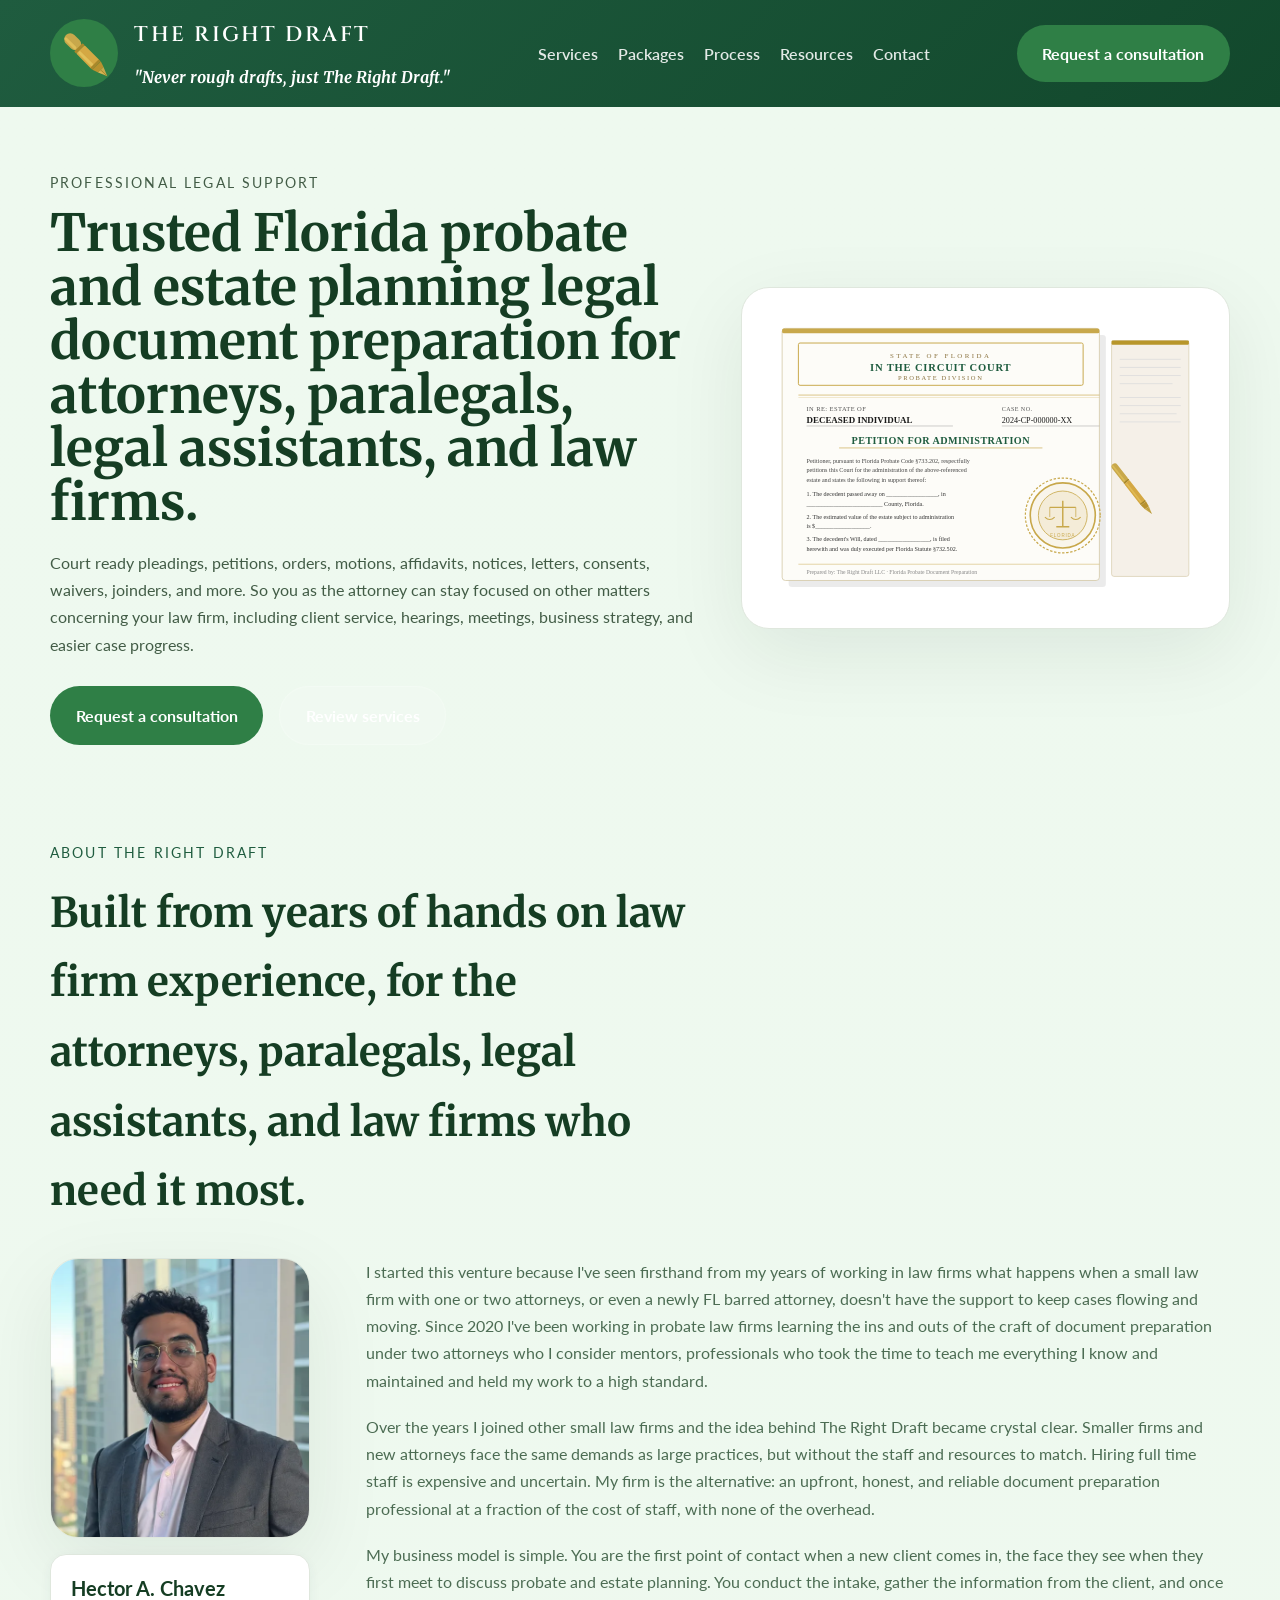
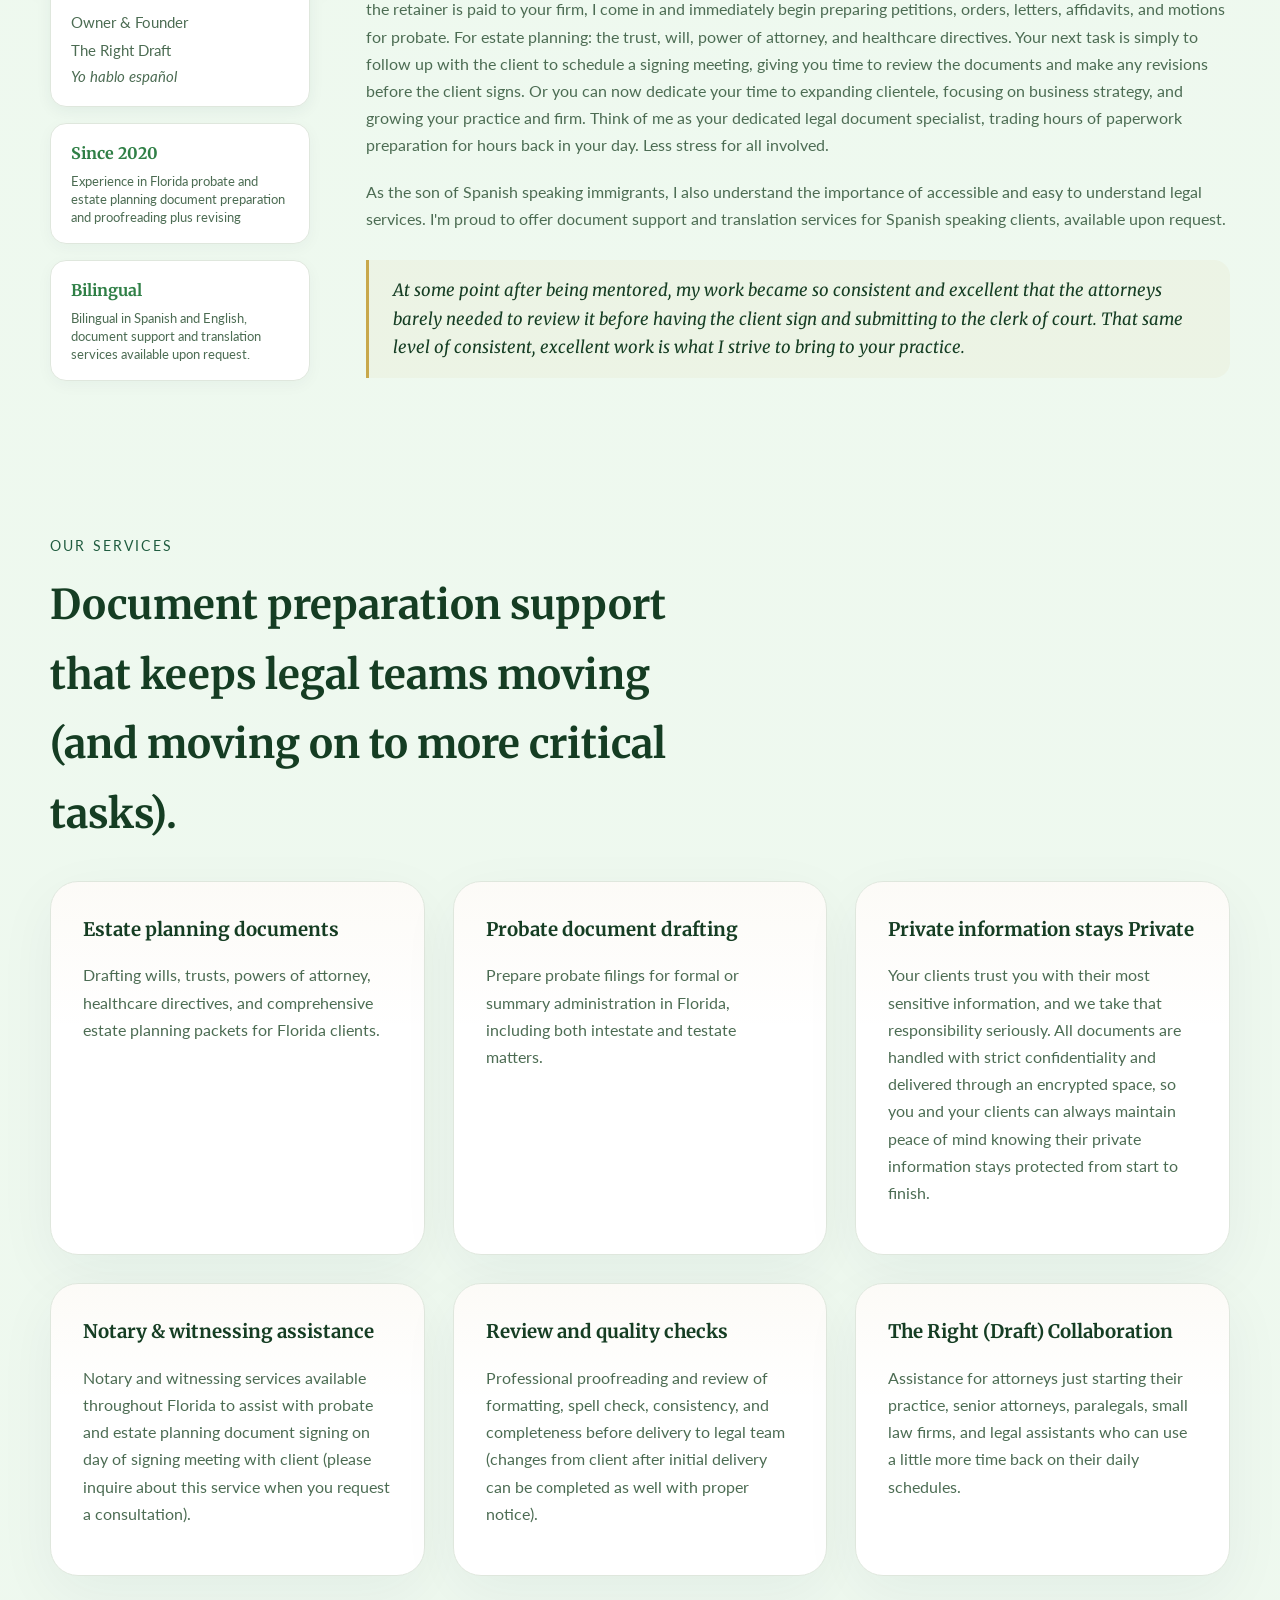
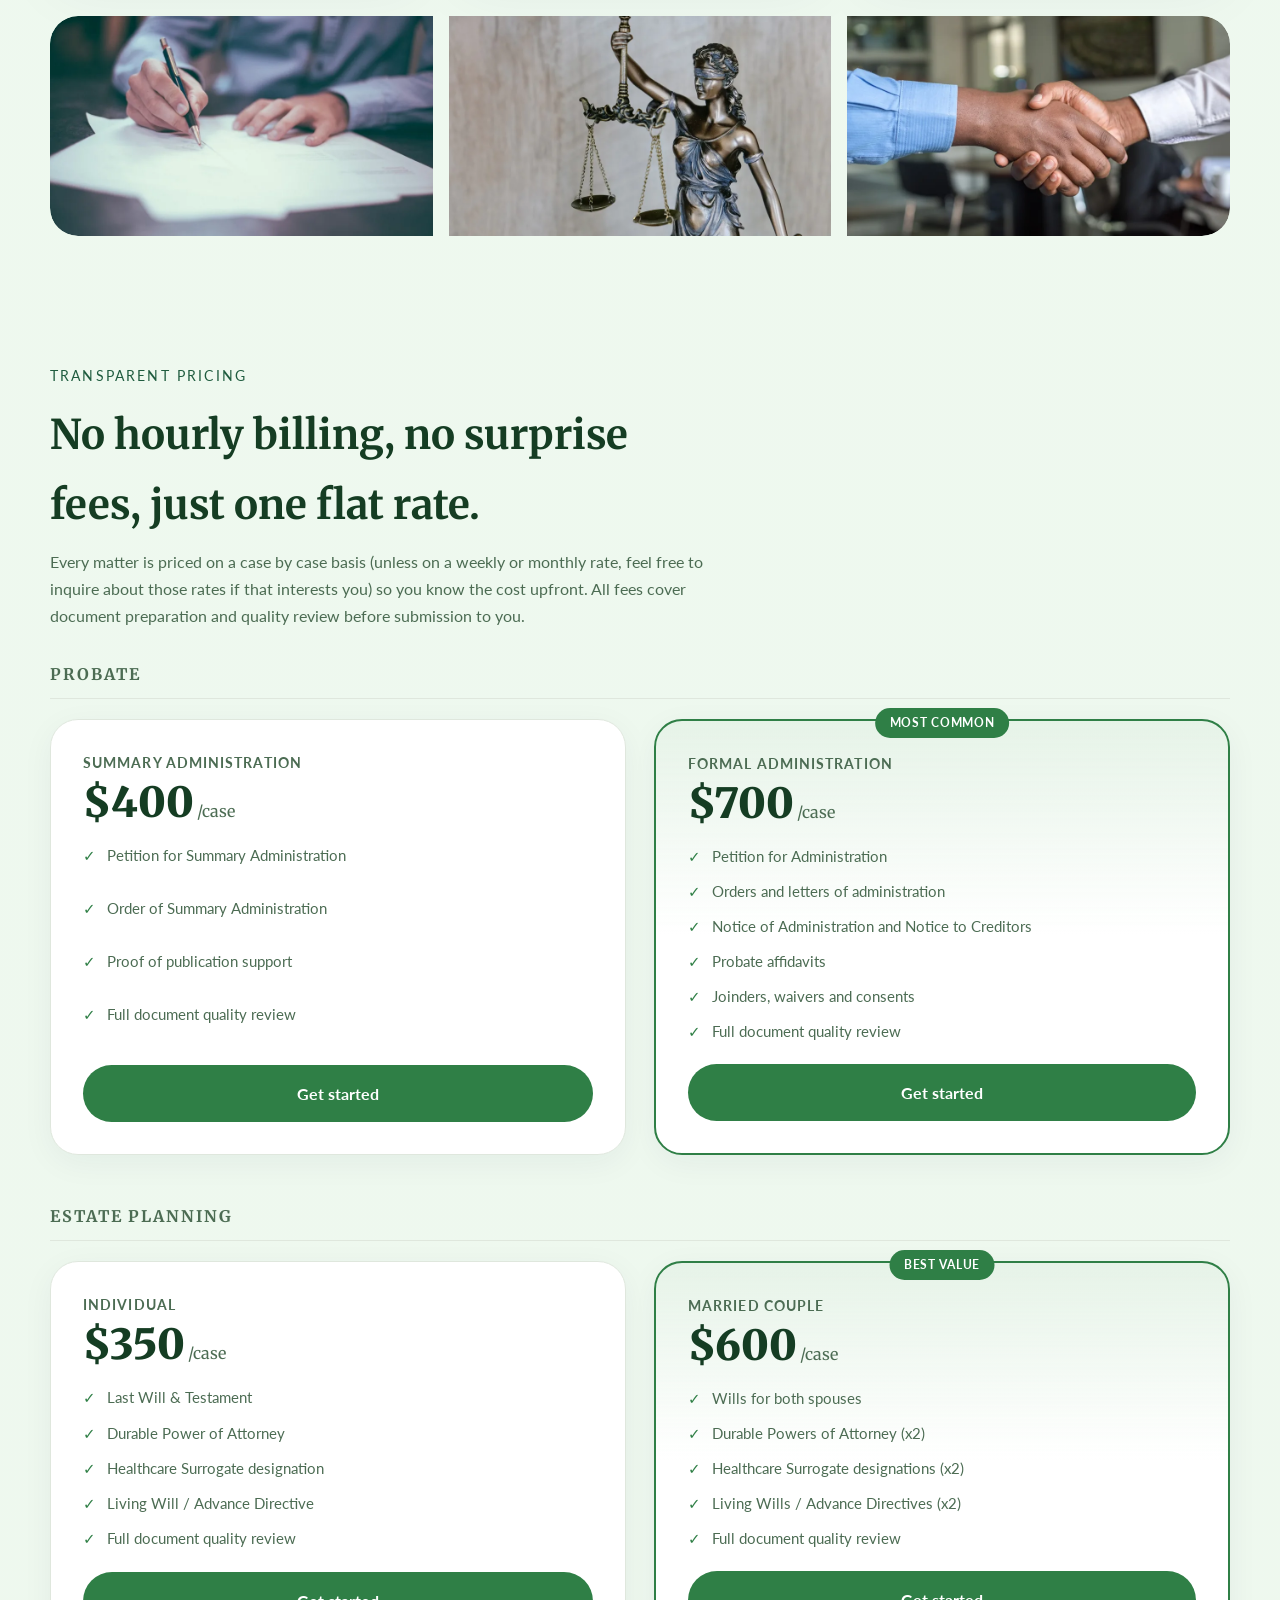
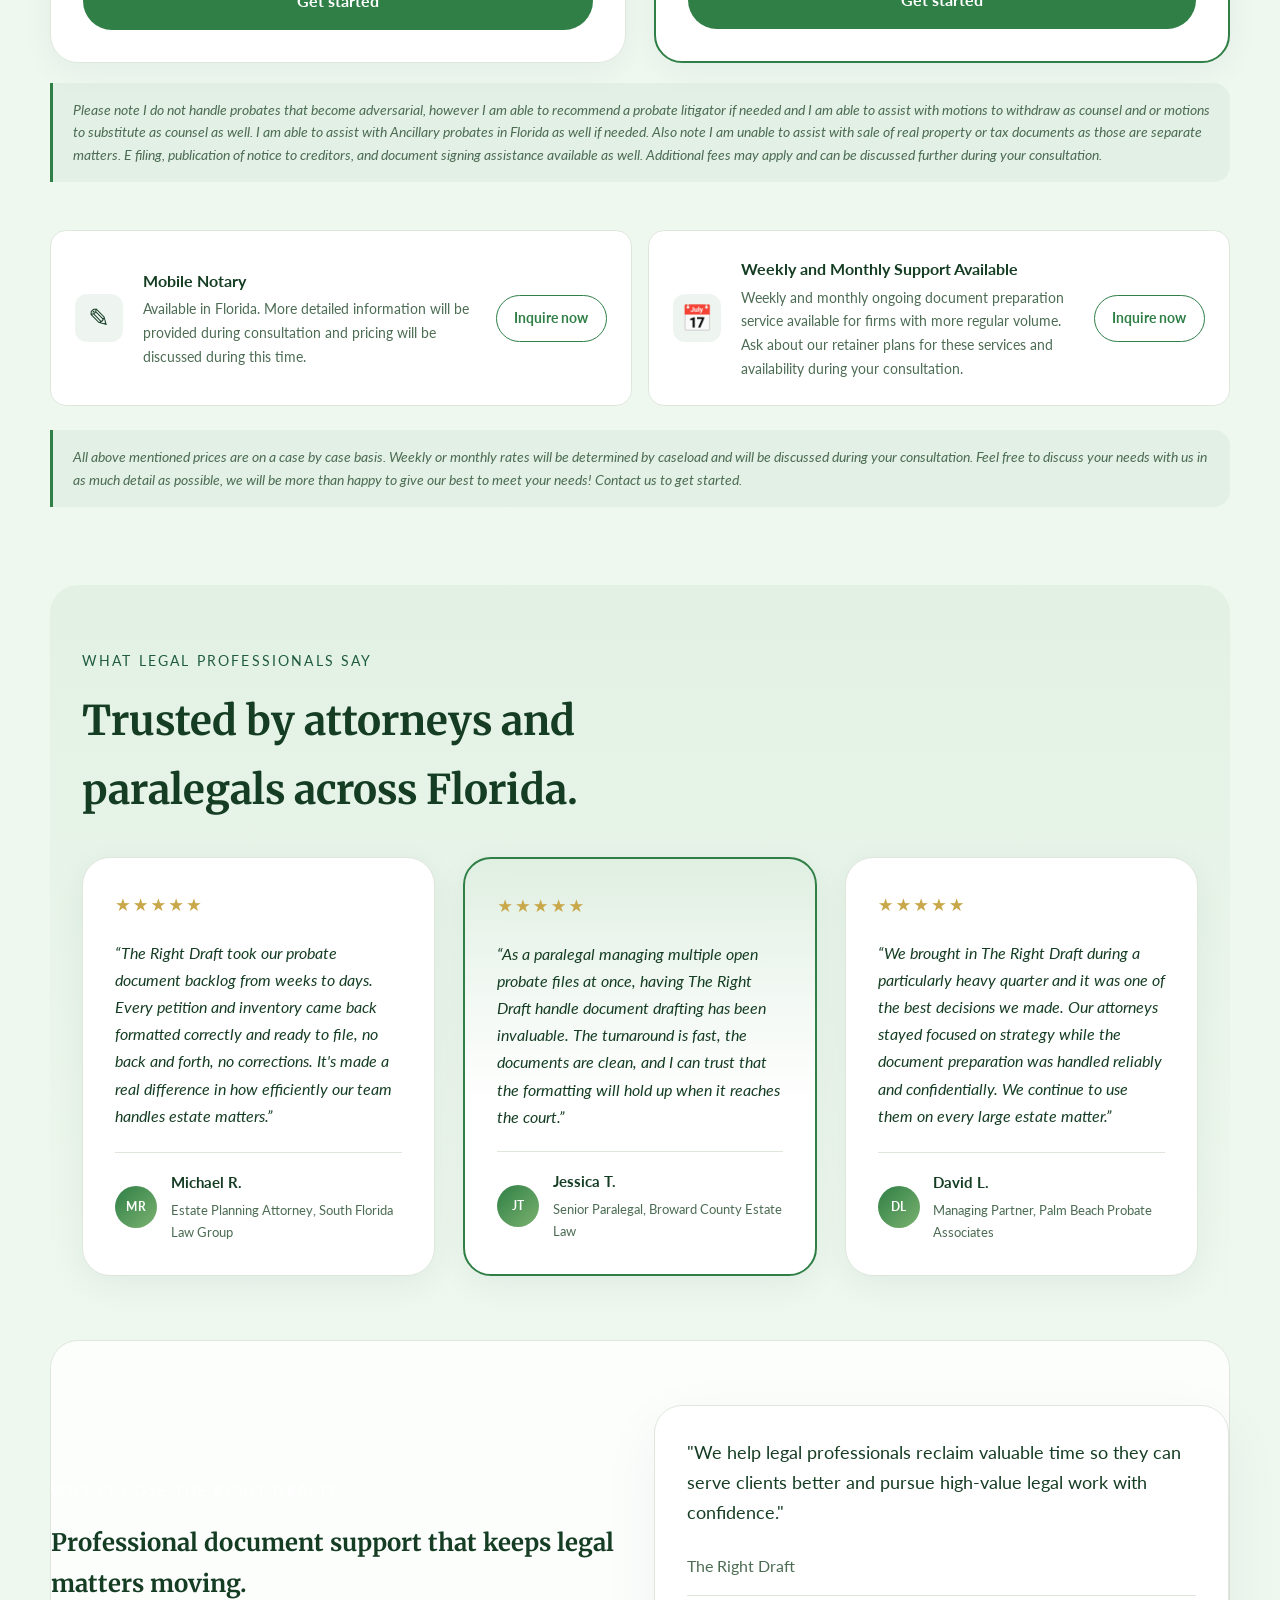
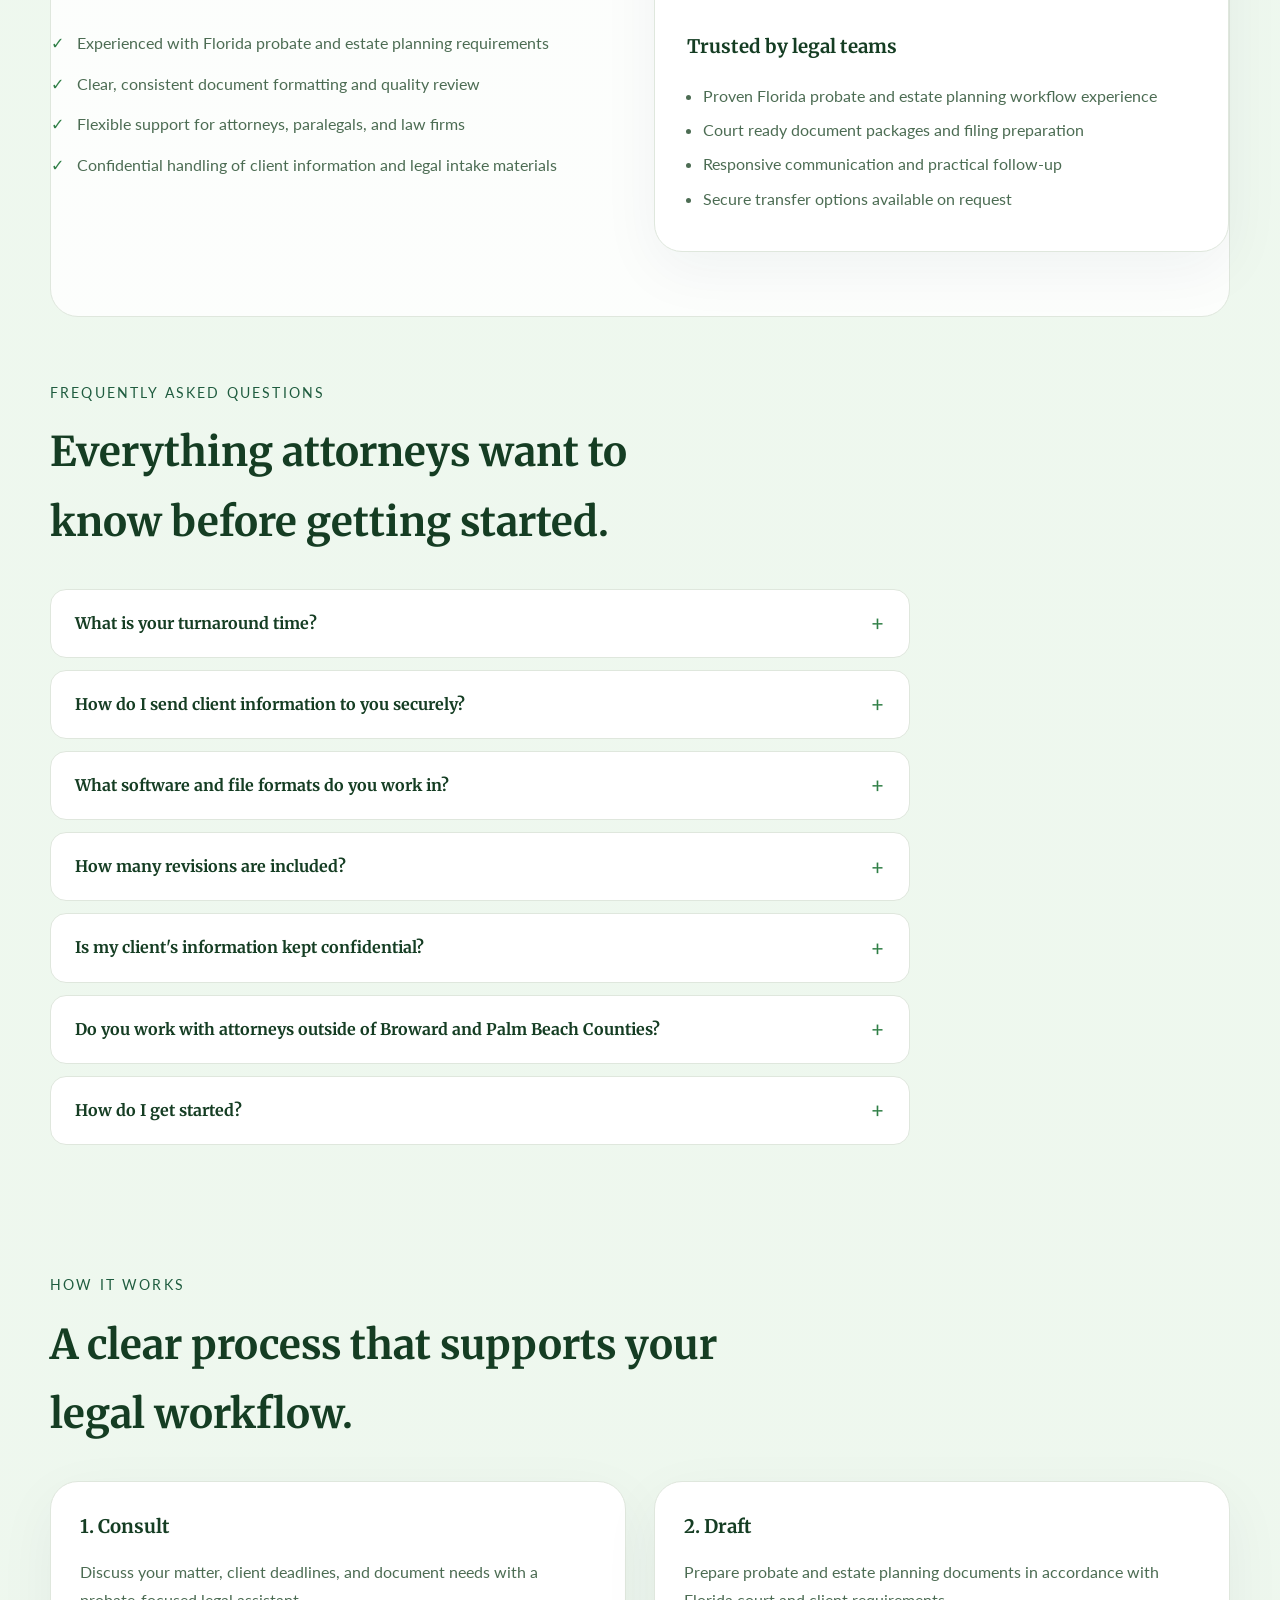
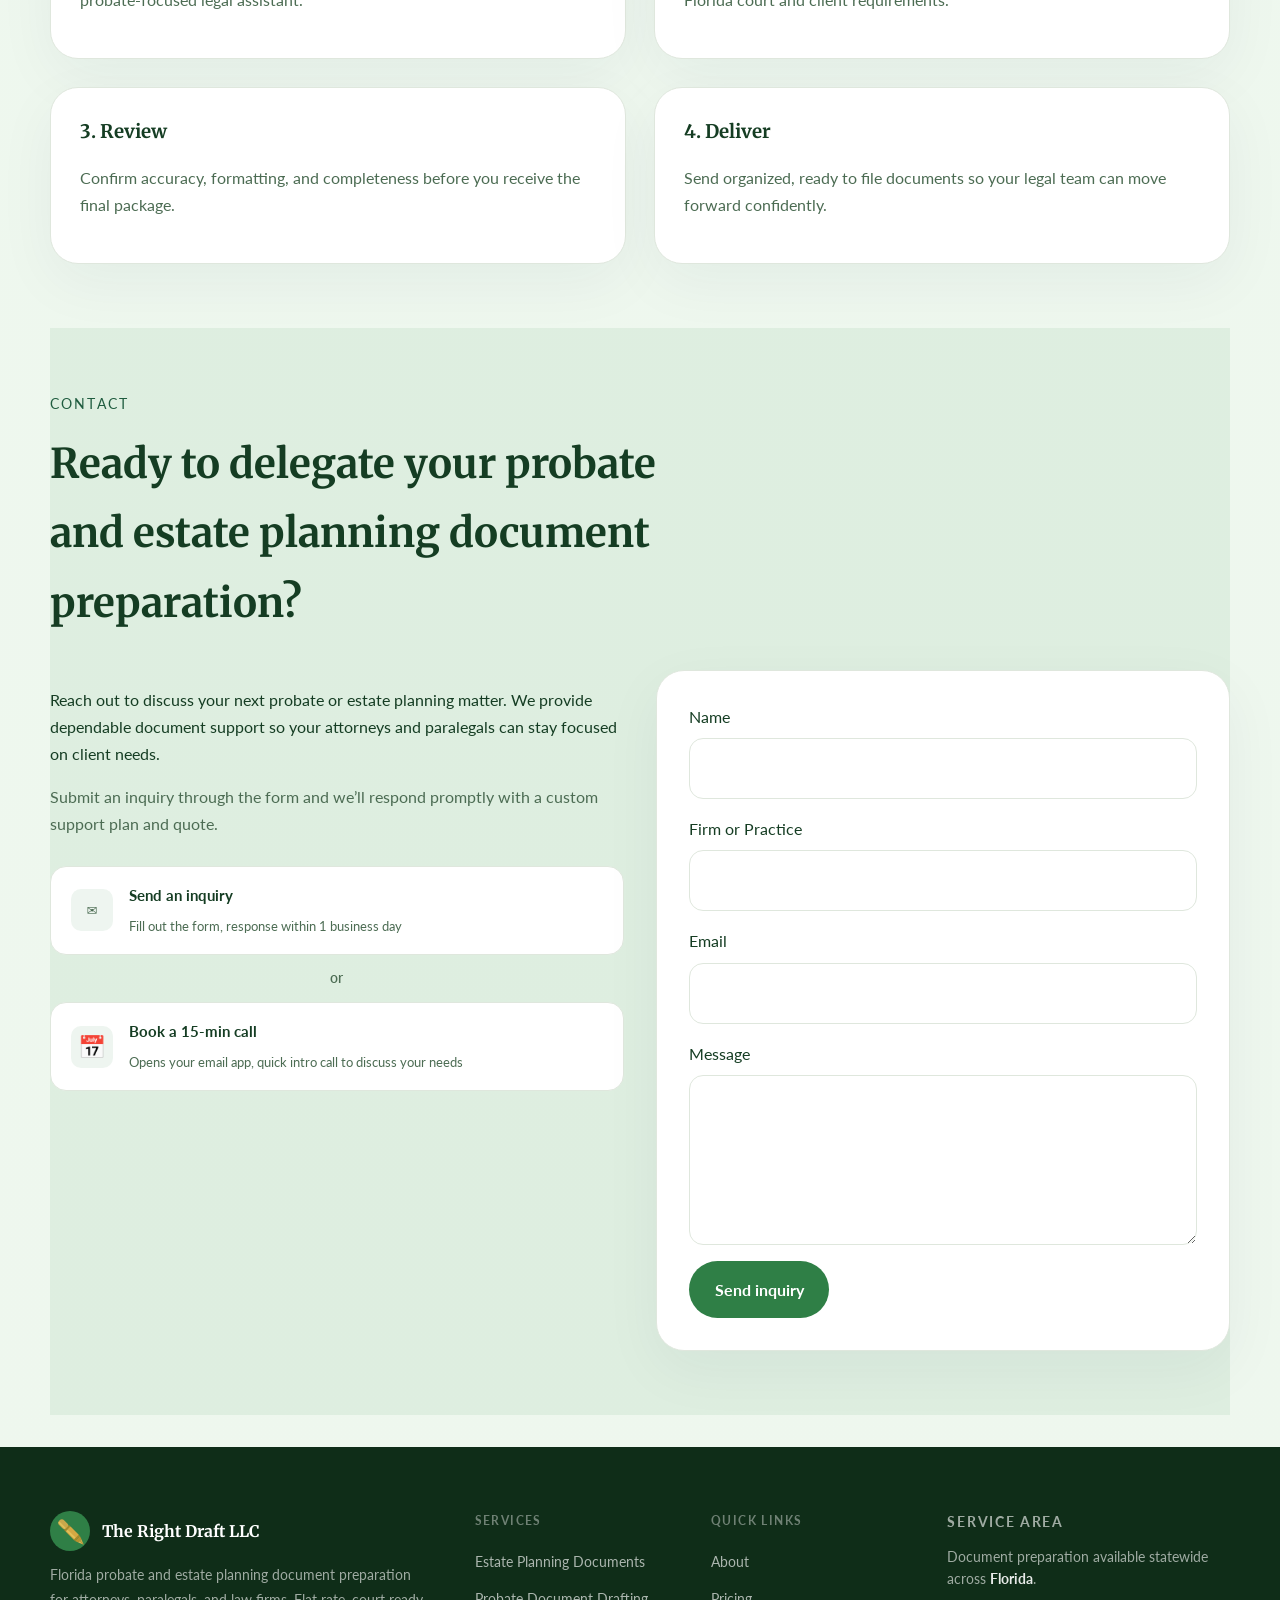
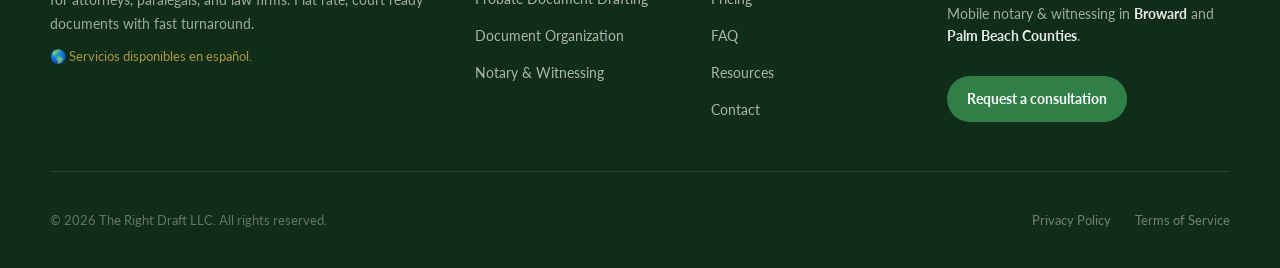
==== index.html @ e4865ade "Move credential boxes below name card in founder photo column" ====
<!DOCTYPE html>
<html lang="en">
<head>
  <meta charset="UTF-8" />
  <meta name="viewport" content="width=device-width, initial-scale=1.0" />
  <title>The Right Draft LLC | Florida Probate & Estate Planning Legal Document Preparation</title>
  <meta name="description" content="Florida probate and estate planning legal document preparation for attorneys and law firms. Court-ready documents for summary administration, formal administration, wills, and trusts. Flat-rate pricing. Broward &amp; Palm Beach County." />
  <meta name="keywords" content="Florida probate document preparation, estate planning document preparation, probate attorney support Florida, summary administration documents, formal administration documents, will preparation Florida, trust document preparation, legal document drafting Broward County, paralegal support Palm Beach County, mobile notary Fort Lauderdale, bilingual legal services Florida, court-ready probate documents" />
  <meta name="theme-color" content="#2f7f46" />
  <meta name="robots" content="index, follow" />
  <link rel="canonical" href="https://therightdraftllc.com/" />
  <link rel="sitemap" type="application/xml" href="/sitemap.xml" />
  <link rel="icon" type="image/svg+xml" href="favicon.svg" />
  <meta property="og:title" content="The Right Draft LLC | Florida Probate & Estate Planning Legal Document Preparation" />
  <meta property="og:description" content="Florida probate and estate planning legal document preparation for attorneys and law firms. Court-ready documents, flat-rate pricing, fast turnaround. Serving Broward &amp; Palm Beach County." />
  <meta property="og:type" content="website" />
  <meta property="og:url" content="https://therightdraftllc.com/" />
  <meta property="og:image" content="https://therightdraftllc.com/og-image.png" />
  <meta property="og:image:type" content="image/png" />
  <meta property="og:image:width" content="1200" />
  <meta property="og:image:height" content="630" />
  <meta name="twitter:card" content="summary_large_image" />
  <meta name="twitter:title" content="The Right Draft LLC | Florida Probate & Estate Planning Legal Document Preparation" />
  <meta name="twitter:description" content="Florida probate and estate planning legal document preparation for attorneys and law firms. Court-ready documents, flat-rate pricing, fast turnaround." />
  <meta name="twitter:image" content="https://therightdraftllc.com/og-image.png" />
  <link href="https://fonts.googleapis.com/css2?family=Cinzel:wght@400;600;700&family=Lato:wght@400;700;900&family=Merriweather:wght@400;700;900&display=swap" rel="stylesheet">
  <link rel="stylesheet" href="styles.css" />
  <!-- Google Analytics GA4 -->
  <script async src="https://www.googletagmanager.com/gtag/js?id=G-16GF5QHJJG"></script>
  <script>
    window.dataLayer = window.dataLayer || [];
    function gtag(){dataLayer.push(arguments);}
    gtag('js', new Date());
    gtag('config', 'G-16GF5QHJJG');
  </script>
  <script defer data-domain="therightdraftllc.com" src="https://plausible.io/js/script.js"></script>

  <!-- Schema.org structured data: LocalBusiness + LegalService -->
  <script type="application/ld+json">
  {
    "@context": "https://schema.org",
    "@type": ["LegalService", "LocalBusiness"],
    "name": "The Right Draft LLC",
    "description": "Professional probate and estate planning document preparation for attorneys, paralegals, and law firms across Florida. Flat rate, court ready documents with fast turnaround.",
    "url": "https://therightdraftllc.com",
    "logo": "https://therightdraftllc.com/images/logo.svg",
    "image": "https://therightdraftllc.com/og-image.png",
    "founder": {
      "@type": "Person",
      "name": "Hector A. Chavez"
    },
    "address": {
      "@type": "PostalAddress",
      "addressRegion": "FL",
      "addressCountry": "US"
    },
    "areaServed": [
      {
        "@type": "State",
        "name": "Florida"
      },
      {
        "@type": "County",
        "name": "Broward County"
      },
      {
        "@type": "County",
        "name": "Palm Beach County"
      }
    ],
    "serviceType": [
      "Probate Document Preparation",
      "Estate Planning Document Preparation",
      "Summary Administration Documents",
      "Formal Administration Documents",
      "Will Drafting",
      "Trust Drafting",
      "Power of Attorney Preparation",
      "Healthcare Directive Preparation",
      "Mobile Notary Services",
      "Document Witnessing"
    ],
    "knowsLanguage": ["en", "es"],
    "priceRange": "$300 - $900 per case",
    "currenciesAccepted": "USD",
    "paymentAccepted": "Invoice",
    "sameAs": [],
    "contactPoint": {
      "@type": "ContactPoint",
      "contactType": "customer service",
      "url": "https://therightdraftllc.com/#contact",
      "availableLanguage": ["English", "Spanish"]
    },
    "hasOfferCatalog": {
      "@type": "OfferCatalog",
      "name": "Document Preparation Services",
      "itemListElement": [
        {
          "@type": "Offer",
          "itemOffered": {
            "@type": "Service",
            "name": "Summary Administration Document Preparation",
            "description": "Full document package for Florida probate summary administration matters."
          },
          "price": "350",
          "priceCurrency": "USD"
        },
        {
          "@type": "Offer",
          "itemOffered": {
            "@type": "Service",
            "name": "Formal Administration Document Preparation",
            "description": "Full document package for Florida formal probate administration matters."
          },
          "price": "600",
          "priceCurrency": "USD"
        },
        {
          "@type": "Offer",
          "itemOffered": {
            "@type": "Service",
            "name": "Complex Formal Administration Document Preparation",
            "description": "Expanded document package for complex Florida formal probate administration matters."
          },
          "price": "900",
          "priceCurrency": "USD"
        },
        {
          "@type": "Offer",
          "itemOffered": {
            "@type": "Service",
            "name": "Individual Estate Planning Package",
            "description": "Will, Power of Attorney, Healthcare Surrogate, and Living Will for a single individual."
          },
          "price": "300",
          "priceCurrency": "USD"
        },
        {
          "@type": "Offer",
          "itemOffered": {
            "@type": "Service",
            "name": "Married Couple Estate Planning Package",
            "description": "Complete estate planning document set for married couples, including wills and directives for both spouses."
          },
          "price": "550",
          "priceCurrency": "USD"
        }
      ]
    }
  }
  </script>
</head>
<body>
  <header class="site-header">
    <div class="container header-inner">
      <div class="brand">
        <a href="/"><img src="images/logo.svg" alt="The Right Draft LLC" class="logo-mark" width="68" height="68" /></a>
        <div>
          <p class="eyebrow brand-name">The Right Draft</p>
          <h1>"Never rough drafts, just The Right Draft."</h1>
        </div>
      </div>
      <nav class="site-nav" id="site-nav" aria-label="Primary navigation">
        <a href="#services">Services</a>
        <a href="#packages">Packages</a>
        <a href="#process">Process</a>
        <a href="/blog">Resources</a>
        <a href="#contact">Contact</a>
        <a href="#contact" class="button button-primary nav-cta-mobile">Request a consultation</a>
      </nav>
      <div class="header-right">
        <a href="#contact" class="button button-primary header-cta">Request a consultation</a>
        <button class="hamburger" id="hamburger" aria-label="Toggle navigation" aria-expanded="false" aria-controls="site-nav">
          <span></span>
          <span></span>
          <span></span>
        </button>
      </div>
    </div>
  </header>

  <main>
    <section class="hero container">
      <div class="hero-copy">
        <p class="eyebrow">Professional Legal Support</p>
        <h2>Trusted Florida probate and estate planning legal document preparation for attorneys, paralegals, legal assistants, and law firms.</h2>
        <p>Court ready pleadings, petitions, orders, motions, affidavits, notices, letters, consents, waivers, joinders, and more. So you as the attorney can stay focused on other matters concerning your law firm, including client service, hearings, meetings, business strategy, and easier case progress.</p>
        <div class="hero-actions">
          <a href="#contact" class="button button-primary">Request a consultation</a>
          <a href="#services" class="button button-secondary">Review services</a>
        </div>
      </div>
      <div class="hero-image">
        <div class="hero-panel">
          <img src="images/probate-document.svg" alt="Florida probate petition document with scales of justice seal" loading="eager" style="border-radius:12px;" />
        </div>
      </div>
    </section>

    <section class="section container" id="about">
      <div class="section-heading">
        <p class="eyebrow">About The Right Draft</p>
        <h2>Built from years of hands on law firm experience, for the attorneys, paralegals, legal assistants, and law firms who need it most.</h2>
      </div>
      <div class="founder-layout">

        <div class="founder-photo-wrap">
          <picture>
            <source srcset="images/hector-chavez.webp" type="image/webp" />
            <img src="images/hector-chavez.png" alt="Hector A. Chavez, Owner & Founder of The Right Draft LLC" class="founder-photo" width="600" height="600" />
          </picture>
          <div class="founder-name-card">
            <strong>Hector A. Chavez</strong>
            <span>Owner &amp; Founder<br>The Right Draft</span>
            <span class="espanol">Yo hablo español</span>
          </div>
          <div class="founder-credentials">
            <div class="credential">
              <span class="credential-value">Since 2020</span>
              <span class="credential-label">Experience in Florida probate and estate planning document preparation and proofreading plus revising</span>
            </div>
            <div class="credential">
              <span class="credential-value">Bilingual</span>
              <span class="credential-label">Bilingual in Spanish and English, document support and translation services available upon request.</span>
            </div>
          </div>
        </div>

        <div class="founder-bio">
          <p>I started this venture because I've seen firsthand from my years of working in law firms what happens when a small law firm with one or two attorneys, or even a newly FL barred attorney, doesn't have the support to keep cases flowing and moving. Since 2020 I've been working in probate law firms learning the ins and outs of the craft of document preparation under two attorneys who I consider mentors, professionals who took the time to teach me everything I know and maintained and held my work to a high standard.</p>

          <p>Over the years I joined other small law firms and the idea behind The Right Draft became crystal clear. Smaller firms and new attorneys face the same demands as large practices, but without the staff and resources to match. Hiring full time staff is expensive and uncertain. My firm is the alternative: an upfront, honest, and reliable document preparation professional at a fraction of the cost of staff, with none of the overhead.</p>

          <p>My business model is simple. You are the first point of contact when a new client comes in, the face they see when they first meet to discuss probate and estate planning. You conduct the intake, gather the information from the client, and once the retainer is paid to your firm, I come in and immediately begin preparing petitions, orders, letters, affidavits, and motions for probate. For estate planning: the trust, will, power of attorney, and healthcare directives. Your next task is simply to follow up with the client to schedule a signing meeting, giving you time to review the documents and make any revisions before the client signs. Or you can now dedicate your time to expanding clientele, focusing on business strategy, and growing your practice and firm. Think of me as your dedicated legal document specialist, trading hours of paperwork preparation for hours back in your day. Less stress for all involved.</p>

          <p>As the son of Spanish speaking immigrants, I also understand the importance of accessible and easy to understand legal services. I'm proud to offer document support and translation services for Spanish speaking clients, available upon request.</p>

          <blockquote class="founder-quote">
            <p>At some point after being mentored, my work became so consistent and excellent that the attorneys barely needed to review it before having the client sign and submitting to the clerk of court. That same level of consistent, excellent work is what I strive to bring to your practice.</p>
          </blockquote>

        </div>

      </div>
    </section>

    <section class="section container" id="services">
      <div class="section-heading">
        <p class="eyebrow">Our services</p>
        <h2>Document preparation support that keeps legal teams moving (and moving on to more critical tasks).</h2>
      </div>
      <div class="grid three-column service-grid">
        <article class="service-card">
          <h3>Estate planning documents</h3>
          <p>Drafting wills, trusts, powers of attorney, healthcare directives, and comprehensive estate planning packets for Florida clients.</p>
        </article>
        <article class="service-card">
          <h3>Probate document drafting</h3>
          <p>Prepare probate filings for formal or summary administration in Florida, including both intestate and testate matters.</p>
        </article>
        <article class="service-card">
          <h3>Private information stays Private</h3>
          <p>Your clients trust you with their most sensitive information, and we take that responsibility seriously. All documents are handled with strict confidentiality and delivered through an encrypted space, so you and your clients can always maintain peace of mind knowing their private information stays protected from start to finish.</p>
        </article>
        <article class="service-card">
          <h3>Notary &amp; witnessing assistance</h3>
          <p>Notary and witnessing services available throughout Florida to assist with probate and estate planning document signing on day of signing meeting with client (please inquire about this service when you request a consultation).</p>
        </article>
        <article class="service-card">
          <h3>Review and quality checks</h3>
          <p>Professional proofreading and review of formatting, spell check, consistency, and completeness before delivery to legal team (changes from client after initial delivery can be completed as well with proper notice).</p>
        </article>
        <article class="service-card">
          <h3>The Right (Draft) Collaboration</h3>
          <p>Assistance for attorneys just starting their practice, senior attorneys, paralegals, small law firms, and legal assistants who can use a little more time back on their daily schedules.</p>
        </article>
      </div>

      <!-- Services photo banner -->
      <div class="section-photo-banner">
        <picture>
          <source srcset="images/document-review.webp" type="image/webp" />
          <img src="images/document-review.jpg" alt="Attorney reviewing estate planning documents at a desk" loading="lazy" />
        </picture>
        <picture>
          <source srcset="images/legal-desk.webp" type="image/webp" />
          <img src="images/legal-desk.jpg" alt="Organized legal documents and files on a professional desk" loading="lazy" />
        </picture>
        <picture>
          <source srcset="images/office-work.webp" type="image/webp" />
          <img src="images/office-work.jpg" alt="Legal professional working at a desk with documents" loading="lazy" />
        </picture>
      </div>

    </section>

    <section class="section container packages" id="packages">
      <div class="section-heading">
        <p class="eyebrow">Transparent pricing</p>
        <h2>No hourly billing, no surprise fees, just one flat rate.</h2>
        <p class="section-subhead">Every matter is priced on a case by case basis (unless on a weekly or monthly rate, feel free to inquire about those rates if that interests you) so you know the cost upfront. All fees cover document preparation and quality review before submission to you.</p>
      </div>

      <!-- Probate -->
      <div class="pricing-group">
        <h3 class="pricing-group-label">Probate</h3>
        <div class="grid two-column pricing-grid">
          <article class="pricing-card">
            <div class="pricing-header">
              <span class="pricing-type">Summary Administration</span>
              <div class="pricing-amount">$400<span>/case</span></div>
            </div>
            <ul class="pricing-features">
              <li>Petition for Summary Administration</li>
              <li>Order of Summary Administration</li>
              <li>Proof of publication support</li>
              <li>Full document quality review</li>
            </ul>
            <a href="#contact" class="button button-primary pricing-cta">Get started</a>
          </article>

          <article class="pricing-card pricing-card--featured">
            <div class="pricing-badge">Most common</div>
            <div class="pricing-header">
              <span class="pricing-type">Formal Administration</span>
              <div class="pricing-amount">$700<span>/case</span></div>
            </div>
            <ul class="pricing-features">
              <li>Petition for Administration</li>
              <li>Orders and letters of administration</li>
              <li>Notice of Administration and Notice to Creditors</li>
              <li>Probate affidavits</li>
              <li>Joinders, waivers and consents</li>
              <li>Full document quality review</li>
            </ul>
            <a href="#contact" class="button button-primary pricing-cta">Get started</a>
          </article>
        </div>

      </div>

      <!-- Estate Planning -->
      <div class="pricing-group">
        <h3 class="pricing-group-label">Estate Planning</h3>
        <div class="grid two-column pricing-grid">
          <article class="pricing-card">
            <div class="pricing-header">
              <span class="pricing-type">Individual</span>
              <div class="pricing-amount">$350<span>/case</span></div>
            </div>
            <ul class="pricing-features">
              <li>Last Will &amp; Testament</li>
              <li>Durable Power of Attorney</li>
              <li>Healthcare Surrogate designation</li>
              <li>Living Will / Advance Directive</li>
              <li>Full document quality review</li>
            </ul>
            <a href="#contact" class="button button-primary pricing-cta">Get started</a>
          </article>

          <article class="pricing-card pricing-card--featured">
            <div class="pricing-badge">Best value</div>
            <div class="pricing-header">
              <span class="pricing-type">Married Couple</span>
              <div class="pricing-amount">$600<span>/case</span></div>
            </div>
            <ul class="pricing-features">
              <li>Wills for both spouses</li>
              <li>Durable Powers of Attorney (x2)</li>
              <li>Healthcare Surrogate designations (x2)</li>
              <li>Living Wills / Advance Directives (x2)</li>
              <li>Full document quality review</li>
            </ul>
            <a href="#contact" class="button button-primary pricing-cta">Get started</a>
          </article>
        </div>

        <p class="pricing-note"><em>Please note I do not handle probates that become adversarial, however I am able to recommend a probate litigator if needed and I am able to assist with motions to withdraw as counsel and or motions to substitute as counsel as well. I am able to assist with Ancillary probates in Florida as well if needed. Also note I am unable to assist with sale of real property or tax documents as those are separate matters. E filing, publication of notice to creditors, and document signing assistance available as well. Additional fees may apply and can be discussed further during your consultation.</em></p>
      </div>

      <!-- Add-ons -->
      <div class="pricing-addons">
        <div class="addon-card">
          <div class="addon-icon">&#9998;</div>
          <div>
            <strong>Mobile Notary</strong>
            <p>Available in Florida. More detailed information will be provided during consultation and pricing will be discussed during this time.</p>
          </div>
          <a href="#contact" class="button button-secondary addon-btn">Inquire now</a>
        </div>
        <div class="addon-card">
          <div class="addon-icon">&#128197;</div>
          <div>
            <strong>Weekly and Monthly Support Available</strong>
            <p>Weekly and monthly ongoing document preparation service available for firms with more regular volume. Ask about our retainer plans for these services and availability during your consultation.</p>
          </div>
          <a href="#contact" class="button button-secondary addon-btn">Inquire now</a>
        </div>
      </div>

      <p class="pricing-note"><em>All above mentioned prices are on a case by case basis. Weekly or monthly rates will be determined by caseload and will be discussed during your consultation. Feel free to discuss your needs with us in as much detail as possible, we will be more than happy to give our best to meet your needs! <a href="#contact">Contact us</a> to get started.</em></p>
    </section>

    <!-- ═══ TESTIMONIALS ═══ -->
    <section class="section container testimonials-section" id="testimonials">
      <div class="section-heading">
        <p class="eyebrow">What legal professionals say</p>
        <h2>Trusted by attorneys and paralegals across Florida.</h2>
      </div>
      <div class="grid three-column testimonials-grid">

        <article class="testimonial-card">
          <div class="testimonial-stars" aria-label="5 out of 5 stars">★★★★★</div>
          <blockquote>
            <p>The Right Draft took our probate document backlog from weeks to days. Every petition and inventory came back formatted correctly and ready to file, no back and forth, no corrections. It's made a real difference in how efficiently our team handles estate matters.</p>
          </blockquote>
          <footer class="testimonial-author">
            <div class="testimonial-avatar" aria-hidden="true">MR</div>
            <div>
              <!-- ⚠️ PLACEHOLDER — replace with real client name, title, and firm -->
              <strong>Michael R.</strong>
              <span>Estate Planning Attorney, South Florida Law Group</span>
            </div>
          </footer>
        </article>

        <article class="testimonial-card testimonial-card--featured">
          <div class="testimonial-stars" aria-label="5 out of 5 stars">★★★★★</div>
          <blockquote>
            <p>As a paralegal managing multiple open probate files at once, having The Right Draft handle document drafting has been invaluable. The turnaround is fast, the documents are clean, and I can trust that the formatting will hold up when it reaches the court.</p>
          </blockquote>
          <footer class="testimonial-author">
            <div class="testimonial-avatar" aria-hidden="true">JT</div>
            <div>
              <!-- ⚠️ PLACEHOLDER — replace with real client name, title, and firm -->
              <strong>Jessica T.</strong>
              <span>Senior Paralegal, Broward County Estate Law</span>
            </div>
          </footer>
        </article>

        <article class="testimonial-card">
          <div class="testimonial-stars" aria-label="5 out of 5 stars">★★★★★</div>
          <blockquote>
            <p>We brought in The Right Draft during a particularly heavy quarter and it was one of the best decisions we made. Our attorneys stayed focused on strategy while the document preparation was handled reliably and confidentially. We continue to use them on every large estate matter.</p>
          </blockquote>
          <footer class="testimonial-author">
            <div class="testimonial-avatar" aria-hidden="true">DL</div>
            <div>
              <!-- ⚠️ PLACEHOLDER — replace with real client name, title, and firm -->
              <strong>David L.</strong>
              <span>Managing Partner, Palm Beach Probate Associates</span>
            </div>
          </footer>
        </article>

      </div>
    </section>

    <section class="section container highlight-section">
      <div class="grid two-column align-center">
        <div>
          <p class="eyebrow">Why choose The Right Draft?</p>
          <h2>Professional document support that keeps legal matters moving.</h2>
          <ul class="checklist">
            <li>Experienced with Florida probate and estate planning requirements</li>
            <li>Clear, consistent document formatting and quality review</li>
            <li>Flexible support for attorneys, paralegals, and law firms</li>
            <li>Confidential handling of client information and legal intake materials</li>
          </ul>
        </div>
        <div class="quote-card">
          <p>"We help legal professionals reclaim valuable time so they can serve clients better and pursue high-value legal work with confidence."</p>
          <span>The Right Draft</span>
          <div class="trust-list">
            <h3>Trusted by legal teams</h3>
            <ul>
              <li>Proven Florida probate and estate planning workflow experience</li>
              <li>Court ready document packages and filing preparation</li>
              <li>Responsive communication and practical follow-up</li>
              <li>Secure transfer options available on request</li>
            </ul>
          </div>
        </div>
      </div>
    </section>

    <!-- ═══ FAQ ═══ -->
    <section class="section container" id="faq">
      <div class="section-heading">
        <p class="eyebrow">Frequently asked questions</p>
        <h2>Everything attorneys want to know before getting started.</h2>
      </div>
      <div class="faq-list">

        <details class="faq-item">
          <summary class="faq-question">What is your turnaround time?</summary>
          <div class="faq-answer">
            <p>Standard turnaround is <strong>2 to 3 business days</strong> for most documents. Complex formal administration matters with multiple filings may require 4 to 5 business days. If you have a court deadline or urgent need, mention it when you reach out, I will do my best to accommodate priority requests. Clear communication about timelines is a core part of how I work.</p>
          </div>
        </details>

        <details class="faq-item">
          <summary class="faq-question">How do I send client information to you securely?</summary>
          <div class="faq-answer">
            <p>I accept intake documents and client information via secure file transfer methods including encrypted email, shared drives (Google Drive, Dropbox, OneDrive), or any secure portal your firm already uses. I do not retain client files beyond the scope of each engagement. If your firm has a specific transfer protocol, I am happy to work within it. Secure handling of confidential information is a non negotiable standard for every matter I work on.</p>
          </div>
        </details>

        <details class="faq-item">
          <summary class="faq-question">What software and file formats do you work in?</summary>
          <div class="faq-answer">
            <p>I work in <strong>Microsoft Word (.docx)</strong> for all drafted documents, which makes it easy for your team to review, edit, and finalize before filing or execution. I can also deliver in PDF format upon request. If your firm uses specific templates or style guides, send them over and I will match your formatting exactly.</p>
          </div>
        </details>

        <details class="faq-item">
          <summary class="faq-question">How many revisions are included?</summary>
          <div class="faq-answer">
            <p>Every engagement includes <strong>up to two rounds of revisions</strong> at no additional charge. My goal is to deliver work that requires minimal changes, my mentors regularly noted that my drafts needed little to no correction before submission. If a matter becomes significantly more complex than originally scoped, I will communicate that before any additional charges apply.</p>
          </div>
        </details>

        <details class="faq-item">
          <summary class="faq-question">Is my client's information kept confidential?</summary>
          <div class="faq-answer">
            <p>Absolutely. All client information shared with The Right Draft is handled with the same confidentiality standard expected of any legal support professional. I do not share, sell, or disclose any client data to third parties. Files are used solely for the purpose of completing your requested documents and are not retained after delivery unless you request otherwise. I am happy to sign a confidentiality or non disclosure agreement if required by your firm.</p>
          </div>
        </details>

        <details class="faq-item">
          <summary class="faq-question">Do you work with attorneys outside of Broward and Palm Beach Counties?</summary>
          <div class="faq-answer">
            <p>Yes, document preparation services are available to attorneys and law firms <strong>anywhere in Florida</strong>. All drafting is completed remotely and delivered electronically, so geography is not a limitation. Mobile notary and in person witnessing services are currently available in <strong>Broward and Palm Beach Counties</strong> only.</p>
          </div>
        </details>

        <details class="faq-item">
          <summary class="faq-question">How do I get started?</summary>
          <div class="faq-answer">
            <p>It's simple. Fill out the <a href="#contact">contact form below</a> with your name, firm, and a brief description of your matter. I will respond within one business day to schedule a quick consultation, confirm the scope, and provide a timeline. From there, you send over the intake materials and I get to work. No retainer or long-term commitment required to start.</p>
          </div>
        </details>

      </div>
    </section>

    <section class="section container" id="process">
      <div class="section-heading">
        <p class="eyebrow">How it works</p>
        <h2>A clear process that supports your legal workflow.</h2>
      </div>
      <div class="grid four-column process-grid">
        <div class="process-card">
          <h3>1. Consult</h3>
          <p>Discuss your matter, client deadlines, and document needs with a probate-focused legal assistant.</p>
        </div>
        <div class="process-card">
          <h3>2. Draft</h3>
          <p>Prepare probate and estate planning documents in accordance with Florida court and client requirements.</p>
        </div>
        <div class="process-card">
          <h3>3. Review</h3>
          <p>Confirm accuracy, formatting, and completeness before you receive the final package.</p>
        </div>
        <div class="process-card">
          <h3>4. Deliver</h3>
          <p>Send organized, ready to file documents so your legal team can move forward confidently.</p>
        </div>
      </div>
    </section>

    <section class="section container contact-panel" id="contact">
      <div class="section-heading">
        <p class="eyebrow">Contact</p>
        <h2>Ready to delegate your probate and estate planning document preparation?</h2>
      </div>
      <div class="grid two-column contact-grid">
        <div>
          <p>Reach out to discuss your next probate or estate planning matter. We provide dependable document support so your attorneys and paralegals can stay focused on client needs.</p>
          <p class="contact-note">Submit an inquiry through the form and we’ll respond promptly with a custom support plan and quote.</p>

          <div class="contact-options">
            <div class="contact-option">
              <span class="contact-option-icon">&#9993;</span>
              <div>
                <strong>Send an inquiry</strong>
                <span>Fill out the form, response within 1 business day</span>
              </div>
            </div>
            <div class="contact-divider">or</div>
            <a href="https://calendly.com/hector-therightdraftllc/15min" target="_blank" rel="noopener noreferrer" class="book-call-btn">
              <span class="contact-option-icon">&#128197;</span>
              <div>
                <strong>Book a 15-min call</strong>
                <span>Opens your email app, quick intro call to discuss your needs</span>
              </div>
            </a>
          </div>
        </div>
        <form class="contact-form" name="contact" method="POST" action="https://api.web3forms.com/submit">
          <input type="hidden" name="access_key" value="c067a10f-06bc-4b3e-b093-604a88e98065" />
          <input type="hidden" name="subject" value="New Inquiry — The Right Draft LLC" />
          <input type="hidden" name="redirect" value="https://therightdraftllc.com/thank-you" />
          <input type="checkbox" name="botcheck" style="display:none;" />
          <label>
            Name
            <input type="text" name="Name" required />
          </label>
          <label>
            Firm or Practice
            <input type="text" name="Firm" required />
          </label>
          <label>
            Email
            <input type="email" name="Email" required />
          </label>
          <label>
            Message
            <textarea name="Message" rows="5" required></textarea>
          </label>
          <button type="submit" class="button button-primary">Send inquiry</button>
        </form>
      </div>
    </section>
  </main>

  <footer class="site-footer">
    <div class="container">
      <div class="footer-grid">

        <div class="footer-brand">
          <div class="footer-logo-row">
            <img src="images/logo.svg" alt="The Right Draft LLC" width="40" height="40" />
            <strong>The Right Draft LLC</strong>
          </div>
          <p>Florida probate and estate planning document preparation for attorneys, paralegals, and law firms. Flat rate, court ready documents with fast turnaround.</p>
          <p class="footer-bilingual">&#127758; Servicios disponibles en espa&ntilde;ol.</p>
        </div>

        <div class="footer-links">
          <p class="footer-col-label">Services</p>
          <ul>
            <li><a href="#services">Estate Planning Documents</a></li>
            <li><a href="#services">Probate Document Drafting</a></li>
            <li><a href="#services">Document Organization</a></li>
            <li><a href="#services">Notary &amp; Witnessing</a></li>
          </ul>
        </div>

        <div class="footer-links">
          <p class="footer-col-label">Quick links</p>
          <ul>
            <li><a href="#about">About</a></li>
            <li><a href="#packages">Pricing</a></li>
            <li><a href="#faq">FAQ</a></li>
            <li><a href="/blog">Resources</a></li>
            <li><a href="#contact">Contact</a></li>
          </ul>
        </div>

        <div class="footer-contact">
          <p class="footer-col-label">Service area</p>
          <p>Document preparation available statewide across <strong>Florida</strong>.</p>
          <p>Mobile notary &amp; witnessing in <strong>Broward</strong> and <strong>Palm Beach Counties</strong>.</p>
          <a href="#contact" class="button button-primary footer-cta">Request a consultation</a>
        </div>

      </div>

      <div class="footer-bottom">
        <p>&copy; 2026 The Right Draft LLC. All rights reserved.</p>
        <div class="footer-legal-links">
          <a href="/privacy">Privacy Policy</a>
          <a href="/terms">Terms of Service</a>
        </div>
      </div>
    </div>
  </footer>
  <script src="scripts.js"></script>
</body>
</html>
---- styles.css ----
:root {
  --bg: #eef7ee;
  --surface: #ffffff;
  --surface-alt: #f7fbf5;
  --text: #153d23;
  --muted: #4c6c53;
  --accent: #2f7f46;
  --accent-strong: #225f36;
  --border: #dfe7dd;
  --shadow: 0 24px 80px rgba(15, 41, 25, 0.08);
  --radius: 28px;
  --radius-sm: 16px;
  --max-width: 1180px;
}

* {
  box-sizing: border-box;
}

body {
  margin: 0;
  font-family: 'Lato', system-ui, -apple-system, BlinkMacSystemFont, "Segoe UI", sans-serif;
  background: linear-gradient(180deg, #eef9ef 0%, #eef7ee 100%);
  color: var(--text);
  line-height: 1.7;
}

/* Headings use a more formal serif for a professional tone */
h1, h2, h3, h4, h5 {
  font-family: 'Merriweather', Georgia, 'Times New Roman', serif;
  font-weight: 700;
}

img {
  max-width: 100%;
  display: block;
}

a {
  color: inherit;
  text-decoration: none;
}

button,
input,
textarea {
  font: inherit;
}

.container {
  width: min(100% - 2rem, var(--max-width));
  margin: 0 auto;
}

.site-header {
  background: linear-gradient(135deg, #1f5c3f 0%, #12482c 100%);
  color: white;
  padding: 1.15rem 0;
  position: sticky;
  top: 0;
  z-index: 20;
}

.header-inner {
  display: flex;
  align-items: center;
  justify-content: space-between;
  gap: 1rem;
}

.brand {
  display: flex;
  align-items: center;
  gap: 1rem;
}

.logo-mark {
  width: 68px;
  height: 68px;
  flex-shrink: 0;
}

.site-nav {
  display: flex;
  gap: 1.25rem;
  align-items: center;
}

.site-nav a {
  color: rgba(255, 255, 255, 0.88);
  font-weight: 600;
}

.site-nav a:hover {
  color: white;
}

.eyebrow {
  margin: 0 0 0.75rem;
  color: #1f5c3f;
  letter-spacing: 0.15em;
  text-transform: uppercase;
  font-size: 0.9rem;
}

/* Eyebrows on dark-background sections stay white */
.site-header .eyebrow,
.highlight-section .eyebrow {
  color: rgba(255, 255, 255, 0.88);
}

/* Header brand name uses a distinct classical font */
.site-header .eyebrow.brand-name {
  font-family: 'Cinzel', 'Trajan Pro', Georgia, serif;
  font-size: 1.3125rem;
  letter-spacing: 0.12em;
  text-transform: uppercase;
  font-weight: 600;
  color: #fff;
}

.site-header h1,
.hero-copy h2,
.section-heading h2,
.quote-card p,
.process-card h3,
.service-card h3 {
  margin: 0;
}

.site-header h1 {
  font-size: 1rem;
  font-style: italic;
  line-height: 1.4;
  max-width: 36rem;
}

.button {
  display: inline-flex;
  align-items: center;
  justify-content: center;
  border: none;
  border-radius: 999px;
  padding: 0.95rem 1.6rem;
  font-weight: 700;
  cursor: pointer;
  transition: transform 0.2s ease, background-color 0.2s ease, color 0.2s ease;
}

.button:hover {
  transform: translateY(-1px);
}

.button-primary {
  background: var(--accent);
  color: white;
}

.button-primary:hover {
  background: var(--accent-strong);
}

.button-secondary {
  background: rgba(255, 255, 255, 0.14);
  color: white;
  border: 1px solid rgba(255, 255, 255, 0.18);
}

.hero {
  display: grid;
  grid-template-columns: 1.2fr 0.9fr;
  gap: 2.5rem;
  align-items: center;
  padding: 4rem 0 2rem;
}

.hero-copy h2 {
  font-size: clamp(2.2rem, 4vw, 3.75rem);
  line-height: 1.05;
  margin-bottom: 1.2rem;
}

.hero-copy p {
  color: #425c46;
  max-width: 44rem;
}

.hero-actions {
  display: flex;
  flex-wrap: wrap;
  gap: 1rem;
  margin-top: 1.75rem;
}

.hero-image {
  position: relative;
}

.hero-panel {
  background: white;
  border: 1px solid var(--border);
  box-shadow: var(--shadow);
  border-radius: var(--radius);
  padding: 2.2rem;
}

.hero-panel img {
  width: 100%;
  border-radius: 22px;
  display: block;
  object-fit: cover;
}

.hero-caption {
  margin-top: 1rem;
  color: var(--muted);
  font-size: 0.98rem;
  line-height: 1.7;
}

.hero-panel h3 {
  margin-top: 0;
  font-size: 1.3rem;
}

.hero-panel p {
  color: var(--muted);
}

.hero-image {
  position: relative;
}

.hero-panel {
  background: white;
  border: 1px solid var(--border);
  box-shadow: var(--shadow);
  border-radius: var(--radius);
  padding: 2rem;
}

.hero-panel h3 {
  margin-top: 0;
  font-size: 1.3rem;
}

.section {
  padding: 4rem 0;
}

.section-heading {
  max-width: 42rem;
  margin-bottom: 2rem;
}

.section-heading h2 {
  font-size: clamp(2rem, 3.2vw, 2.7rem);
}

.grid {
  display: grid;
  gap: 1.75rem;
}

.two-column {
  grid-template-columns: repeat(2, minmax(0, 1fr));
}

.three-column {
  grid-template-columns: repeat(3, minmax(0, 1fr));
}

.four-column {
  grid-template-columns: repeat(4, minmax(0, 1fr));
}

.service-grid article,
.process-card,
.quote-card,
.stats-card,
.contact-form {
  background: white;
  border: 1px solid var(--border);
  border-radius: var(--radius);
  padding: 2rem;
  box-shadow: 0 18px 60px rgba(19, 47, 76, 0.05);
}

.service-card {
  position: relative;
  overflow: hidden;
}

.service-card::before {
  content: "";
  position: absolute;
  inset: 0;
  background: linear-gradient(180deg, rgba(181, 143, 44, 0.04), transparent 40%);
  pointer-events: none;
}

.service-card h3 {
  margin-bottom: 0.85rem;
  position: relative;
  z-index: 1;
}

.service-card p {
  color: var(--muted);
  position: relative;
  z-index: 1;
}

/* ── Pricing ── */
.section-subhead {
  color: var(--muted);
  margin-top: 0.5rem;
  max-width: 42rem;
}

.pricing-group {
  margin-bottom: 3rem;
}

.pricing-group-label {
  font-size: 1rem;
  text-transform: uppercase;
  letter-spacing: 0.12em;
  color: var(--muted);
  margin: 0 0 1.25rem;
  padding-bottom: 0.6rem;
  border-bottom: 1px solid var(--border);
}

.pricing-grid {
  align-items: stretch;
}

.pricing-note {
  font-size: 0.88rem;
  color: var(--muted);
  margin-top: 1.25rem;
  line-height: 1.6;
  padding: 1rem 1.25rem;
  background: rgba(31, 92, 63, 0.05);
  border-left: 3px solid var(--accent);
  border-radius: 0 var(--radius-sm) var(--radius-sm) 0;
}

.pricing-card {
  background: white;
  border: 1px solid var(--border);
  border-radius: var(--radius);
  padding: 2rem;
  box-shadow: 0 8px 32px rgba(19, 47, 76, 0.05);
  display: flex;
  flex-direction: column;
  gap: 1.25rem;
  position: relative;
  transition: transform 0.2s ease, box-shadow 0.2s ease;
}

.pricing-card:hover {
  transform: translateY(-3px);
  box-shadow: 0 16px 48px rgba(19, 47, 76, 0.10);
}

.pricing-card--featured {
  border-color: var(--accent);
  border-width: 2px;
  background: linear-gradient(180deg, rgba(47,127,70,0.04) 0%, white 50%);
}

.pricing-badge {
  position: absolute;
  top: -13px;
  left: 50%;
  transform: translateX(-50%);
  background: var(--accent);
  color: white;
  font-size: 0.75rem;
  font-weight: 700;
  letter-spacing: 0.06em;
  text-transform: uppercase;
  padding: 0.3rem 0.9rem;
  border-radius: 999px;
  white-space: nowrap;
}

.pricing-header {
  display: flex;
  flex-direction: column;
  gap: 0.4rem;
}

.pricing-type {
  font-size: 0.85rem;
  font-weight: 700;
  text-transform: uppercase;
  letter-spacing: 0.08em;
  color: var(--muted);
}

.pricing-amount {
  font-family: 'Merriweather', Georgia, serif;
  font-size: 2.6rem;
  font-weight: 900;
  color: var(--text);
  line-height: 1;
}

.pricing-amount span {
  font-size: 1rem;
  font-weight: 400;
  color: var(--muted);
  margin-left: 0.2rem;
}

.pricing-features {
  list-style: none;
  padding: 0;
  margin: 0;
  display: grid;
  gap: 0.6rem;
  flex: 1;
}

.pricing-features li {
  padding-left: 1.5rem;
  position: relative;
  color: var(--muted);
  font-size: 0.93rem;
}

.pricing-features li::before {
  content: "✓";
  position: absolute;
  left: 0;
  color: var(--accent);
  font-weight: 700;
}

.pricing-cta {
  width: 100%;
  margin-top: auto;
}

/* Add-on cards */
.pricing-addons {
  display: grid;
  gap: 1rem;
  grid-template-columns: repeat(2, 1fr);
  margin-bottom: 1.5rem;
}

.addon-card {
  background: white;
  border: 1px solid var(--border);
  border-radius: var(--radius-sm);
  padding: 1.5rem;
  display: flex;
  align-items: center;
  gap: 1.25rem;
}

.addon-icon {
  font-size: 1.6rem;
  flex-shrink: 0;
  width: 48px;
  height: 48px;
  display: grid;
  place-items: center;
  background: rgba(47,127,70,0.08);
  border-radius: 12px;
}

.addon-card strong {
  display: block;
  margin-bottom: 0.2rem;
  color: var(--text);
}

.addon-card p {
  color: var(--muted);
  font-size: 0.88rem;
  margin: 0;
}

.addon-btn {
  flex-shrink: 0;
  white-space: nowrap;
  font-size: 0.88rem;
  padding: 0.65rem 1.1rem;
  background: transparent;
  color: var(--accent);
  border: 1.5px solid var(--accent);
}

.addon-btn:hover {
  background: var(--accent);
  color: white;
}

.package-note a {
  color: var(--accent);
  text-decoration: underline;
}

/* ── Founder bio ── */
.founder-layout {
  display: grid;
  grid-template-columns: 260px 1fr;
  gap: 3.5rem;
  align-items: start;
}

.founder-photo-wrap {
  position: sticky;
  top: 100px;
}

.founder-photo {
  width: 100%;
  height: 280px;
  border-radius: var(--radius);
  display: block;
  object-fit: cover;
  object-position: top;
  box-shadow: var(--shadow);
  border: 1px solid var(--border);
}

.founder-name-card {
  background: white;
  border: 1px solid var(--border);
  border-radius: var(--radius-sm);
  padding: 1rem 1.25rem;
  margin-top: 1rem;
  box-shadow: 0 4px 16px rgba(19,47,76,0.06);
}

.founder-name-card strong {
  display: block;
  font-size: 1.25rem;
  color: var(--text);
  margin-bottom: 0.2rem;
}

.founder-name-card span {
  font-size: 0.95rem;
  color: var(--muted);
}

.founder-name-card .espanol {
  font-size: 0.95rem;
  color: var(--muted);
  font-style: italic;
  display: block;
}

.founder-bio p {
  color: var(--muted);
  margin-top: 0;
  margin-bottom: 1.2rem;
}

.founder-quote {
  border-left: 3px solid #C8A84B;
  margin: 1.75rem 0;
  padding: 1rem 1.5rem;
  background: rgba(200, 168, 75, 0.06);
  border-radius: 0 var(--radius-sm) var(--radius-sm) 0;
}

.founder-quote p {
  font-family: 'Merriweather', Georgia, serif;
  font-size: 1.05rem;
  font-style: italic;
  color: var(--text) !important;
  margin: 0 !important;
}

.founder-credentials {
  display: grid;
  grid-template-columns: 1fr;
  gap: 1rem;
  margin-top: 1rem;
}

.credential {
  background: white;
  border: 1px solid var(--border);
  border-radius: var(--radius-sm);
  padding: 1rem 1.25rem;
  box-shadow: 0 4px 16px rgba(19,47,76,0.04);
}

.credential-value {
  display: block;
  font-family: 'Merriweather', Georgia, serif;
  font-weight: 700;
  font-size: 1rem;
  color: var(--accent);
  margin-bottom: 0.3rem;
}

.credential-label {
  display: block;
  font-size: 0.82rem;
  color: var(--muted);
  line-height: 1.4;
}

@media (max-width: 960px) {
  .founder-layout {
    grid-template-columns: 1fr;
  }
  .founder-photo-wrap {
    position: static;
    max-width: 280px;
  }
  .founder-credentials {
    grid-template-columns: 1fr;
  }
}

/* ── Stats ── */
.stats-card {
  display: grid;
  gap: 1rem;
}

.stat {
  padding: 1.5rem;
  border-radius: var(--radius-sm);
  background: linear-gradient(180deg, rgba(181, 143, 44, 0.12), rgba(255, 255, 255, 0.95));
}

.stat span {
  display: block;
  font-size: 1.35rem;
  font-weight: 700;
  color: var(--accent);
  margin-bottom: 0.55rem;
}

.highlight-section {
  background: rgba(255, 255, 255, 0.82);
  padding-top: 4rem;
  padding-bottom: 4rem;
  border-radius: var(--radius);
  border: 1px solid var(--border);
}

.align-center {
  align-items: center;
}

.quote-card p {
  font-size: 1.1rem;
  color: var(--text);
  margin-bottom: 1.5rem;
}

.quote-card span {
  color: var(--muted);
}

.trust-list {
  margin-top: 1rem;
  border-top: 1px solid var(--border);
  padding-top: 1rem;
}

.trust-list h4 {
  margin: 0 0 0.5rem;
  font-size: 1rem;
}

.trust-list ul {
  margin: 0;
  padding: 0 0 0 1rem;
  color: var(--muted);
}

.trust-list li {
  margin-bottom: 0.45rem;
}

.checklist {
  list-style: none;
  padding: 0;
  margin: 1.5rem 0 0;
  display: grid;
  gap: 0.85rem;
}

.checklist li {
  position: relative;
  padding-left: 1.6rem;
  color: var(--muted);
}

.checklist li::before {
  content: "✓";
  position: absolute;
  left: 0;
  top: 0;
  color: var(--accent);
}

.process-grid {
  grid-template-columns: repeat(2, minmax(0, 1fr));
}

.process-card {
  padding: 1.8rem;
}

.process-card h3 {
  margin-bottom: 1rem;
}

.process-card p {
  color: var(--muted);
}

.contact-panel {
  background: rgba(47, 127, 70, 0.08);
  padding: 4rem 0;
}

.contact-grid {
  align-items: start;
  gap: 2rem;
}

.contact-details {
  list-style: none;
  padding: 0;
  margin: 1.5rem 0 0;
  color: var(--muted);
}

.contact-details li {
  margin-bottom: 0.9rem;
}

.package-note {
  margin-top: 1.5rem;
  padding: 1.5rem 1.75rem;
  border-radius: var(--radius-sm);
  background: #f4f5f9;
  border: 1px solid var(--border);
  color: var(--muted);
}

.contact-note {
  margin-top: 1rem;
  color: var(--muted);
}

.form-message {
  margin-top: 1rem;
  padding: 1rem 1.25rem;
  border-radius: 18px;
  font-weight: 600;
}

.form-message--success {
  background: rgba(181, 143, 44, 0.15);
  color: #5f481d;
}

.form-message--error {
  background: rgba(255, 77, 77, 0.12);
  color: #8c1d1d;
}

.hidden {
  display: none;
}

.contact-form label {
  display: grid;
  gap: 0.5rem;
  margin-bottom: 1rem;
  color: var(--text);
}

.contact-form input,
.contact-form textarea {
  width: 100%;
  border: 1px solid var(--border);
  border-radius: 14px;
  padding: 1rem 1.1rem;
  background: #fff;
  color: var(--text);
}

.contact-form textarea {
  resize: vertical;
}

.site-footer {
  background: #0f2d18;
  color: rgba(255,255,255,0.7);
  padding: 4rem 0 0;
  margin-top: 2rem;
}

.footer-grid {
  display: grid;
  grid-template-columns: 2fr 1fr 1fr 1.5fr;
  gap: 3rem;
  padding-bottom: 3rem;
  border-bottom: 1px solid rgba(255,255,255,0.1);
}

.footer-brand p {
  font-size: 0.9rem;
  line-height: 1.7;
  margin: 0.75rem 0 0;
  color: rgba(255,255,255,0.6);
}

.footer-bilingual {
  font-size: 0.82rem !important;
  color: rgba(200,168,75,0.85) !important;
  margin-top: 0.5rem !important;
}

.footer-logo-row {
  display: flex;
  align-items: center;
  gap: 0.75rem;
}

.footer-logo-row strong {
  font-size: 1rem;
  color: white;
  font-family: 'Merriweather', Georgia, serif;
}

.footer-col-label {
  font-size: 0.72rem;
  font-weight: 700;
  text-transform: uppercase;
  letter-spacing: 0.12em;
  color: rgba(255,255,255,0.4);
  margin: 0 0 1rem;
}

.footer-links ul {
  list-style: none;
  padding: 0;
  margin: 0;
  display: grid;
  gap: 0.6rem;
}

.footer-links a {
  color: rgba(255,255,255,0.65);
  font-size: 0.9rem;
  transition: color 0.15s;
}

.footer-links a:hover { color: white; }

.footer-contact p {
  font-size: 0.88rem;
  color: rgba(255,255,255,0.6);
  margin: 0 0 0.75rem;
  line-height: 1.6;
}

.footer-contact strong { color: rgba(255,255,255,0.9); }

.footer-cta {
  margin-top: 1rem;
  font-size: 0.88rem;
  padding: 0.7rem 1.25rem;
}

.footer-bottom {
  display: flex;
  justify-content: space-between;
  align-items: center;
  flex-wrap: wrap;
  gap: 1rem;
  padding: 1.5rem 0;
  font-size: 0.82rem;
  color: rgba(255,255,255,0.35);
}

.footer-legal-links {
  display: flex;
  gap: 1.5rem;
}

.footer-legal-links a {
  color: rgba(255,255,255,0.4);
  transition: color 0.15s;
}

.footer-legal-links a:hover { color: rgba(255,255,255,0.8); }

/* ── Section photo banner ── */
.section-photo-banner {
  display: grid;
  grid-template-columns: repeat(3, 1fr);
  gap: 1rem;
  margin-top: 2.5rem;
  border-radius: var(--radius);
  overflow: hidden;
}

.section-photo-banner picture { display: block; }

.section-photo-banner img {
  width: 100%;
  height: 220px;
  object-fit: cover;
  display: block;
  transition: transform 0.4s ease;
}

.section-photo-banner picture:hover img {
  transform: scale(1.03);
}

.section-photo-banner picture:first-child img { border-radius: var(--radius) 0 0 var(--radius); }
.section-photo-banner picture:last-child  img { border-radius: 0 var(--radius) var(--radius) 0; }

/* ── Contact options ── */
.contact-options {
  margin-top: 1.75rem;
  display: flex;
  flex-direction: column;
  gap: 0.75rem;
}

.contact-option,
.book-call-btn {
  display: flex;
  align-items: center;
  gap: 1rem;
  background: white;
  border: 1px solid var(--border);
  border-radius: var(--radius-sm);
  padding: 1rem 1.25rem;
}

.book-call-btn {
  cursor: pointer;
  transition: border-color 0.2s, box-shadow 0.2s;
  color: inherit;
  text-decoration: none;
}

.book-call-btn:hover {
  border-color: var(--accent);
  box-shadow: 0 4px 16px rgba(47,127,70,0.12);
}

.contact-option-icon {
  font-size: 1.4rem;
  width: 42px;
  height: 42px;
  display: grid;
  place-items: center;
  background: rgba(47,127,70,0.08);
  border-radius: 10px;
  flex-shrink: 0;
}

.contact-option strong,
.book-call-btn strong {
  display: block;
  font-size: 0.95rem;
  color: var(--text);
  margin-bottom: 0.15rem;
}

.contact-option span,
.book-call-btn span:last-child {
  font-size: 0.82rem;
  color: var(--muted);
}

.contact-divider {
  text-align: center;
  color: var(--muted);
  font-size: 0.85rem;
  font-weight: 600;
  letter-spacing: 0.05em;
}

/* ── FAQ ── */
.faq-list {
  display: grid;
  gap: 0.75rem;
  max-width: 860px;
}

.faq-item {
  background: white;
  border: 1px solid var(--border);
  border-radius: var(--radius-sm);
  overflow: hidden;
  transition: box-shadow 0.2s ease;
}

.faq-item[open] {
  box-shadow: 0 8px 32px rgba(19, 47, 76, 0.08);
  border-color: var(--accent);
}

.faq-question {
  display: flex;
  justify-content: space-between;
  align-items: center;
  gap: 1rem;
  padding: 1.25rem 1.5rem;
  font-family: 'Merriweather', Georgia, serif;
  font-size: 1rem;
  font-weight: 700;
  color: var(--text);
  cursor: pointer;
  list-style: none;
  user-select: none;
}

.faq-question::-webkit-details-marker { display: none; }

.faq-question::after {
  content: "+";
  font-size: 1.4rem;
  font-weight: 300;
  color: var(--accent);
  flex-shrink: 0;
  transition: transform 0.25s ease;
  line-height: 1;
}

.faq-item[open] .faq-question::after {
  transform: rotate(45deg);
}

.faq-answer {
  padding: 0 1.5rem 1.25rem;
  border-top: 1px solid var(--border);
}

.faq-answer p {
  color: var(--muted);
  margin: 1rem 0 0;
  line-height: 1.75;
}

.faq-answer a {
  color: var(--accent);
  text-decoration: underline;
}

/* ── Testimonials ── */
.testimonials-section {
  background: linear-gradient(180deg, rgba(47,127,70,0.06) 0%, transparent 100%);
  border-radius: var(--radius);
  padding: 4rem 2rem;
}

.testimonials-grid {
  align-items: stretch;
}

.testimonial-card {
  background: white;
  border: 1px solid var(--border);
  border-radius: var(--radius);
  padding: 2rem;
  box-shadow: 0 8px 32px rgba(19, 47, 76, 0.06);
  display: flex;
  flex-direction: column;
  gap: 1.25rem;
  transition: transform 0.2s ease, box-shadow 0.2s ease;
}

.testimonial-card:hover {
  transform: translateY(-3px);
  box-shadow: 0 16px 48px rgba(19, 47, 76, 0.10);
}

.testimonial-card--featured {
  border-color: var(--accent);
  border-width: 2px;
  background: linear-gradient(180deg, rgba(47,127,70,0.04) 0%, white 60%);
}

.testimonial-stars {
  color: #C8A84B;
  font-size: 1.1rem;
  letter-spacing: 2px;
}

.testimonial-card blockquote {
  margin: 0;
  flex: 1;
}

.testimonial-card blockquote p {
  color: var(--text);
  font-size: 0.97rem;
  line-height: 1.75;
  margin: 0;
  font-style: italic;
}

.testimonial-card blockquote p::before { content: "\201C"; }
.testimonial-card blockquote p::after  { content: "\201D"; }

.testimonial-author {
  display: flex;
  align-items: center;
  gap: 0.85rem;
  border-top: 1px solid var(--border);
  padding-top: 1.1rem;
  margin: 0;
}

.testimonial-avatar {
  width: 42px;
  height: 42px;
  border-radius: 50%;
  background: linear-gradient(135deg, #2f7f46, #7bb270);
  color: white;
  font-size: 0.75rem;
  font-weight: 700;
  display: grid;
  place-items: center;
  flex-shrink: 0;
  letter-spacing: 0.5px;
}

.testimonial-author strong {
  display: block;
  font-size: 0.95rem;
  color: var(--text);
}

.testimonial-author span {
  display: block;
  font-size: 0.82rem;
  color: var(--muted);
  margin-top: 0.15rem;
}

/* ── Hamburger button ── */
.hamburger {
  display: none;
  flex-direction: column;
  justify-content: center;
  gap: 5px;
  width: 40px;
  height: 40px;
  padding: 6px;
  background: transparent;
  border: none;
  cursor: pointer;
  border-radius: 8px;
  transition: background 0.2s;
}

.hamburger:hover {
  background: rgba(255,255,255,0.1);
}

.hamburger span {
  display: block;
  width: 100%;
  height: 2px;
  background: white;
  border-radius: 2px;
  transition: transform 0.3s ease, opacity 0.3s ease;
  transform-origin: center;
}

/* Animate to X when open */
.hamburger.is-open span:nth-child(1) {
  transform: translateY(7px) rotate(45deg);
}
.hamburger.is-open span:nth-child(2) {
  opacity: 0;
  transform: scaleX(0);
}
.hamburger.is-open span:nth-child(3) {
  transform: translateY(-7px) rotate(-45deg);
}

.header-right {
  display: flex;
  align-items: center;
  gap: 0.75rem;
}

/* Hide mobile-only CTA inside nav on desktop */
.nav-cta-mobile {
  display: none;
}

/* ══════════════════════════════════════════
   RESPONSIVE — 960px (tablet / landscape phone)
   ══════════════════════════════════════════ */
@media (max-width: 960px) {
  /* Collapse all multi-column grids */
  .hero,
  .two-column,
  .three-column,
  .four-column,
  .process-grid,
  .contact-grid,
  .pricing-addons {
    grid-template-columns: 1fr;
  }

  /* Section spacing */
  .section {
    padding: 3rem 0;
  }

  .testimonials-section {
    padding: 3rem 1.25rem;
  }

  /* Header layout */
  .header-inner {
    flex-wrap: wrap;
    align-items: center;
  }

  .hamburger {
    display: flex;
  }

  .header-cta {
    display: none;
  }

  /* Reduce logo slightly */
  .logo-mark {
    width: 54px;
    height: 54px;
  }

  /* Nav drawer */
  .site-nav {
    display: none;
    flex-direction: column;
    align-items: stretch;
    gap: 0;
    width: 100%;
    order: 3;
    background: #12482c;
    border-radius: 16px;
    padding: 1rem;
    margin-top: 0.5rem;
    box-shadow: 0 12px 32px rgba(0,0,0,0.18);
  }

  .site-nav.is-open {
    display: flex;
  }

  .site-nav a {
    padding: 0.85rem 1rem;
    border-radius: 10px;
    font-size: 1rem;
    transition: background 0.15s;
  }

  .site-nav a:hover {
    background: rgba(255,255,255,0.08);
  }

  /* Show mobile CTA inside nav drawer */
  .nav-cta-mobile {
    display: flex;
    margin-top: 0.5rem;
    width: 100%;
    justify-content: center;
  }

  /* Founder credentials: 2-col on tablet */
  .founder-credentials {
    grid-template-columns: repeat(2, 1fr);
  }

  /* Testimonials: 2-col → already collapses via three-column above */

  /* Addon card: stack content vertically */
  .addon-card {
    flex-direction: column;
    align-items: flex-start;
    gap: 1rem;
  }

  .addon-btn {
    width: 100%;
    text-align: center;
  }

  /* Footer: 2-col with brand spanning full width */
  .footer-grid {
    grid-template-columns: 1fr 1fr;
    gap: 2rem;
  }

  .footer-brand {
    grid-column: 1 / -1;
  }

  /* Photo banner: single column */
  .section-photo-banner {
    grid-template-columns: 1fr;
  }

  .section-photo-banner img {
    height: 200px;
    border-radius: 0 !important;
  }

  .section-photo-banner picture:first-child img {
    border-radius: var(--radius) var(--radius) 0 0 !important;
  }

  .section-photo-banner picture:last-child img {
    border-radius: 0 0 var(--radius) var(--radius) !important;
  }
}

/* ══════════════════════════════════════════
   RESPONSIVE — 680px (phones portrait)
   ══════════════════════════════════════════ */
@media (max-width: 680px) {
  .container {
    width: min(100% - 1.25rem, var(--max-width));
  }

  /* Section spacing */
  .section {
    padding: 2.5rem 0;
  }

  .testimonials-section {
    padding: 2.5rem 0.75rem;
  }

  /* Header: compact on small phones */
  .site-header {
    padding: 0.85rem 0;
  }

  .logo-mark {
    width: 44px;
    height: 44px;
  }

  .site-header .eyebrow.brand-name {
    font-size: 1.05rem;
  }

  /* Hide the motto on small screens to keep header clean */
  .site-header h1 {
    display: none;
  }

  /* Headings */
  .hero-copy h2,
  .section-heading h2 {
    font-size: clamp(1.75rem, 6vw, 2.2rem);
  }

  /* Buttons full-width on mobile */
  .button {
    width: 100%;
    text-align: center;
  }

  .hero-actions {
    flex-direction: column;
  }

  /* Pricing: stack cards */
  .pricing-grid {
    grid-template-columns: 1fr;
  }

  /* Founder photo centered and smaller */
  .founder-photo-wrap {
    max-width: 220px;
    margin: 0 auto;
  }

  .founder-photo {
    height: 240px;
  }

  /* Founder credentials: 1-col */
  .founder-credentials {
    grid-template-columns: 1fr;
  }

  /* Stats */
  .stats-card {
    grid-template-columns: 1fr;
  }

  /* Contact form padding */
  .contact-form {
    padding: 1.5rem 1.25rem;
  }

  /* Footer */
  .footer-grid {
    grid-template-columns: 1fr;
  }

  .footer-bottom {
    flex-direction: column;
    text-align: center;
  }

  /* FAQ readable on small screens */
  .faq-question {
    font-size: 0.93rem;
    padding: 1rem 1.1rem;
  }

  .faq-answer {
    padding: 0 1.1rem 1rem;
  }

  /* Pricing note readable */
  .pricing-note {
    font-size: 0.85rem;
  }

  /* Section photo banner: single column */
  .section-photo-banner {
    grid-template-columns: 1fr;
  }

  .section-photo-banner img {
    height: 180px;
    border-radius: 0 !important;
  }

  .section-photo-banner picture:first-child img {
    border-radius: var(--radius) var(--radius) 0 0 !important;
  }

  .section-photo-banner picture:last-child img {
    border-radius: 0 0 var(--radius) var(--radius) !important;
  }
}

/* ══════════════════════════════════════════
   RESPONSIVE — 400px (very small phones)
   ══════════════════════════════════════════ */
@media (max-width: 400px) {
  .container {
    width: min(100% - 1rem, var(--max-width));
  }

  .section {
    padding: 2rem 0;
  }

  .logo-mark {
    width: 38px;
    height: 38px;
  }

  .site-header .eyebrow.brand-name {
    font-size: 0.95rem;
  }

  .hero-copy h2,
  .section-heading h2 {
    font-size: 1.65rem;
  }

  .pricing-amount {
    font-size: 2.1rem;
  }

  .service-grid article,
  .process-card,
  .quote-card,
  .contact-form {
    padding: 1.4rem 1.1rem;
  }

  .pricing-card {
    padding: 1.4rem 1.1rem;
  }

  .testimonial-card {
    padding: 1.4rem 1.1rem;
  }
}

/* ══════════════════════════════════════════
   LANDSCAPE PHONES (short + wide viewport)
   ══════════════════════════════════════════ */
@media (max-height: 500px) and (orientation: landscape) {
  /* Ultra-compact header so content isn't buried */
  .site-header {
    padding: 0.5rem 0;
    position: relative; /* Don't let sticky header eat half the screen in landscape */
  }

  .logo-mark {
    width: 36px;
    height: 36px;
  }

  .site-header .eyebrow.brand-name {
    font-size: 0.95rem;
  }

  .site-header h1 {
    display: none;
  }

  /* Reduce section padding in landscape */
  .section {
    padding: 2rem 0;
  }

  /* Hero can be two-column in landscape */
  .hero {
    grid-template-columns: 1fr 1fr;
    padding: 2rem 0 1rem;
  }

  /* Nav drawer more compact */
  .site-nav a {
    padding: 0.6rem 1rem;
  }
}
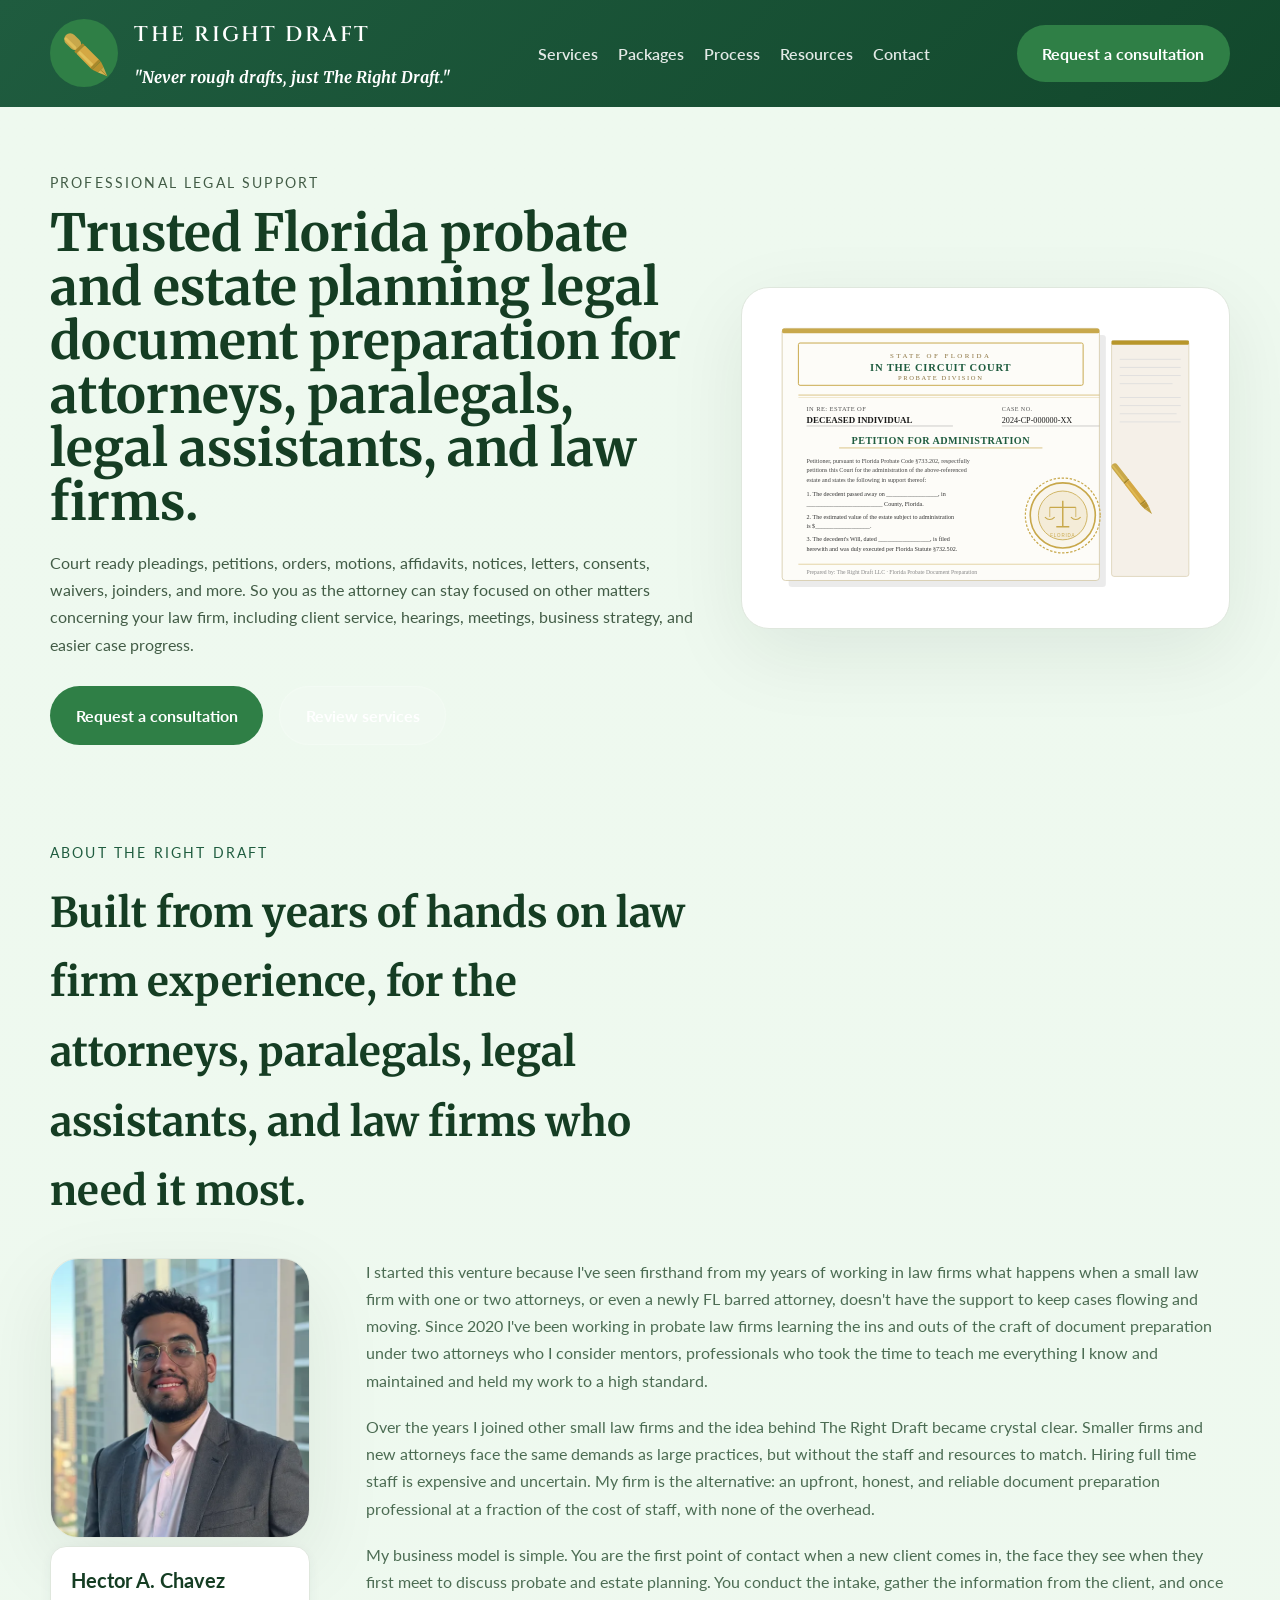
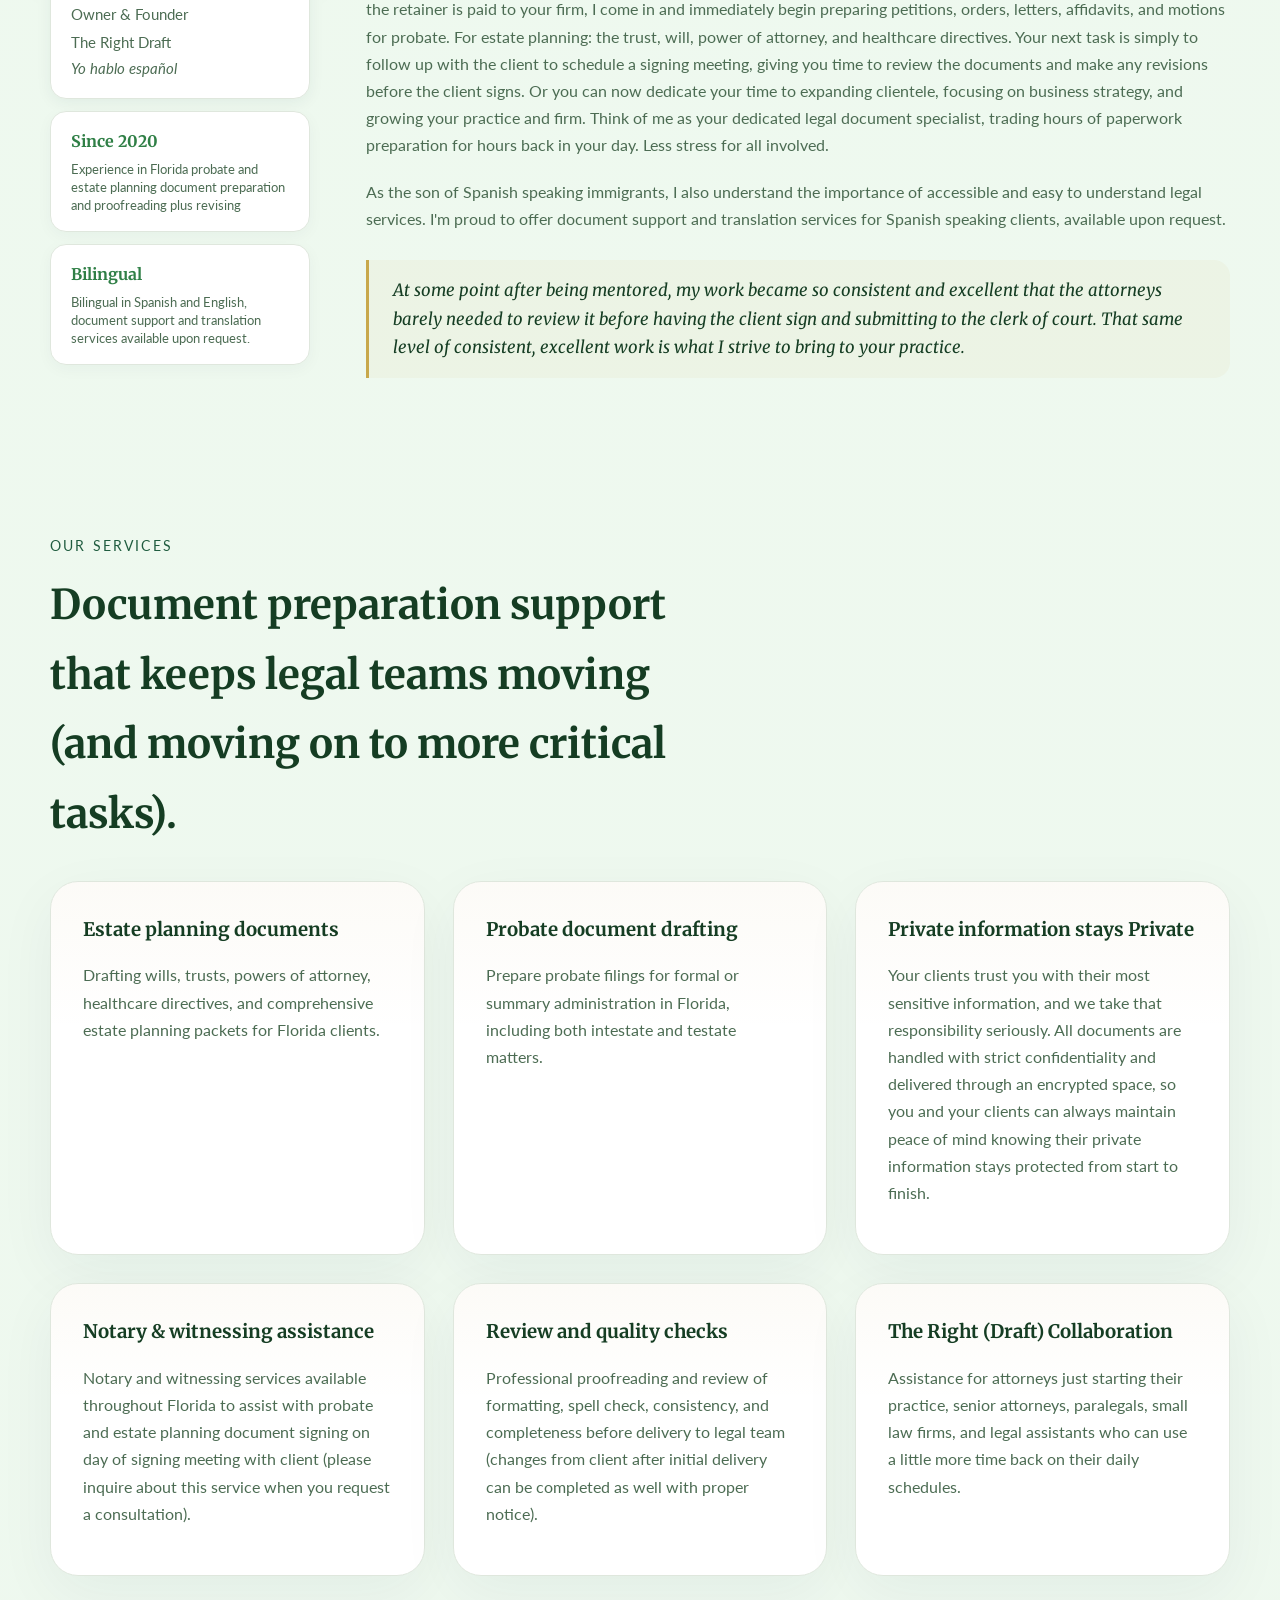
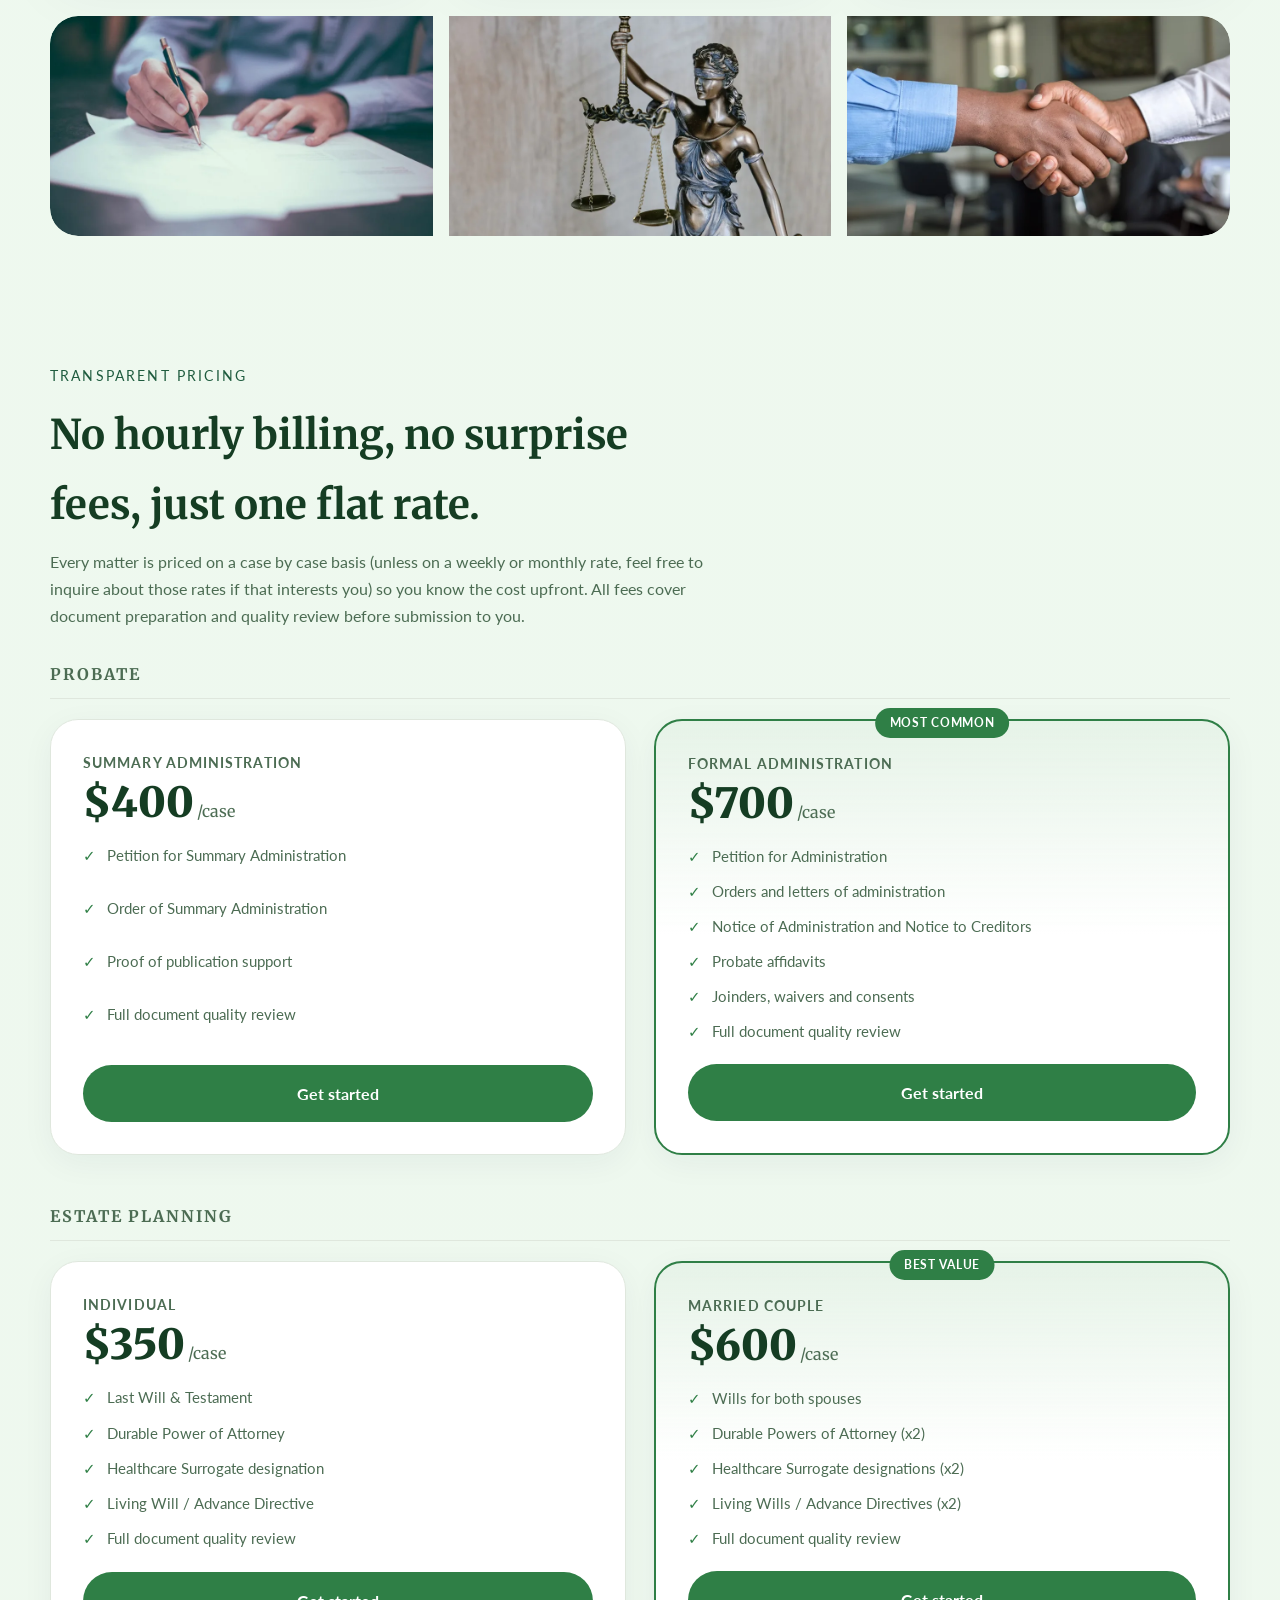
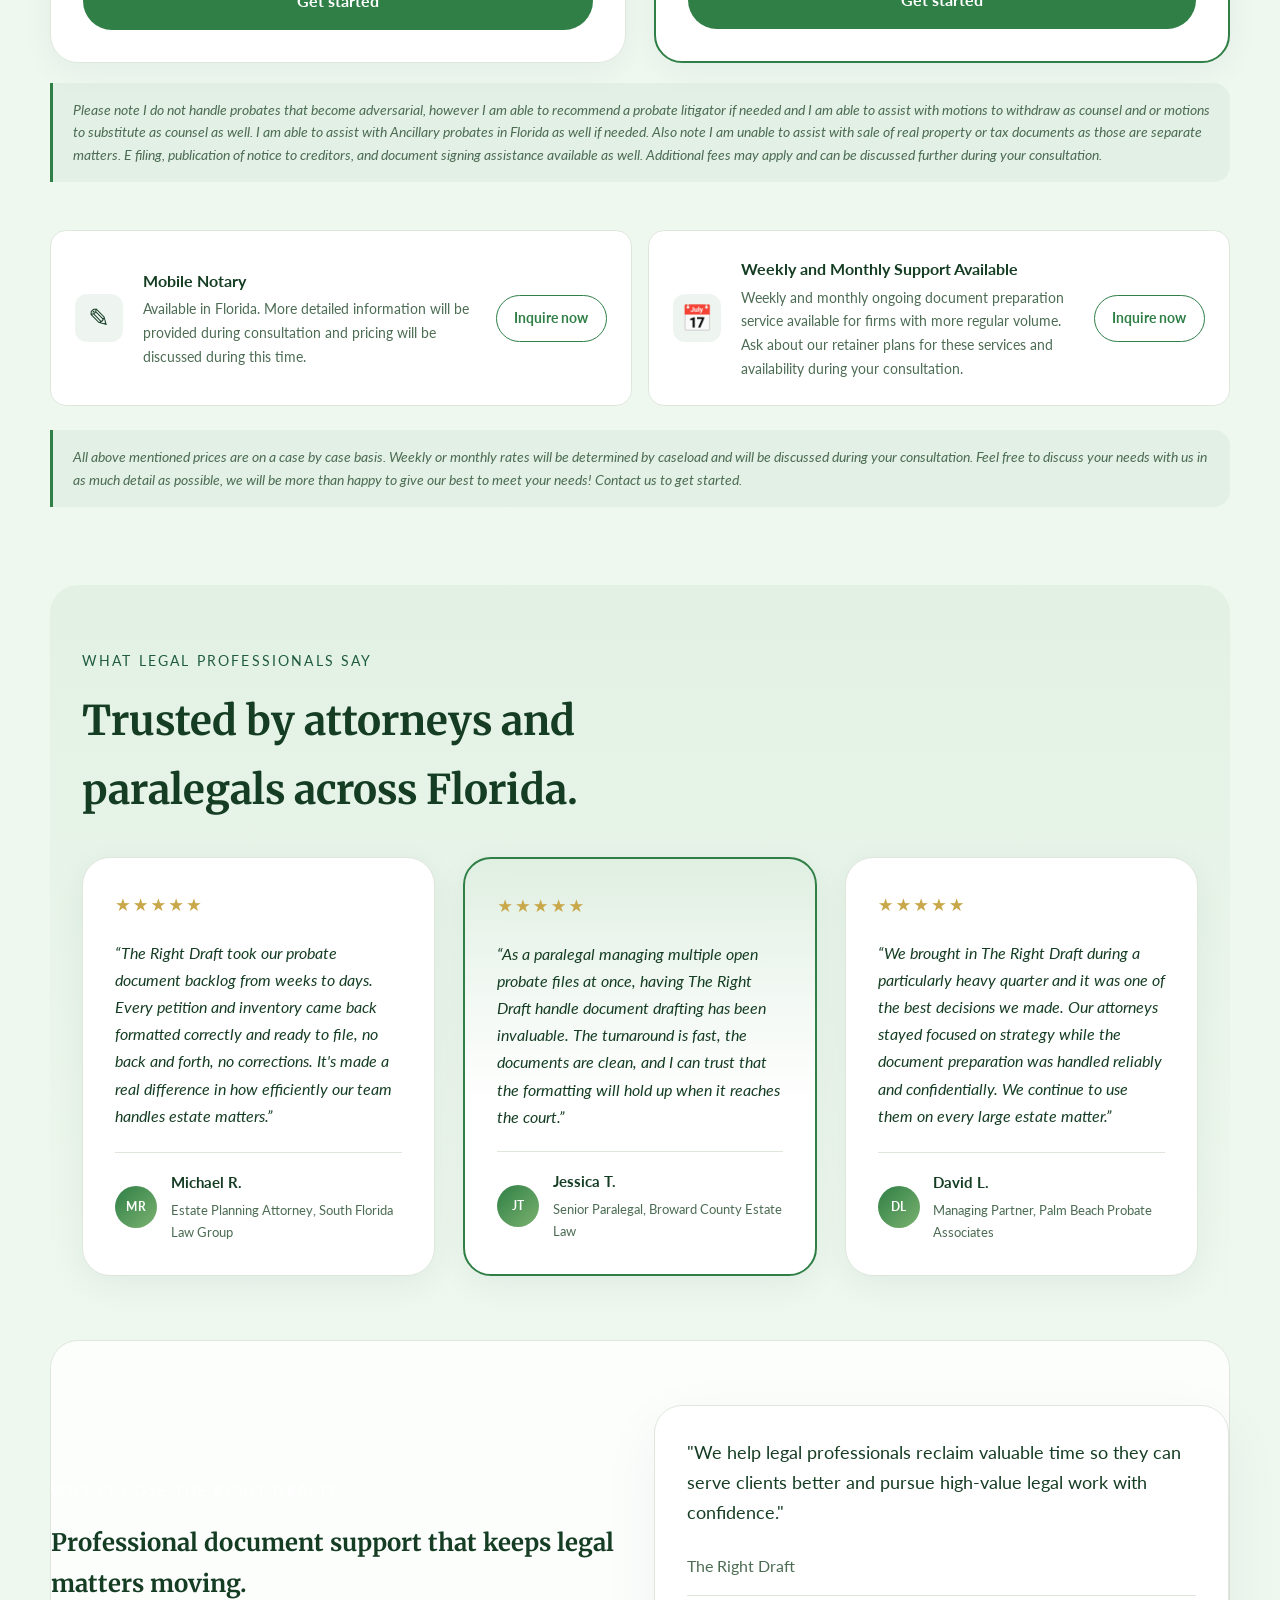
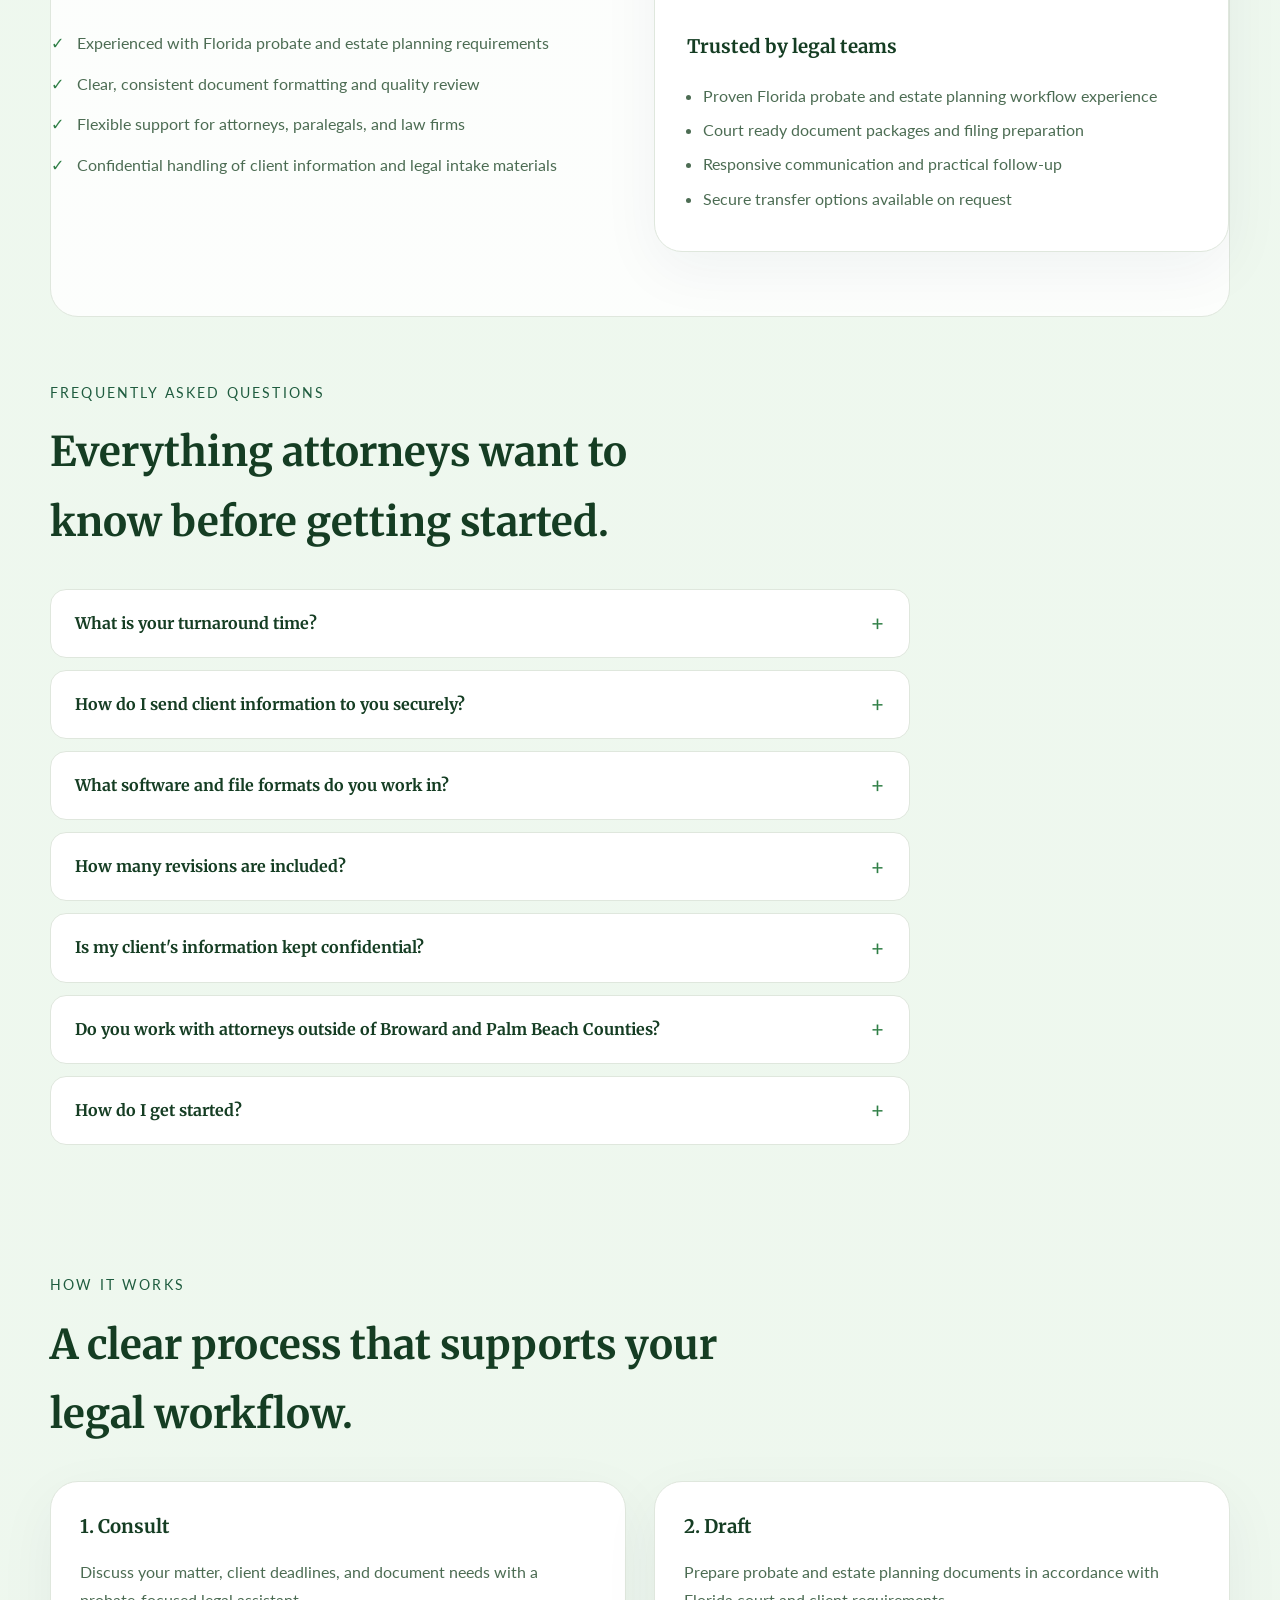
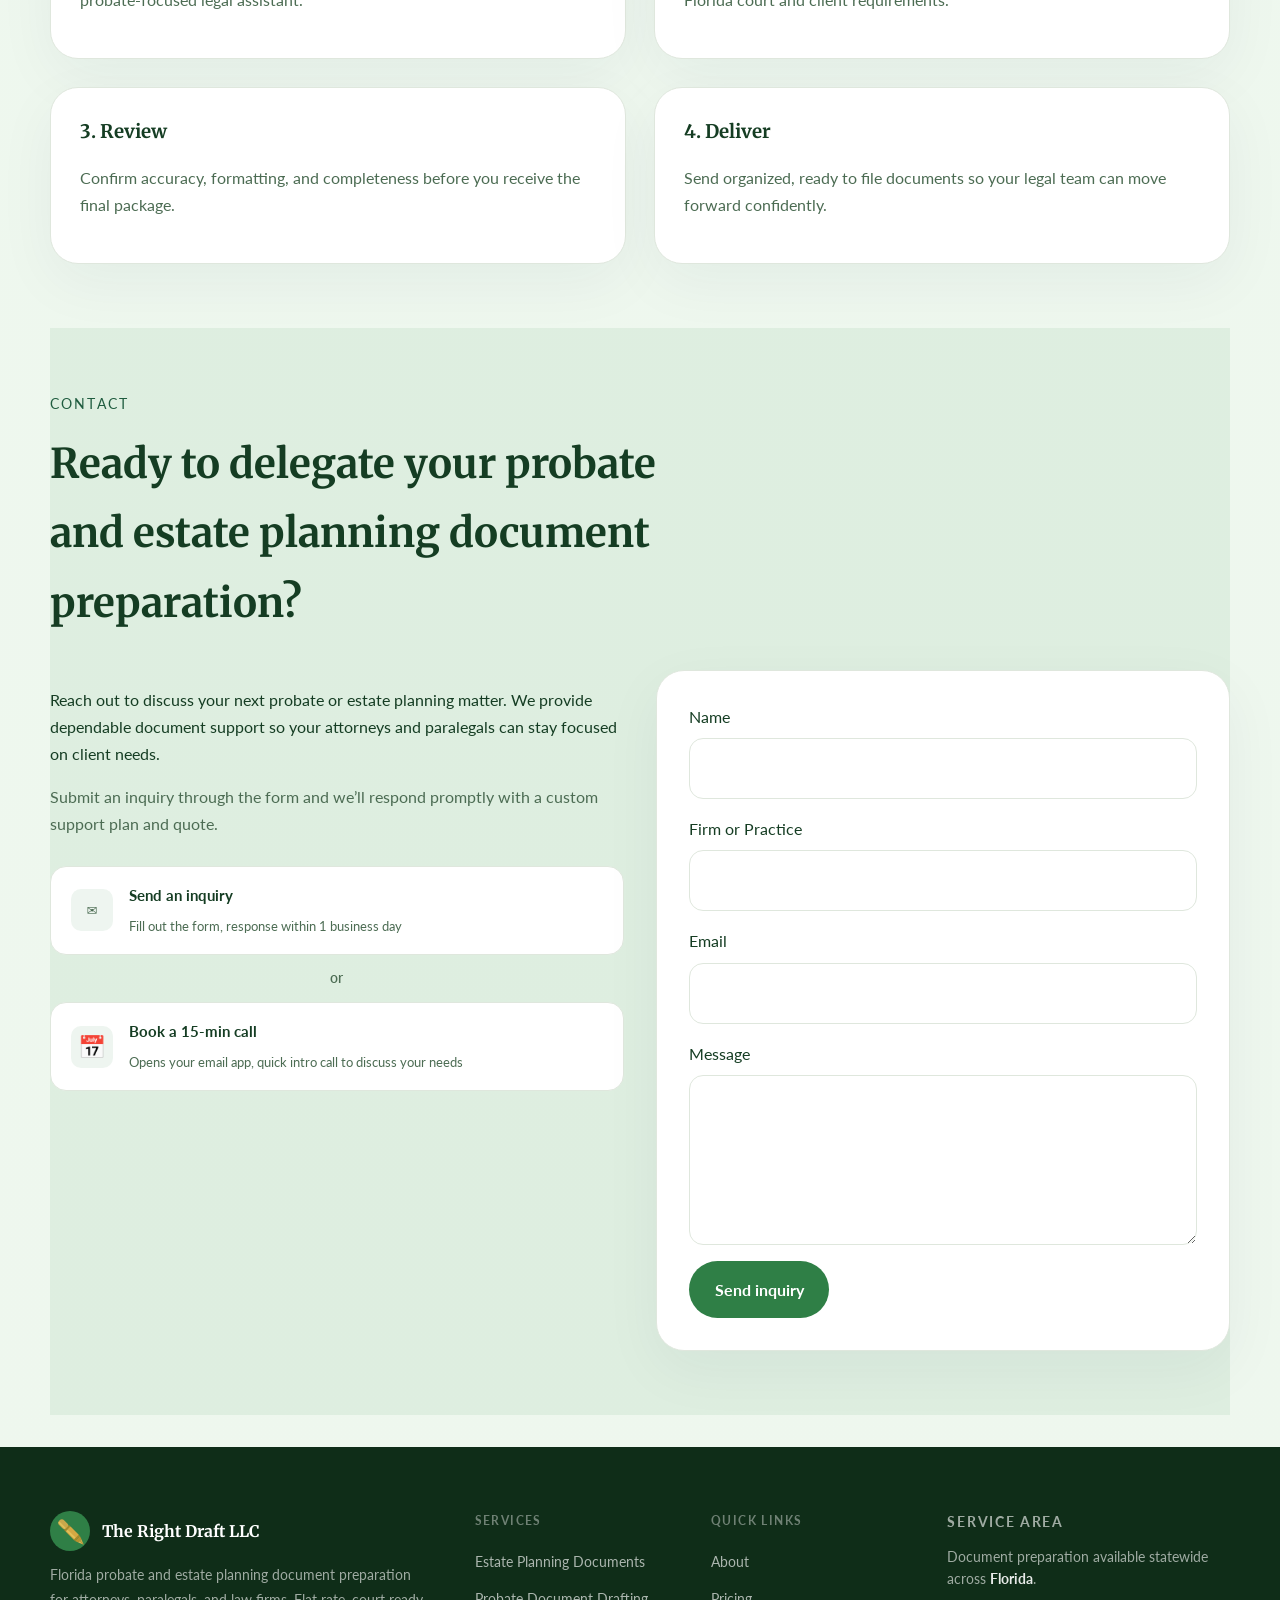
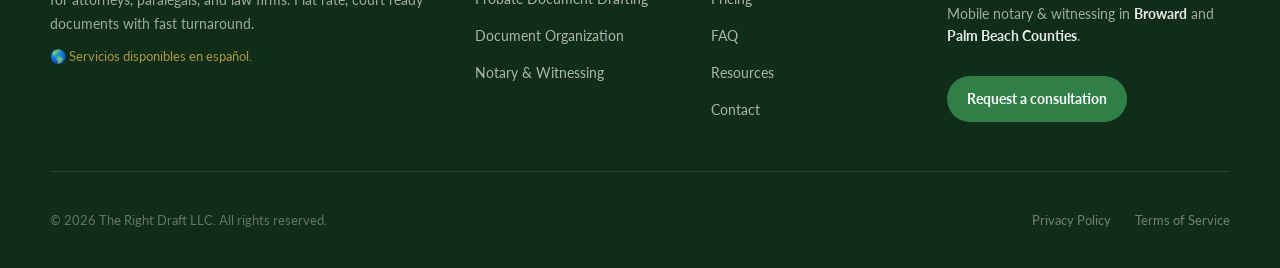
==== commit 6d38c70e: "Add apple-touch-icon for mobile browsers, restore motto on mobile" ====
--- a/index.html
+++ b/index.html
@@ -11,6 +11,7 @@
   <link rel="canonical" href="https://therightdraftllc.com/" />
   <link rel="sitemap" type="application/xml" href="/sitemap.xml" />
   <link rel="icon" type="image/svg+xml" href="favicon.svg" />
+  <link rel="apple-touch-icon" href="images/apple-touch-icon.png" />
   <meta property="og:title" content="The Right Draft LLC | Florida Probate & Estate Planning Legal Document Preparation" />
   <meta property="og:description" content="Florida probate and estate planning legal document preparation for attorneys and law firms. Court-ready documents, flat-rate pricing, fast turnaround. Serving Broward &amp; Palm Beach County." />
   <meta property="og:type" content="website" />
--- a/styles.css
+++ b/styles.css
@@ -535,7 +535,7 @@
   border: 1px solid var(--border);
   border-radius: var(--radius-sm);
   padding: 1rem 1.25rem;
-  margin-top: 1rem;
+  margin-top: 0.5rem;
   box-shadow: 0 4px 16px rgba(19,47,76,0.06);
 }
 
@@ -583,8 +583,8 @@
 .founder-credentials {
   display: grid;
   grid-template-columns: 1fr;
-  gap: 1rem;
-  margin-top: 1rem;
+  gap: 0.75rem;
+  margin-top: 0.75rem;
 }
 
 .credential {
@@ -1369,9 +1369,10 @@
     font-size: 1.05rem;
   }
 
-  /* Hide the motto on small screens to keep header clean */
+  /* Shrink motto on small screens */
   .site-header h1 {
-    display: none;
+    font-size: 0.8rem;
+    max-width: 100%;
   }
 
   /* Headings */
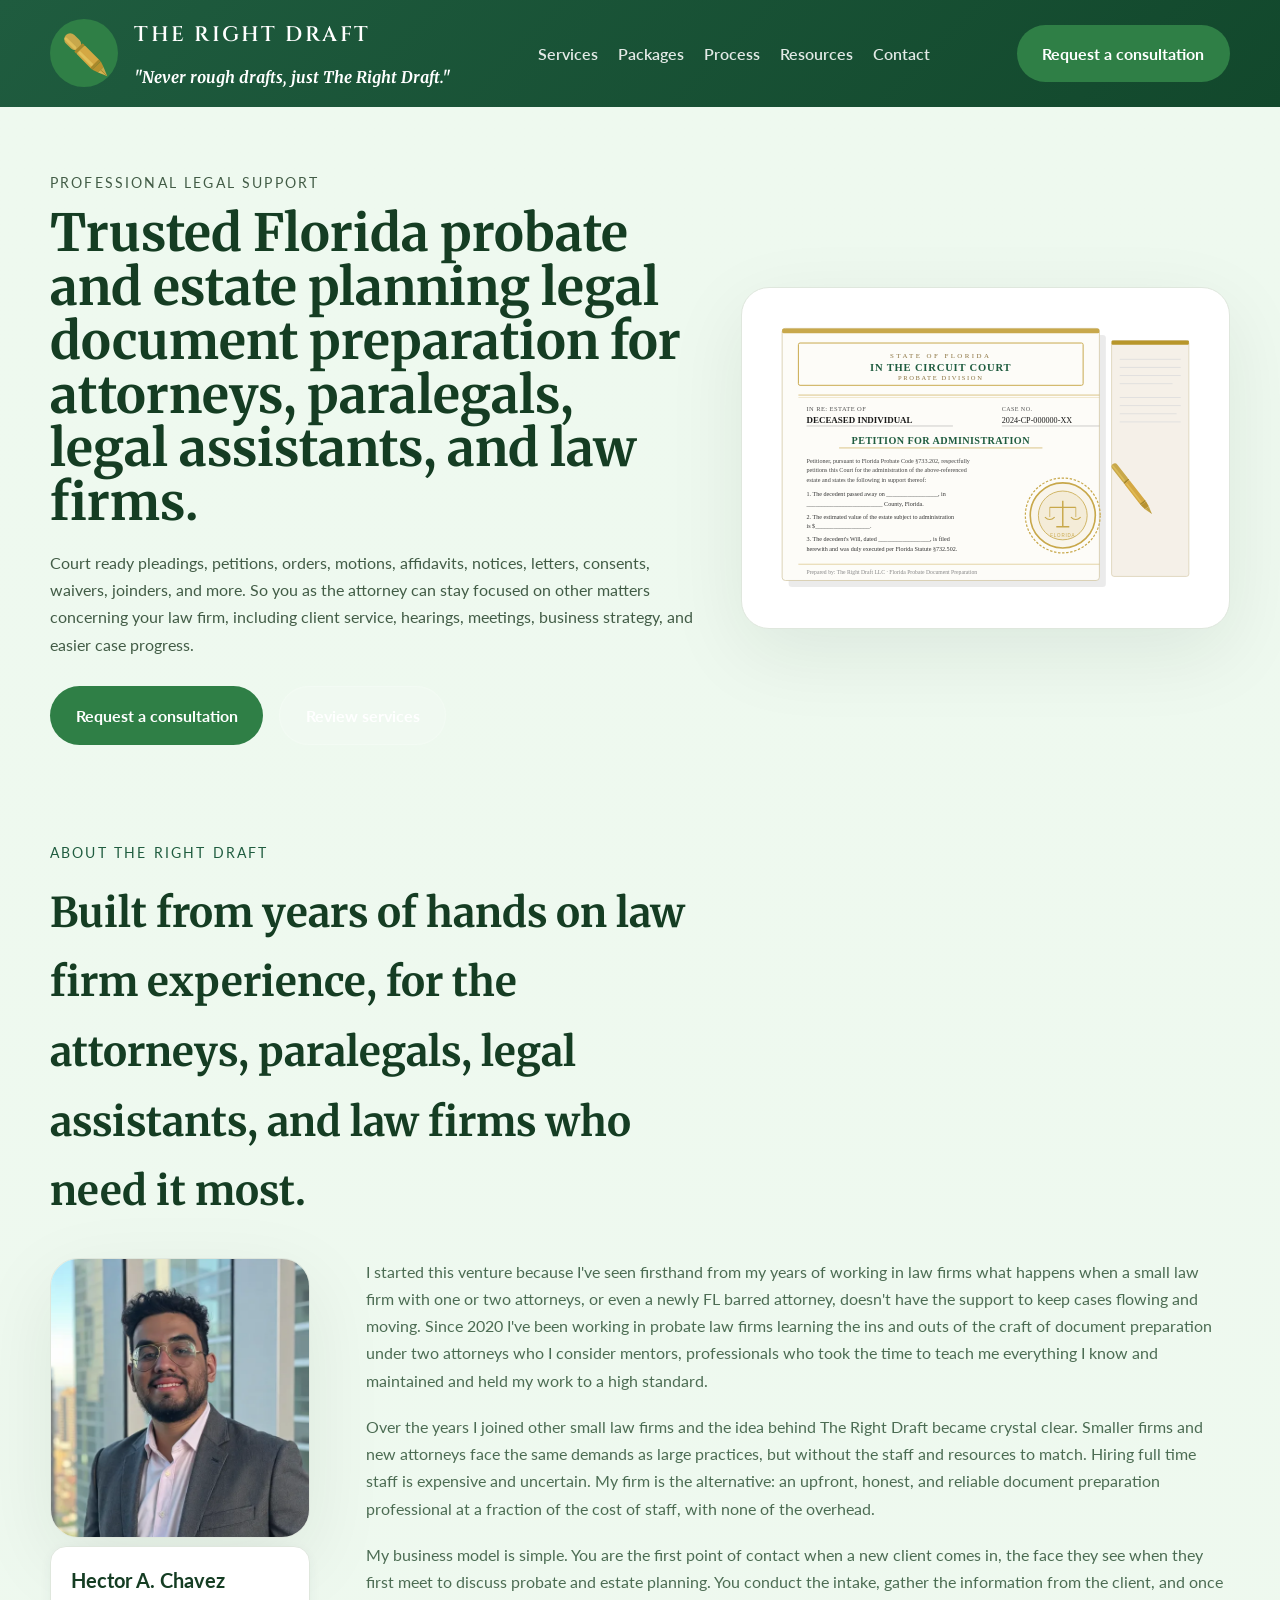
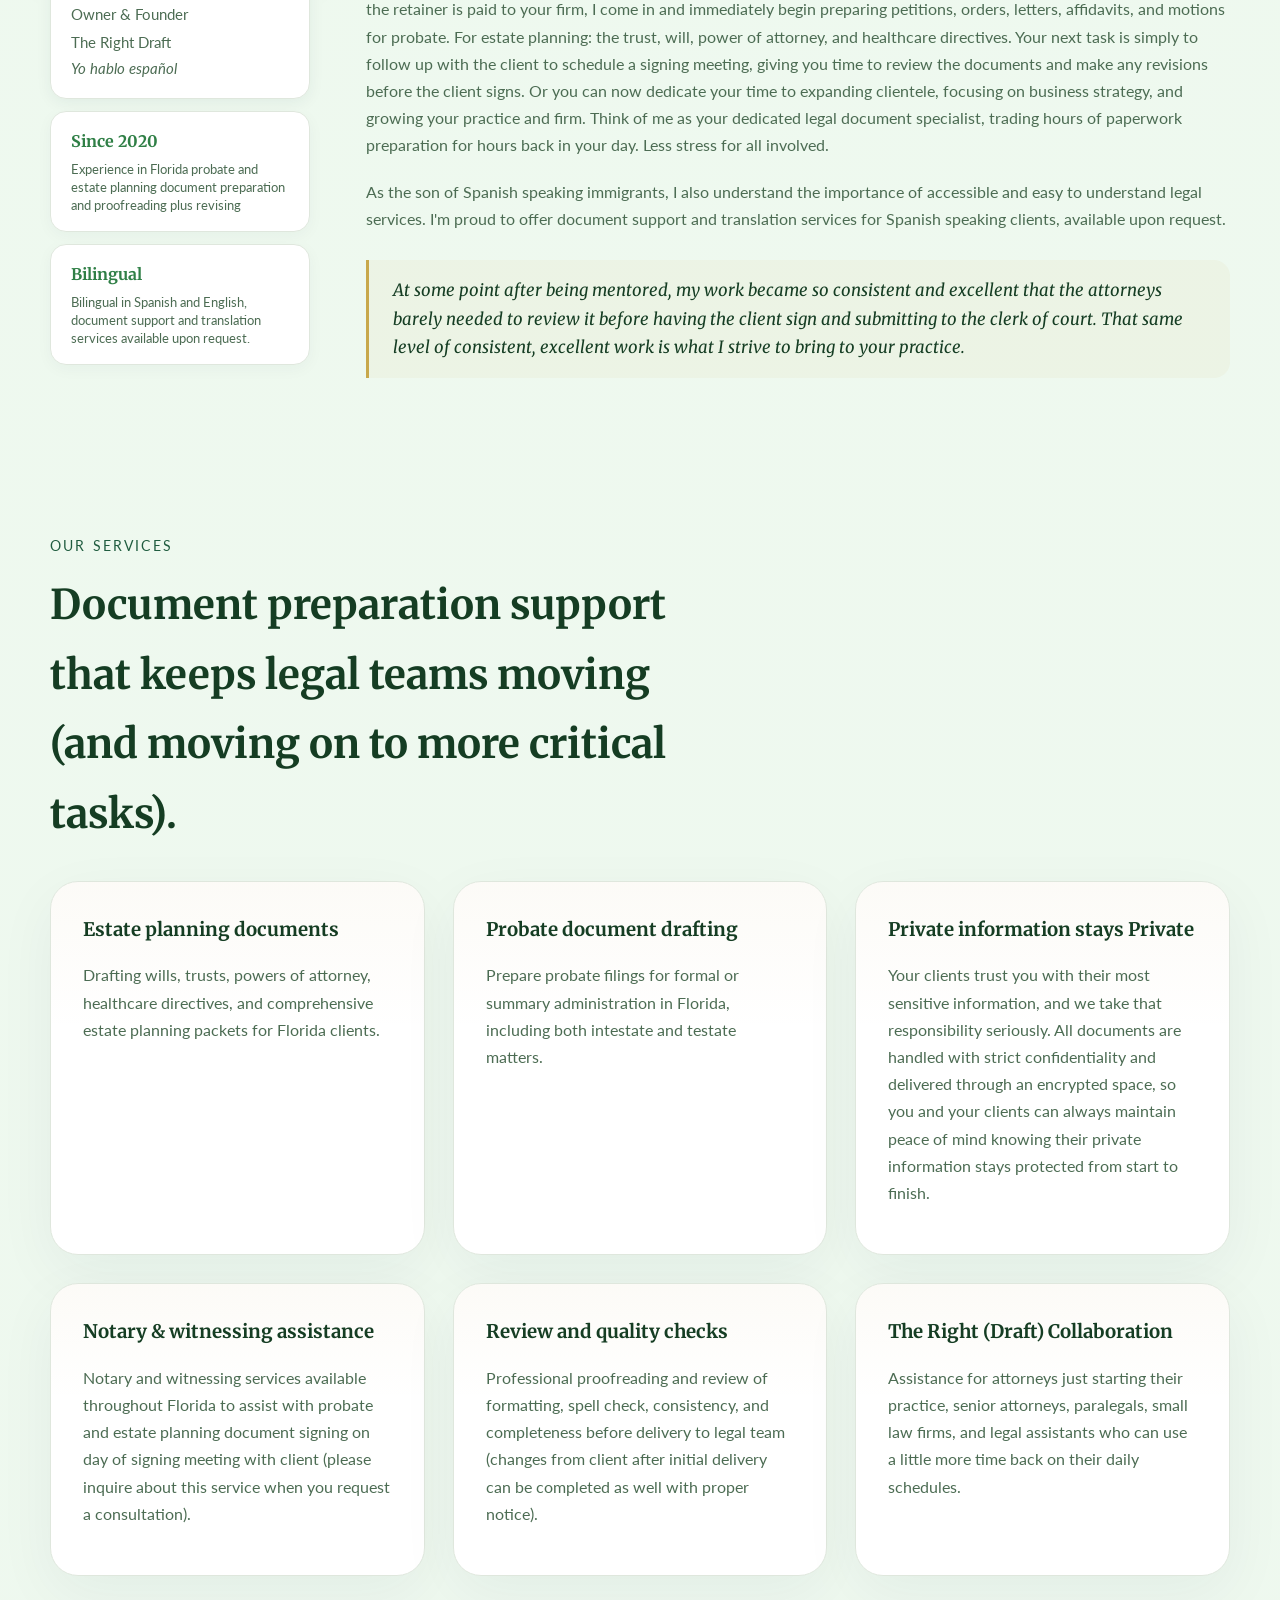
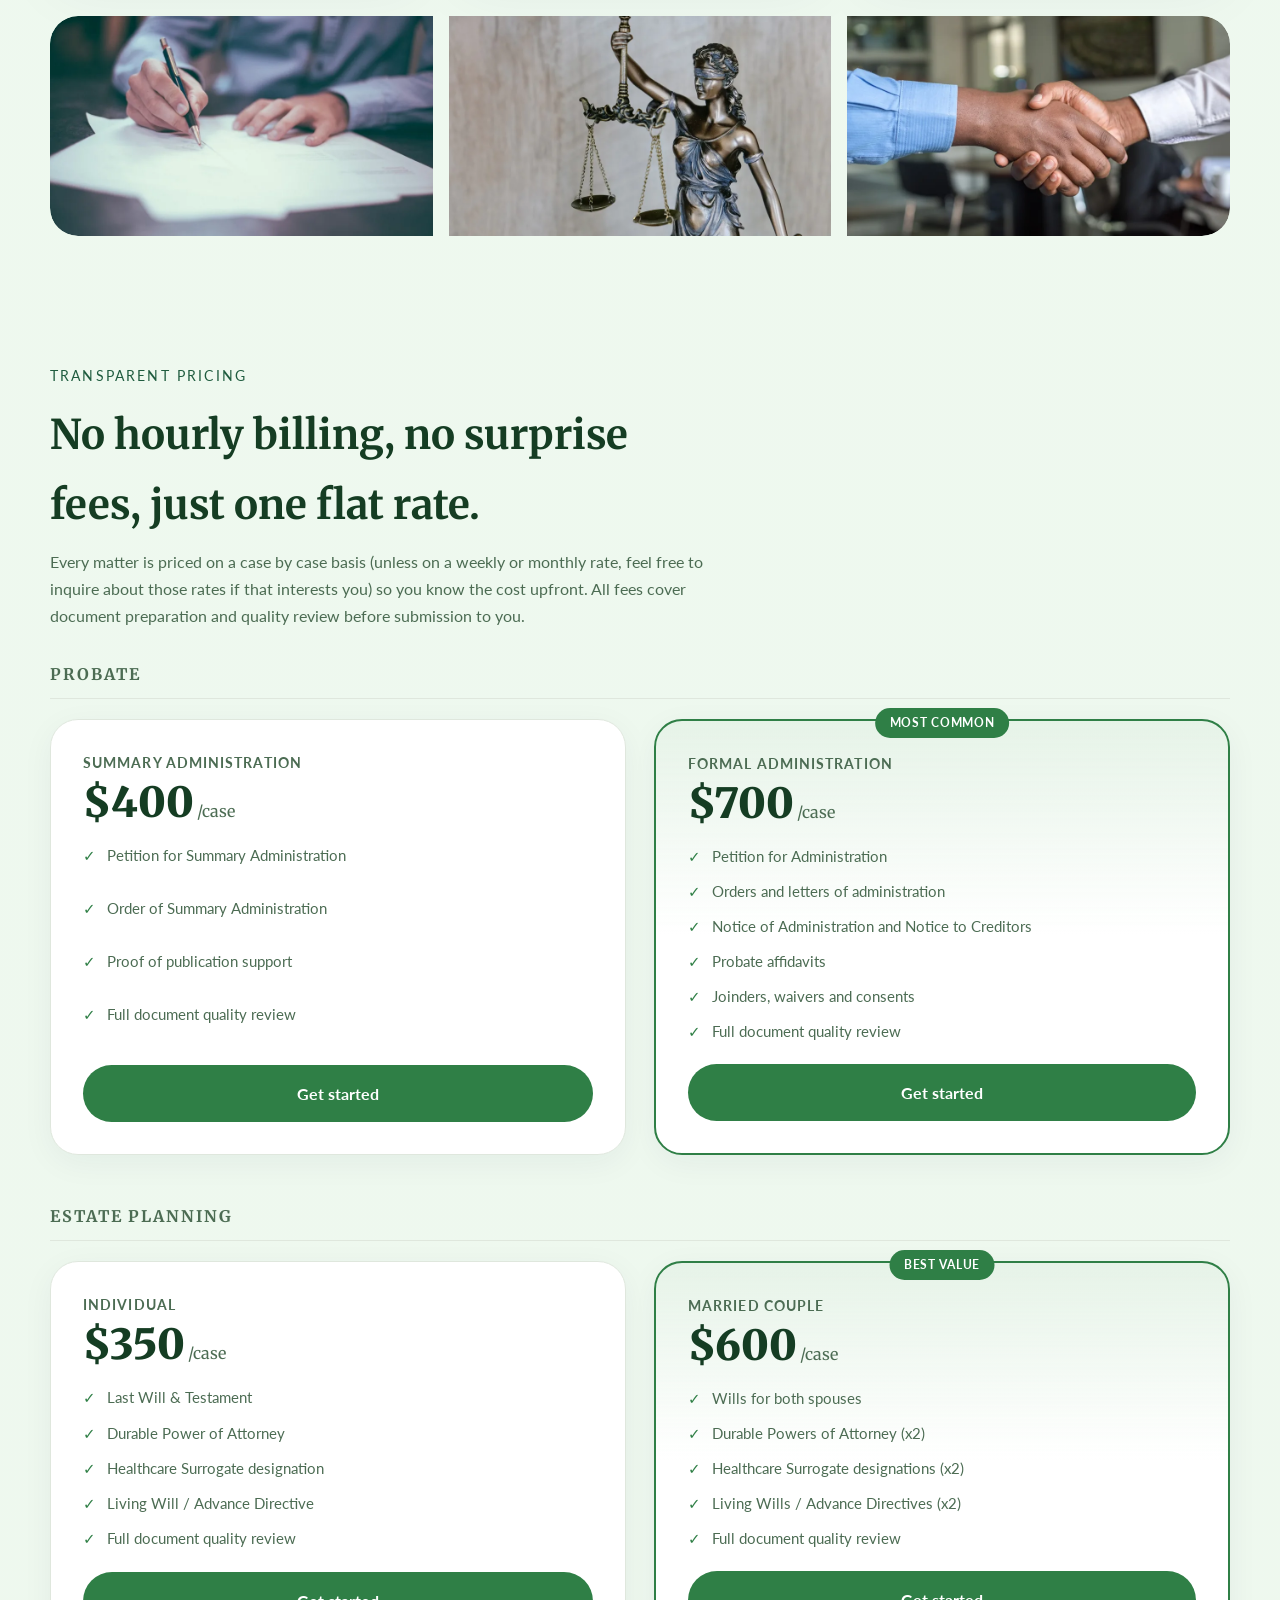
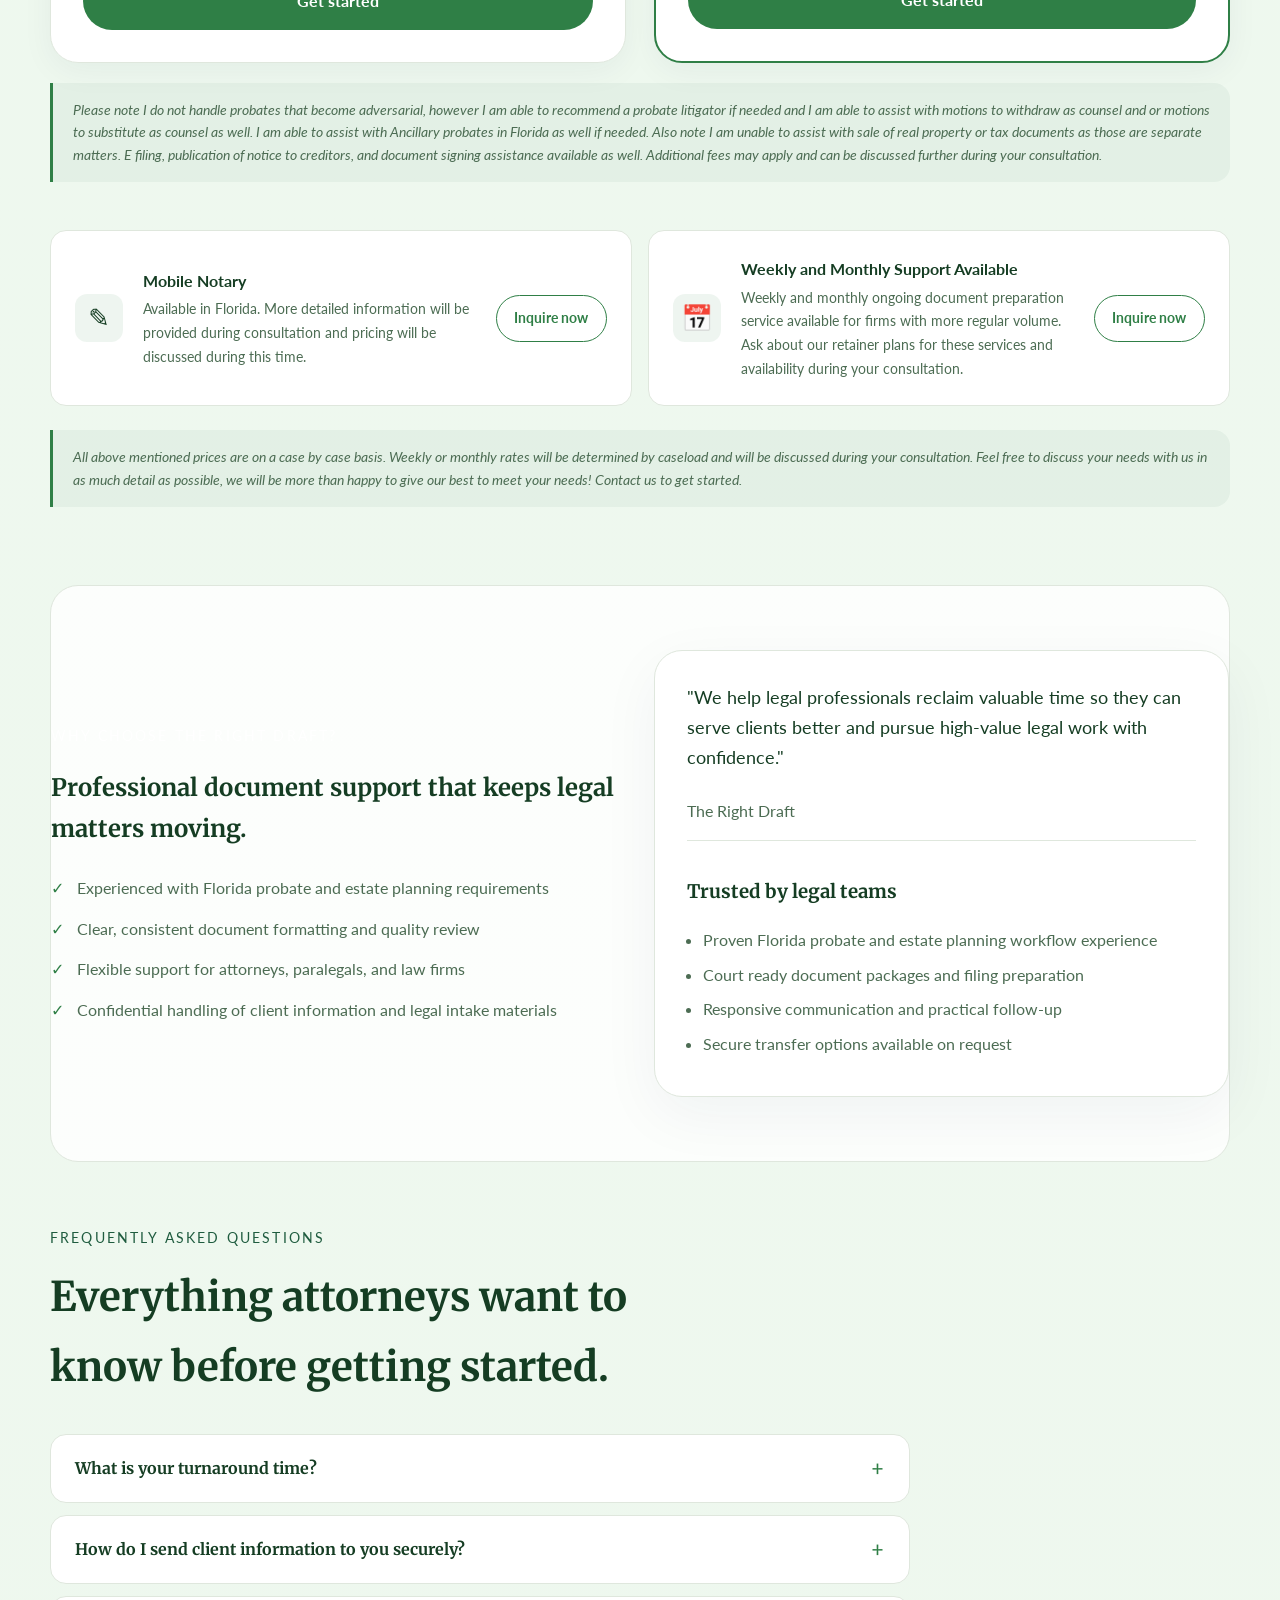
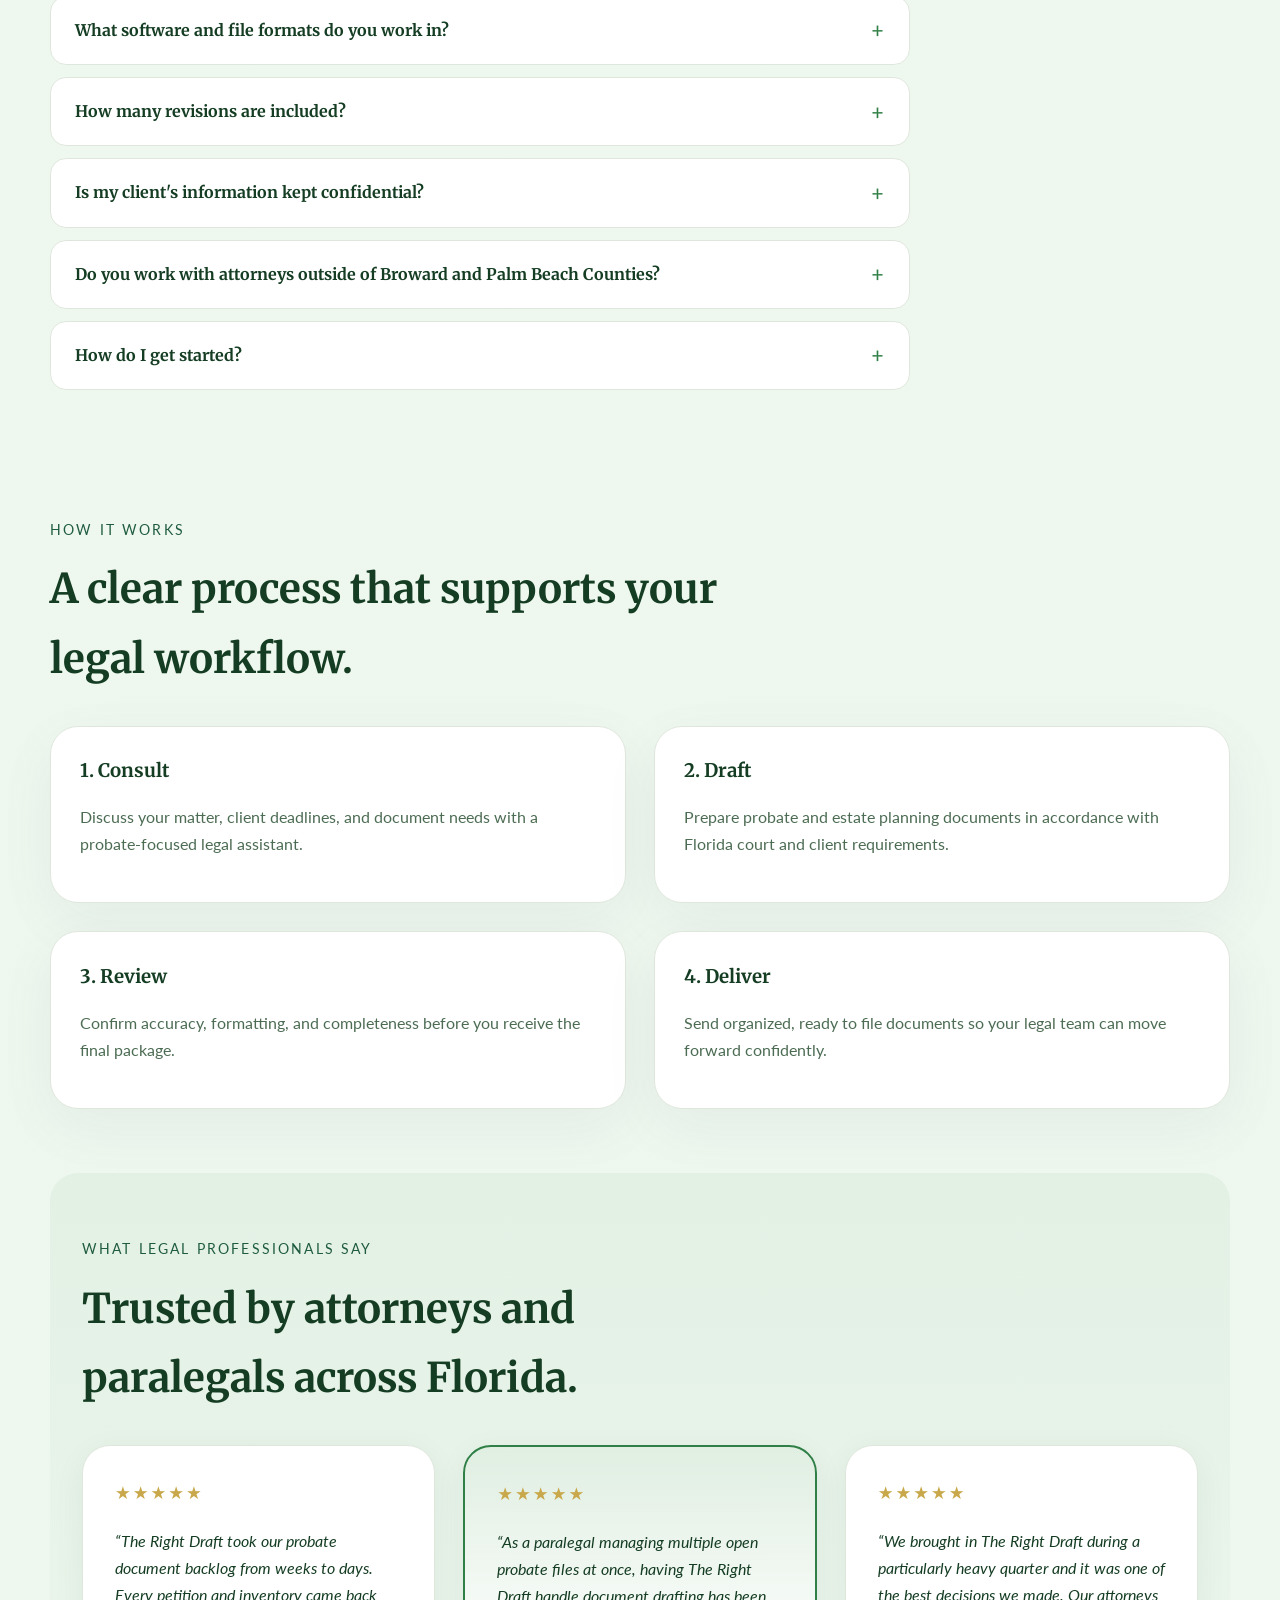
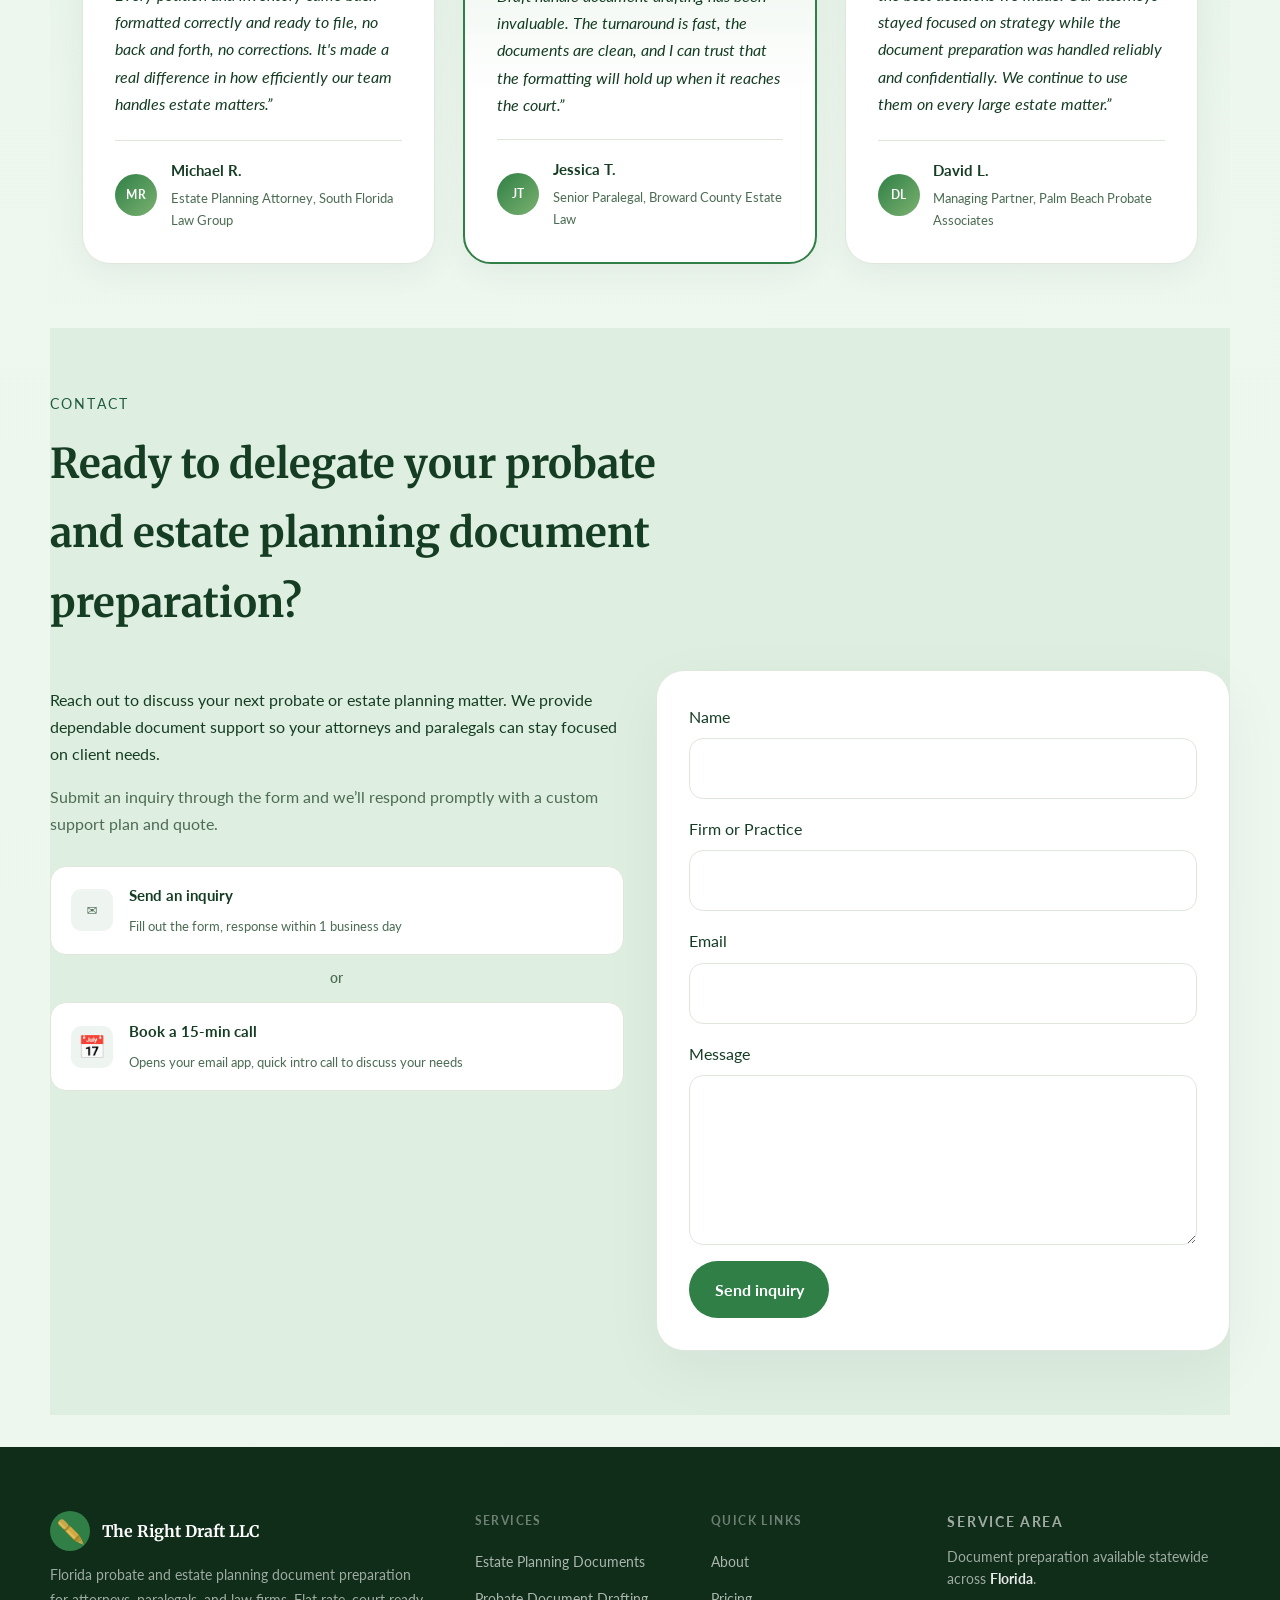
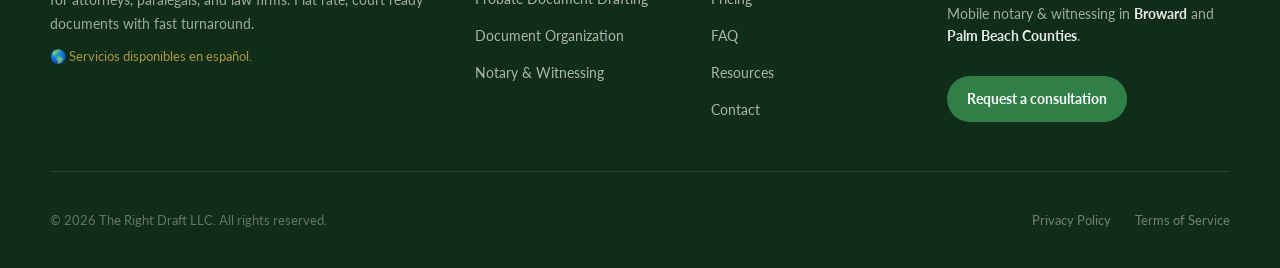
==== commit 89bad5f5: "Move testimonials section to just above contact section" ====
--- a/index.html
+++ b/index.html
@@ -402,6 +402,119 @@
       <p class="pricing-note"><em>All above mentioned prices are on a case by case basis. Weekly or monthly rates will be determined by caseload and will be discussed during your consultation. Feel free to discuss your needs with us in as much detail as possible, we will be more than happy to give our best to meet your needs! <a href="#contact">Contact us</a> to get started.</em></p>
     </section>
 
+    <section class="section container highlight-section">
+      <div class="grid two-column align-center">
+        <div>
+          <p class="eyebrow">Why choose The Right Draft?</p>
+          <h2>Professional document support that keeps legal matters moving.</h2>
+          <ul class="checklist">
+            <li>Experienced with Florida probate and estate planning requirements</li>
+            <li>Clear, consistent document formatting and quality review</li>
+            <li>Flexible support for attorneys, paralegals, and law firms</li>
+            <li>Confidential handling of client information and legal intake materials</li>
+          </ul>
+        </div>
+        <div class="quote-card">
+          <p>"We help legal professionals reclaim valuable time so they can serve clients better and pursue high-value legal work with confidence."</p>
+          <span>The Right Draft</span>
+          <div class="trust-list">
+            <h3>Trusted by legal teams</h3>
+            <ul>
+              <li>Proven Florida probate and estate planning workflow experience</li>
+              <li>Court ready document packages and filing preparation</li>
+              <li>Responsive communication and practical follow-up</li>
+              <li>Secure transfer options available on request</li>
+            </ul>
+          </div>
+        </div>
+      </div>
+    </section>
+
+    <!-- ═══ FAQ ═══ -->
+    <section class="section container" id="faq">
+      <div class="section-heading">
+        <p class="eyebrow">Frequently asked questions</p>
+        <h2>Everything attorneys want to know before getting started.</h2>
+      </div>
+      <div class="faq-list">
+
+        <details class="faq-item">
+          <summary class="faq-question">What is your turnaround time?</summary>
+          <div class="faq-answer">
+            <p>Standard turnaround is <strong>2 to 3 business days</strong> for most documents. Complex formal administration matters with multiple filings may require 4 to 5 business days. If you have a court deadline or urgent need, mention it when you reach out, I will do my best to accommodate priority requests. Clear communication about timelines is a core part of how I work.</p>
+          </div>
+        </details>
+
+        <details class="faq-item">
+          <summary class="faq-question">How do I send client information to you securely?</summary>
+          <div class="faq-answer">
+            <p>I accept intake documents and client information via secure file transfer methods including encrypted email, shared drives (Google Drive, Dropbox, OneDrive), or any secure portal your firm already uses. I do not retain client files beyond the scope of each engagement. If your firm has a specific transfer protocol, I am happy to work within it. Secure handling of confidential information is a non negotiable standard for every matter I work on.</p>
+          </div>
+        </details>
+
+        <details class="faq-item">
+          <summary class="faq-question">What software and file formats do you work in?</summary>
+          <div class="faq-answer">
+            <p>I work in <strong>Microsoft Word (.docx)</strong> for all drafted documents, which makes it easy for your team to review, edit, and finalize before filing or execution. I can also deliver in PDF format upon request. If your firm uses specific templates or style guides, send them over and I will match your formatting exactly.</p>
+          </div>
+        </details>
+
+        <details class="faq-item">
+          <summary class="faq-question">How many revisions are included?</summary>
+          <div class="faq-answer">
+            <p>Every engagement includes <strong>up to two rounds of revisions</strong> at no additional charge. My goal is to deliver work that requires minimal changes, my mentors regularly noted that my drafts needed little to no correction before submission. If a matter becomes significantly more complex than originally scoped, I will communicate that before any additional charges apply.</p>
+          </div>
+        </details>
+
+        <details class="faq-item">
+          <summary class="faq-question">Is my client's information kept confidential?</summary>
+          <div class="faq-answer">
+            <p>Absolutely. All client information shared with The Right Draft is handled with the same confidentiality standard expected of any legal support professional. I do not share, sell, or disclose any client data to third parties. Files are used solely for the purpose of completing your requested documents and are not retained after delivery unless you request otherwise. I am happy to sign a confidentiality or non disclosure agreement if required by your firm.</p>
+          </div>
+        </details>
+
+        <details class="faq-item">
+          <summary class="faq-question">Do you work with attorneys outside of Broward and Palm Beach Counties?</summary>
+          <div class="faq-answer">
+            <p>Yes, document preparation services are available to attorneys and law firms <strong>anywhere in Florida</strong>. All drafting is completed remotely and delivered electronically, so geography is not a limitation. Mobile notary and in person witnessing services are currently available in <strong>Broward and Palm Beach Counties</strong> only.</p>
+          </div>
+        </details>
+
+        <details class="faq-item">
+          <summary class="faq-question">How do I get started?</summary>
+          <div class="faq-answer">
+            <p>It's simple. Fill out the <a href="#contact">contact form below</a> with your name, firm, and a brief description of your matter. I will respond within one business day to schedule a quick consultation, confirm the scope, and provide a timeline. From there, you send over the intake materials and I get to work. No retainer or long-term commitment required to start.</p>
+          </div>
+        </details>
+
+      </div>
+    </section>
+
+    <section class="section container" id="process">
+      <div class="section-heading">
+        <p class="eyebrow">How it works</p>
+        <h2>A clear process that supports your legal workflow.</h2>
+      </div>
+      <div class="grid four-column process-grid">
+        <div class="process-card">
+          <h3>1. Consult</h3>
+          <p>Discuss your matter, client deadlines, and document needs with a probate-focused legal assistant.</p>
+        </div>
+        <div class="process-card">
+          <h3>2. Draft</h3>
+          <p>Prepare probate and estate planning documents in accordance with Florida court and client requirements.</p>
+        </div>
+        <div class="process-card">
+          <h3>3. Review</h3>
+          <p>Confirm accuracy, formatting, and completeness before you receive the final package.</p>
+        </div>
+        <div class="process-card">
+          <h3>4. Deliver</h3>
+          <p>Send organized, ready to file documents so your legal team can move forward confidently.</p>
+        </div>
+      </div>
+    </section>
+
     <!-- ═══ TESTIMONIALS ═══ -->
     <section class="section container testimonials-section" id="testimonials">
       <div class="section-heading">
@@ -455,119 +568,6 @@
           </footer>
         </article>
 
-      </div>
-    </section>
-
-    <section class="section container highlight-section">
-      <div class="grid two-column align-center">
-        <div>
-          <p class="eyebrow">Why choose The Right Draft?</p>
-          <h2>Professional document support that keeps legal matters moving.</h2>
-          <ul class="checklist">
-            <li>Experienced with Florida probate and estate planning requirements</li>
-            <li>Clear, consistent document formatting and quality review</li>
-            <li>Flexible support for attorneys, paralegals, and law firms</li>
-            <li>Confidential handling of client information and legal intake materials</li>
-          </ul>
-        </div>
-        <div class="quote-card">
-          <p>"We help legal professionals reclaim valuable time so they can serve clients better and pursue high-value legal work with confidence."</p>
-          <span>The Right Draft</span>
-          <div class="trust-list">
-            <h3>Trusted by legal teams</h3>
-            <ul>
-              <li>Proven Florida probate and estate planning workflow experience</li>
-              <li>Court ready document packages and filing preparation</li>
-              <li>Responsive communication and practical follow-up</li>
-              <li>Secure transfer options available on request</li>
-            </ul>
-          </div>
-        </div>
-      </div>
-    </section>
-
-    <!-- ═══ FAQ ═══ -->
-    <section class="section container" id="faq">
-      <div class="section-heading">
-        <p class="eyebrow">Frequently asked questions</p>
-        <h2>Everything attorneys want to know before getting started.</h2>
-      </div>
-      <div class="faq-list">
-
-        <details class="faq-item">
-          <summary class="faq-question">What is your turnaround time?</summary>
-          <div class="faq-answer">
-            <p>Standard turnaround is <strong>2 to 3 business days</strong> for most documents. Complex formal administration matters with multiple filings may require 4 to 5 business days. If you have a court deadline or urgent need, mention it when you reach out, I will do my best to accommodate priority requests. Clear communication about timelines is a core part of how I work.</p>
-          </div>
-        </details>
-
-        <details class="faq-item">
-          <summary class="faq-question">How do I send client information to you securely?</summary>
-          <div class="faq-answer">
-            <p>I accept intake documents and client information via secure file transfer methods including encrypted email, shared drives (Google Drive, Dropbox, OneDrive), or any secure portal your firm already uses. I do not retain client files beyond the scope of each engagement. If your firm has a specific transfer protocol, I am happy to work within it. Secure handling of confidential information is a non negotiable standard for every matter I work on.</p>
-          </div>
-        </details>
-
-        <details class="faq-item">
-          <summary class="faq-question">What software and file formats do you work in?</summary>
-          <div class="faq-answer">
-            <p>I work in <strong>Microsoft Word (.docx)</strong> for all drafted documents, which makes it easy for your team to review, edit, and finalize before filing or execution. I can also deliver in PDF format upon request. If your firm uses specific templates or style guides, send them over and I will match your formatting exactly.</p>
-          </div>
-        </details>
-
-        <details class="faq-item">
-          <summary class="faq-question">How many revisions are included?</summary>
-          <div class="faq-answer">
-            <p>Every engagement includes <strong>up to two rounds of revisions</strong> at no additional charge. My goal is to deliver work that requires minimal changes, my mentors regularly noted that my drafts needed little to no correction before submission. If a matter becomes significantly more complex than originally scoped, I will communicate that before any additional charges apply.</p>
-          </div>
-        </details>
-
-        <details class="faq-item">
-          <summary class="faq-question">Is my client's information kept confidential?</summary>
-          <div class="faq-answer">
-            <p>Absolutely. All client information shared with The Right Draft is handled with the same confidentiality standard expected of any legal support professional. I do not share, sell, or disclose any client data to third parties. Files are used solely for the purpose of completing your requested documents and are not retained after delivery unless you request otherwise. I am happy to sign a confidentiality or non disclosure agreement if required by your firm.</p>
-          </div>
-        </details>
-
-        <details class="faq-item">
-          <summary class="faq-question">Do you work with attorneys outside of Broward and Palm Beach Counties?</summary>
-          <div class="faq-answer">
-            <p>Yes, document preparation services are available to attorneys and law firms <strong>anywhere in Florida</strong>. All drafting is completed remotely and delivered electronically, so geography is not a limitation. Mobile notary and in person witnessing services are currently available in <strong>Broward and Palm Beach Counties</strong> only.</p>
-          </div>
-        </details>
-
-        <details class="faq-item">
-          <summary class="faq-question">How do I get started?</summary>
-          <div class="faq-answer">
-            <p>It's simple. Fill out the <a href="#contact">contact form below</a> with your name, firm, and a brief description of your matter. I will respond within one business day to schedule a quick consultation, confirm the scope, and provide a timeline. From there, you send over the intake materials and I get to work. No retainer or long-term commitment required to start.</p>
-          </div>
-        </details>
-
-      </div>
-    </section>
-
-    <section class="section container" id="process">
-      <div class="section-heading">
-        <p class="eyebrow">How it works</p>
-        <h2>A clear process that supports your legal workflow.</h2>
-      </div>
-      <div class="grid four-column process-grid">
-        <div class="process-card">
-          <h3>1. Consult</h3>
-          <p>Discuss your matter, client deadlines, and document needs with a probate-focused legal assistant.</p>
-        </div>
-        <div class="process-card">
-          <h3>2. Draft</h3>
-          <p>Prepare probate and estate planning documents in accordance with Florida court and client requirements.</p>
-        </div>
-        <div class="process-card">
-          <h3>3. Review</h3>
-          <p>Confirm accuracy, formatting, and completeness before you receive the final package.</p>
-        </div>
-        <div class="process-card">
-          <h3>4. Deliver</h3>
-          <p>Send organized, ready to file documents so your legal team can move forward confidently.</p>
-        </div>
       </div>
     </section>
 
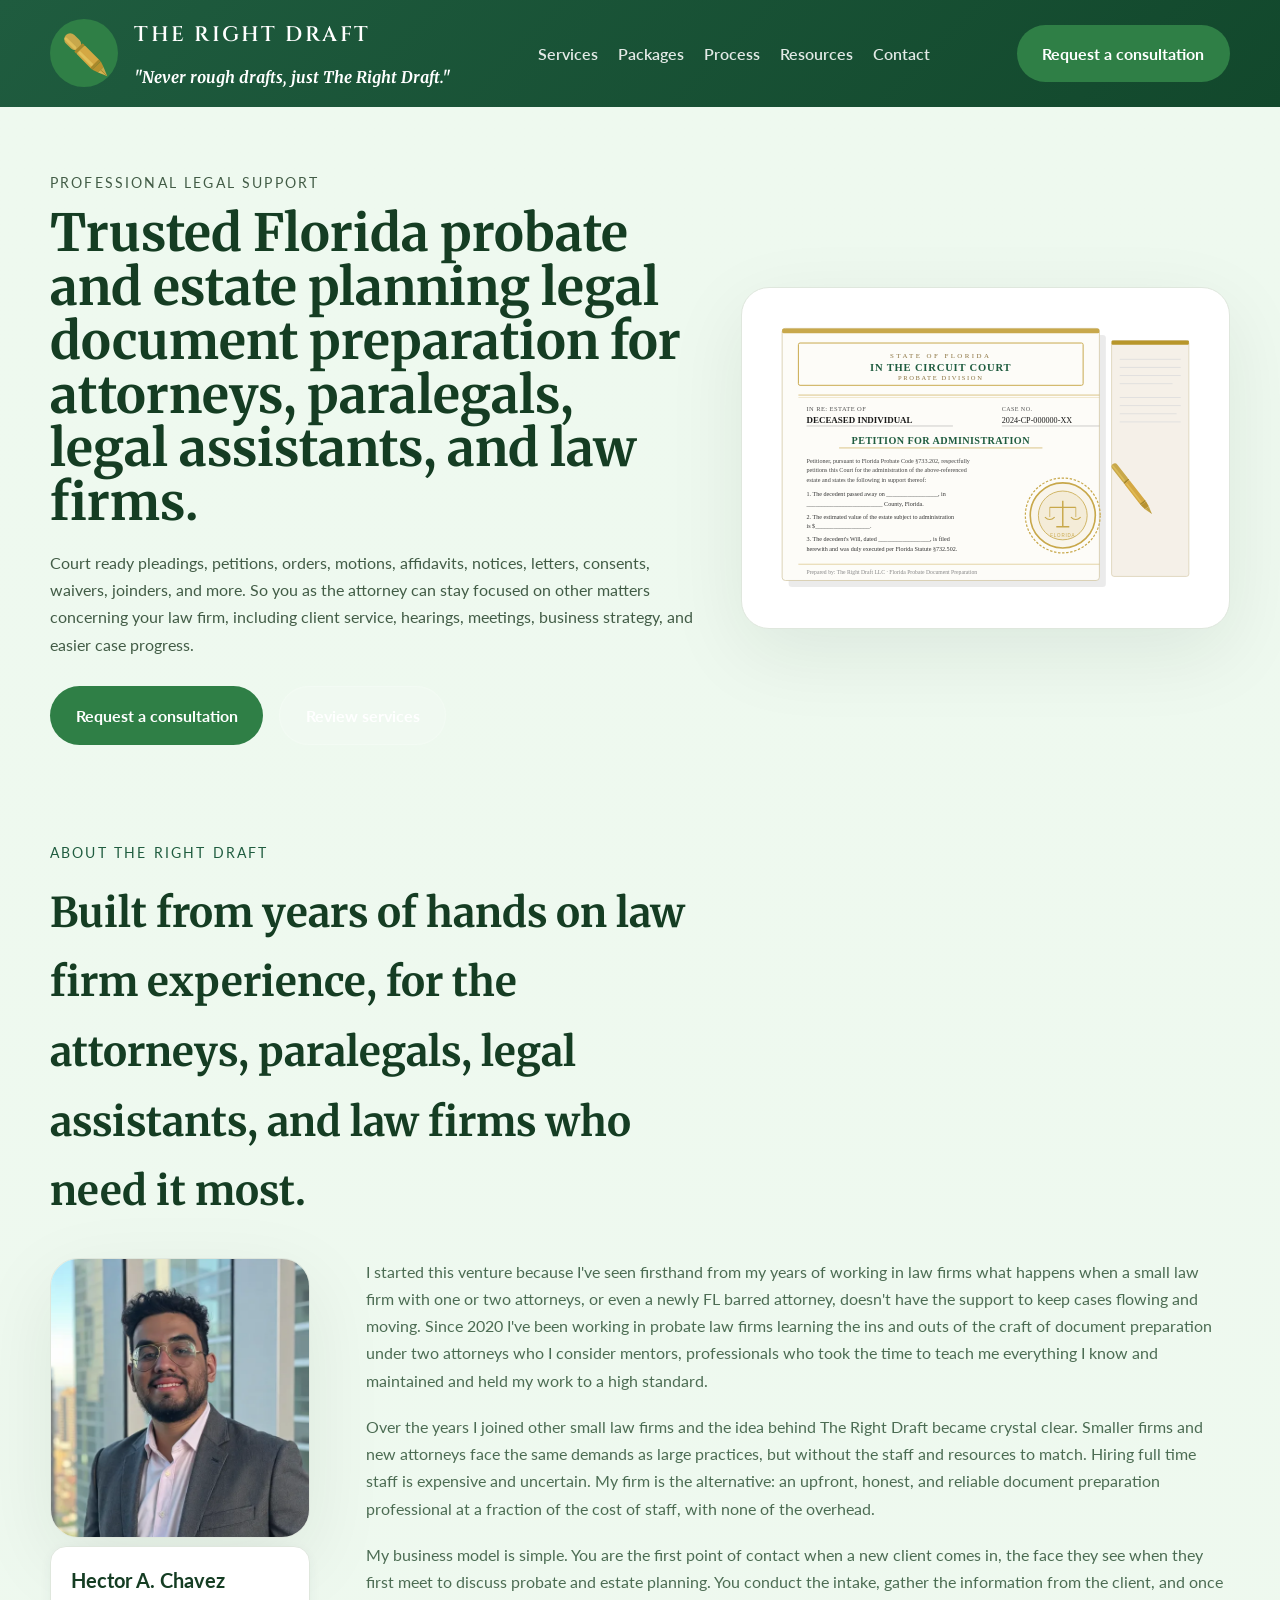
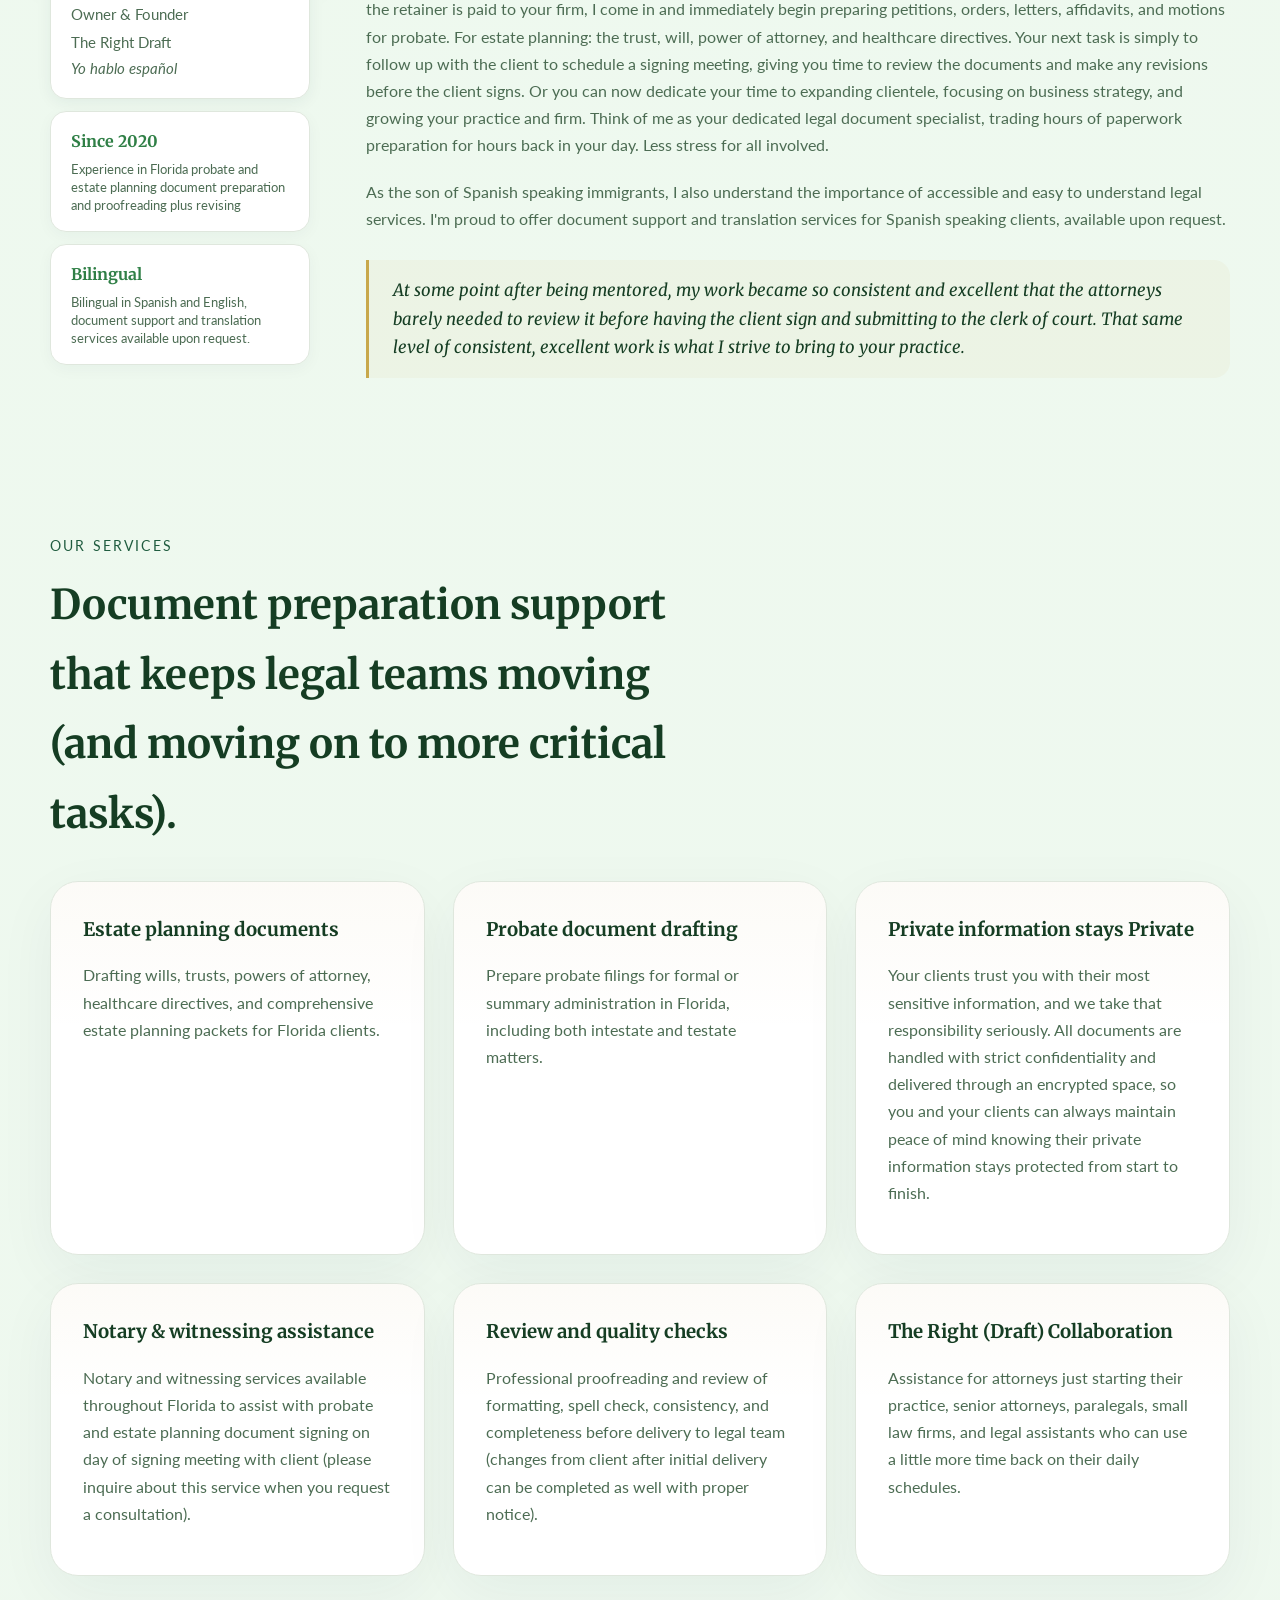
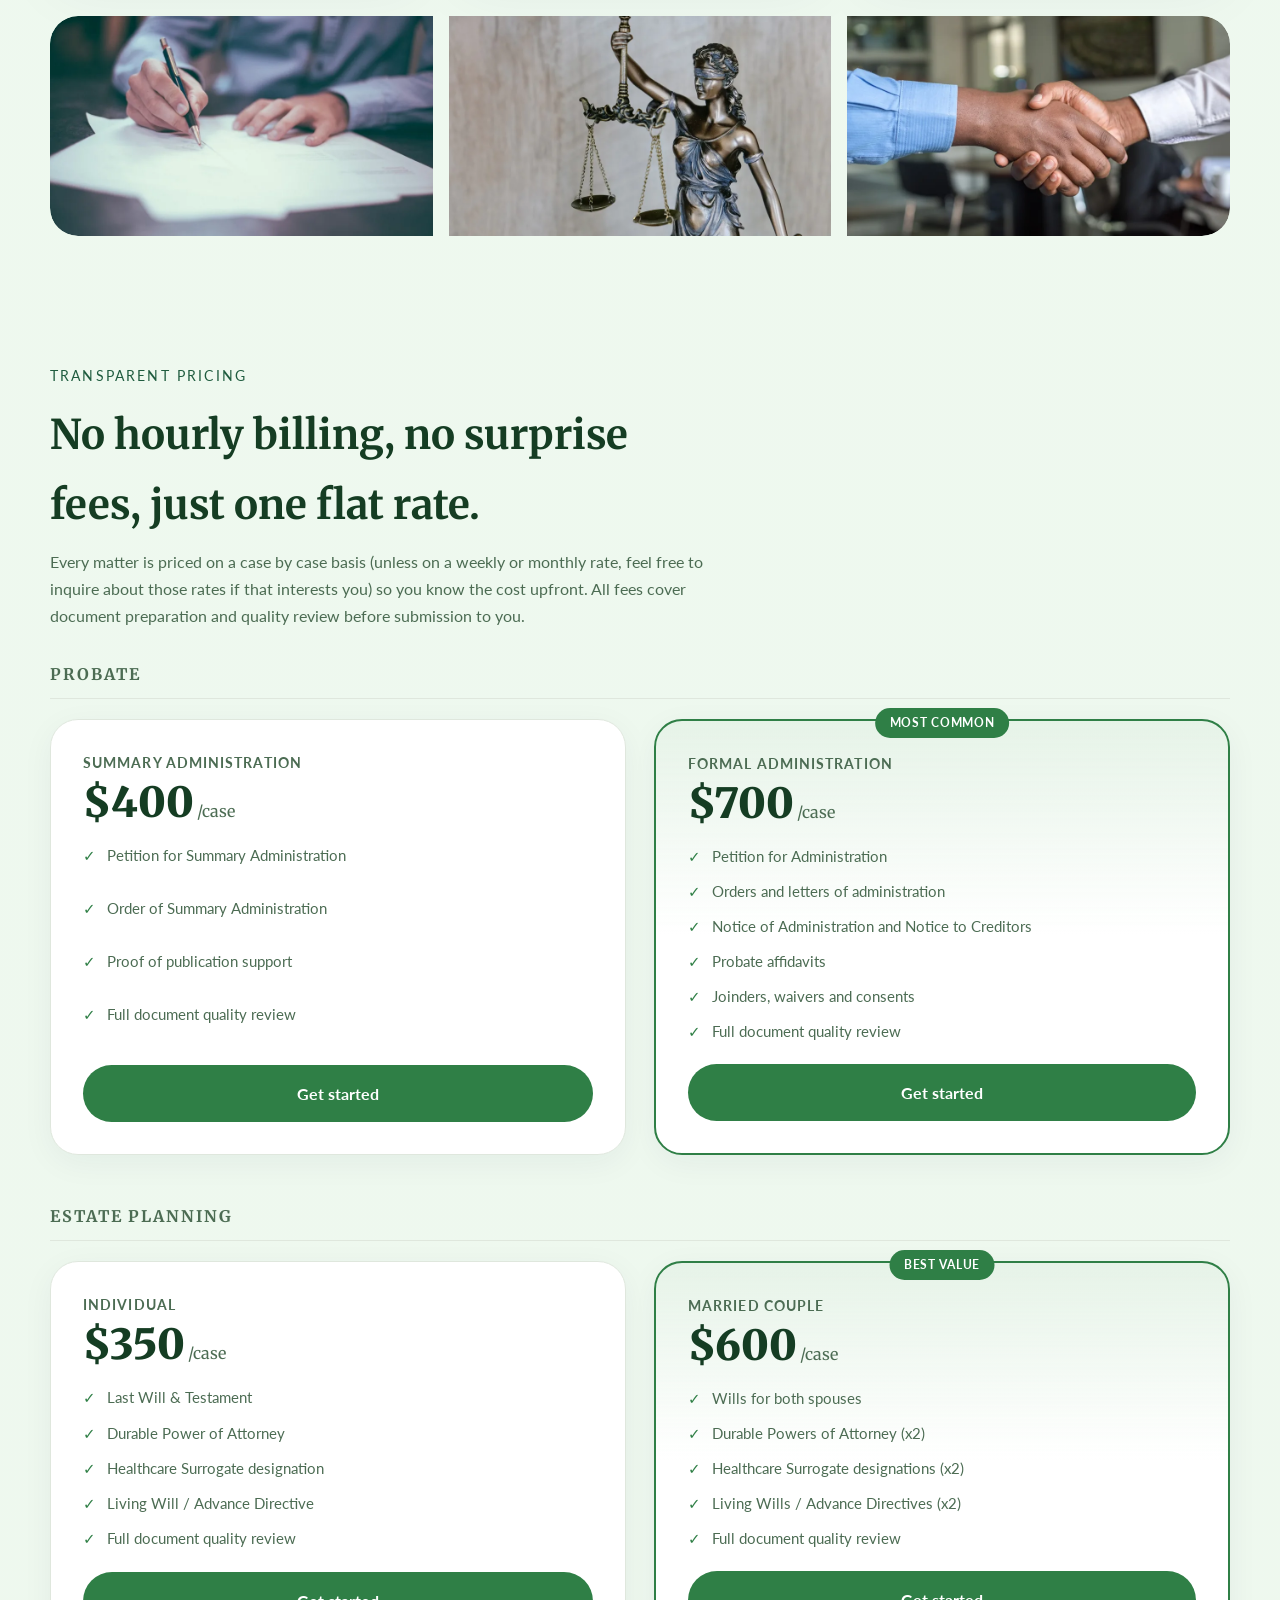
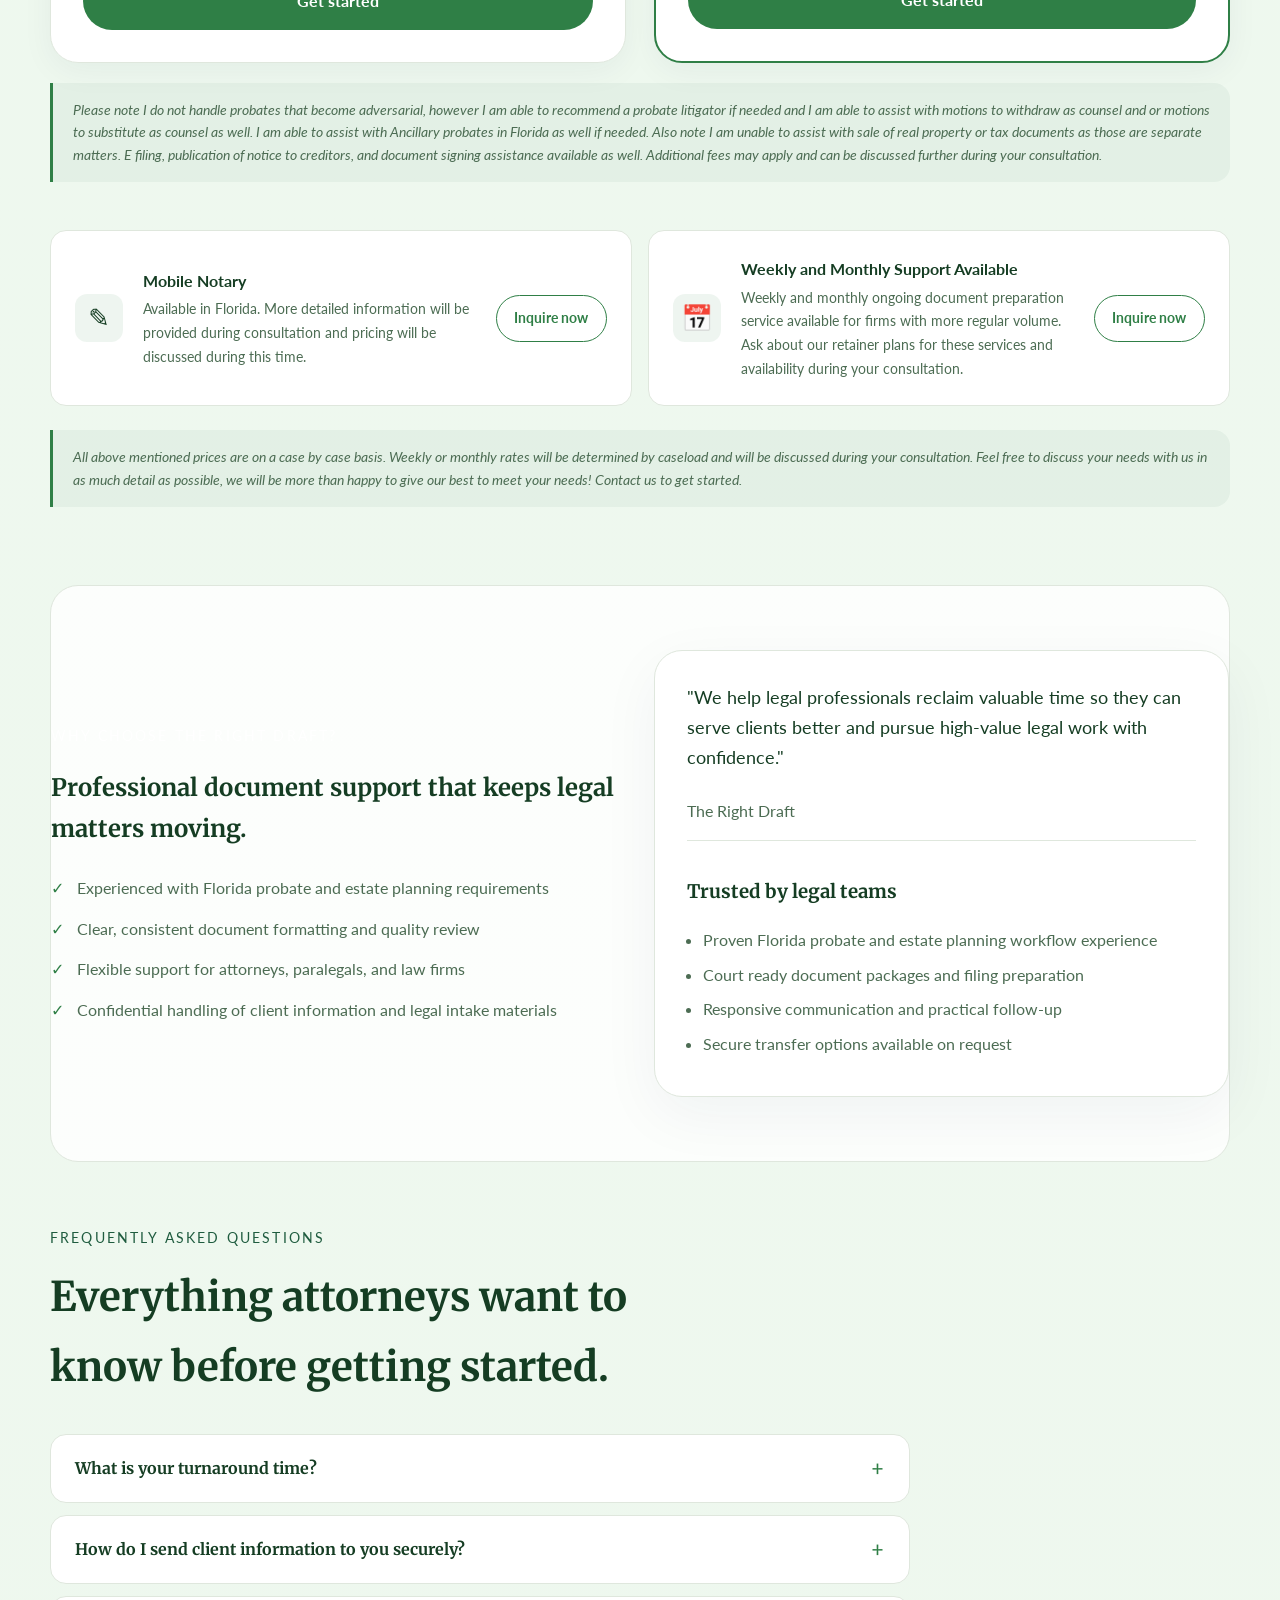
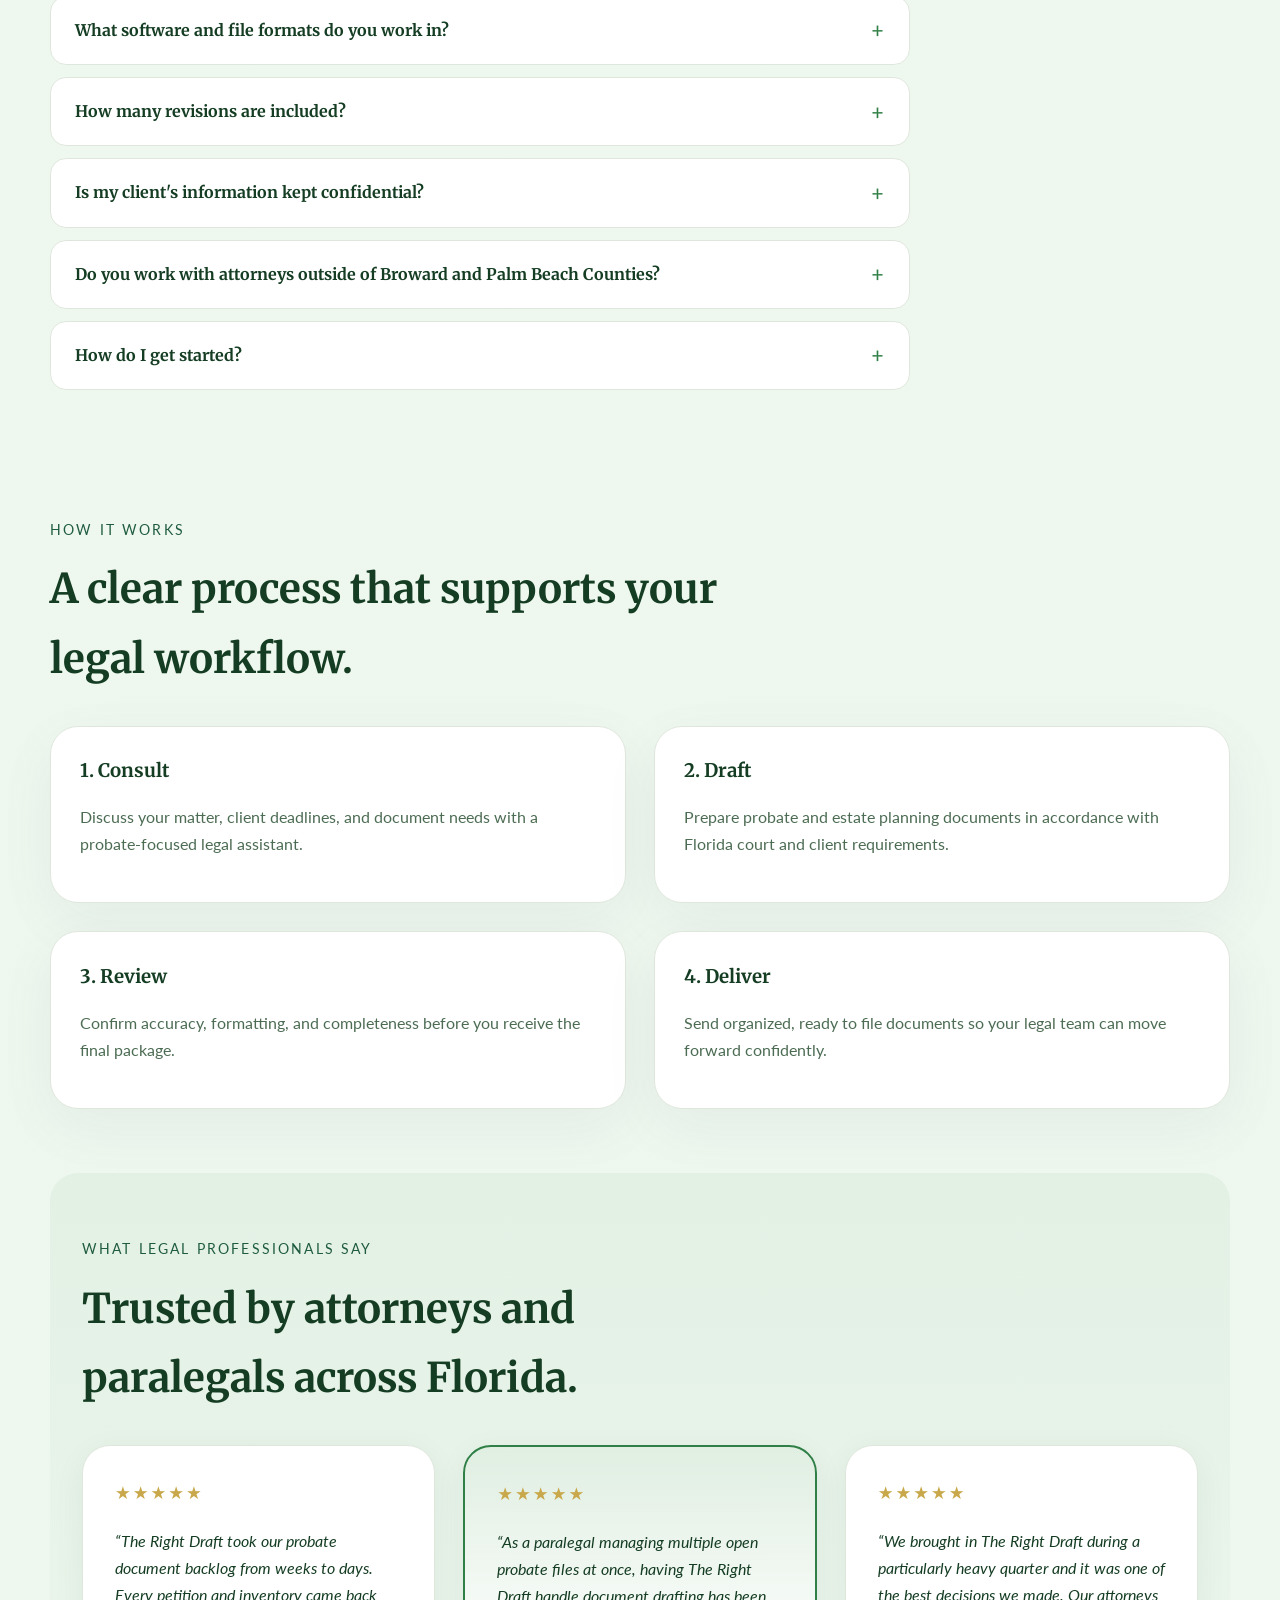
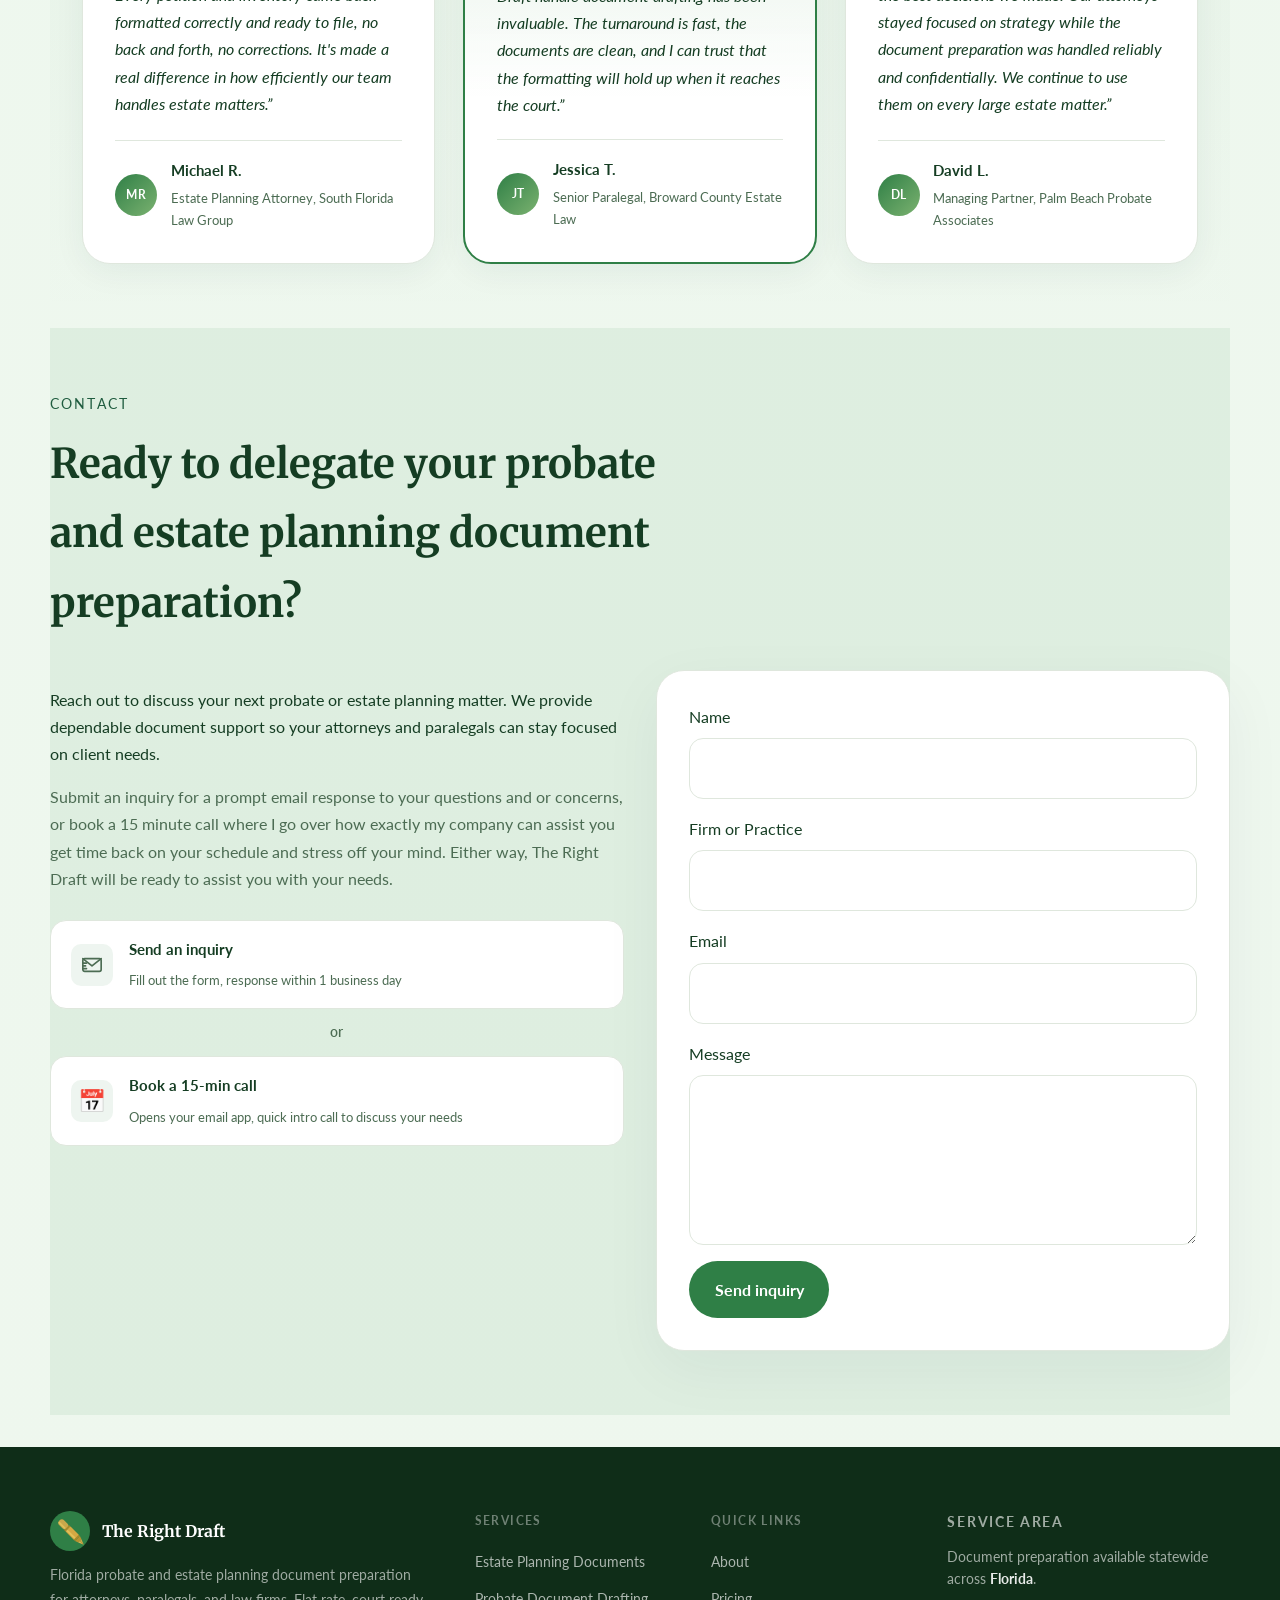
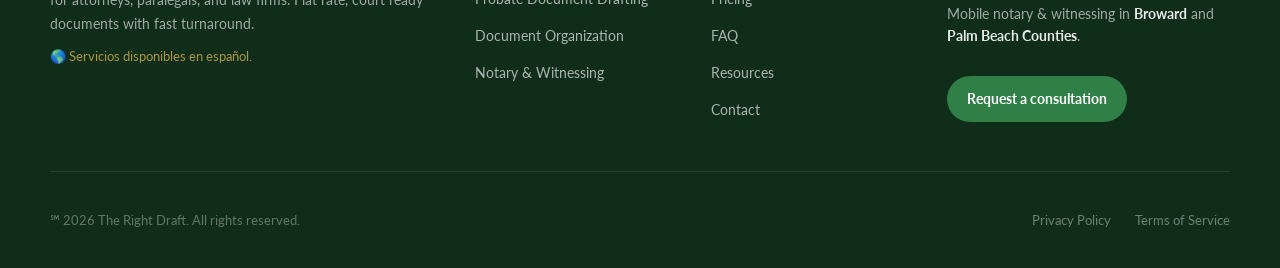
==== commit a8cd44c8: "Update contact icon/copy, footer name, SM mark, add Privacy Policy and Terms of Service pages" ====
--- a/index.html
+++ b/index.html
@@ -579,11 +579,19 @@
       <div class="grid two-column contact-grid">
         <div>
           <p>Reach out to discuss your next probate or estate planning matter. We provide dependable document support so your attorneys and paralegals can stay focused on client needs.</p>
-          <p class="contact-note">Submit an inquiry through the form and we’ll respond promptly with a custom support plan and quote.</p>
+          <p class="contact-note">Submit an inquiry for a prompt email response to your questions and or concerns, or book a 15 minute call where I go over how exactly my company can assist you get time back on your schedule and stress off your mind. Either way, The Right Draft will be ready to assist you with your needs.</p>
 
           <div class="contact-options">
             <div class="contact-option">
-              <span class="contact-option-icon">&#9993;</span>
+              <span class="contact-option-icon">
+                <svg xmlns="http://www.w3.org/2000/svg" width="22" height="22" viewBox="0 0 24 24" fill="none" stroke="currentColor" stroke-width="1.8" stroke-linecap="round" stroke-linejoin="round" aria-hidden="true">
+                  <rect x="2" y="5" width="20" height="14" rx="2"/>
+                  <polyline points="2,5 12,13 22,5"/>
+                  <line x1="2" y1="10" x2="6" y2="10"/>
+                  <line x1="2" y1="13" x2="5" y2="13"/>
+                  <line x1="2" y1="16" x2="6" y2="16"/>
+                </svg>
+              </span>
               <div>
                 <strong>Send an inquiry</strong>
                 <span>Fill out the form, response within 1 business day</span>
@@ -633,7 +641,7 @@
         <div class="footer-brand">
           <div class="footer-logo-row">
             <img src="images/logo.svg" alt="The Right Draft LLC" width="40" height="40" />
-            <strong>The Right Draft LLC</strong>
+            <strong>The Right Draft</strong>
           </div>
           <p>Florida probate and estate planning document preparation for attorneys, paralegals, and law firms. Flat rate, court ready documents with fast turnaround.</p>
           <p class="footer-bilingual">&#127758; Servicios disponibles en espa&ntilde;ol.</p>
@@ -670,7 +678,7 @@
       </div>
 
       <div class="footer-bottom">
-        <p>&copy; 2026 The Right Draft LLC. All rights reserved.</p>
+        <p>&#8480; 2026 The Right Draft. All rights reserved.</p>
         <div class="footer-legal-links">
           <a href="/privacy">Privacy Policy</a>
           <a href="/terms">Terms of Service</a>
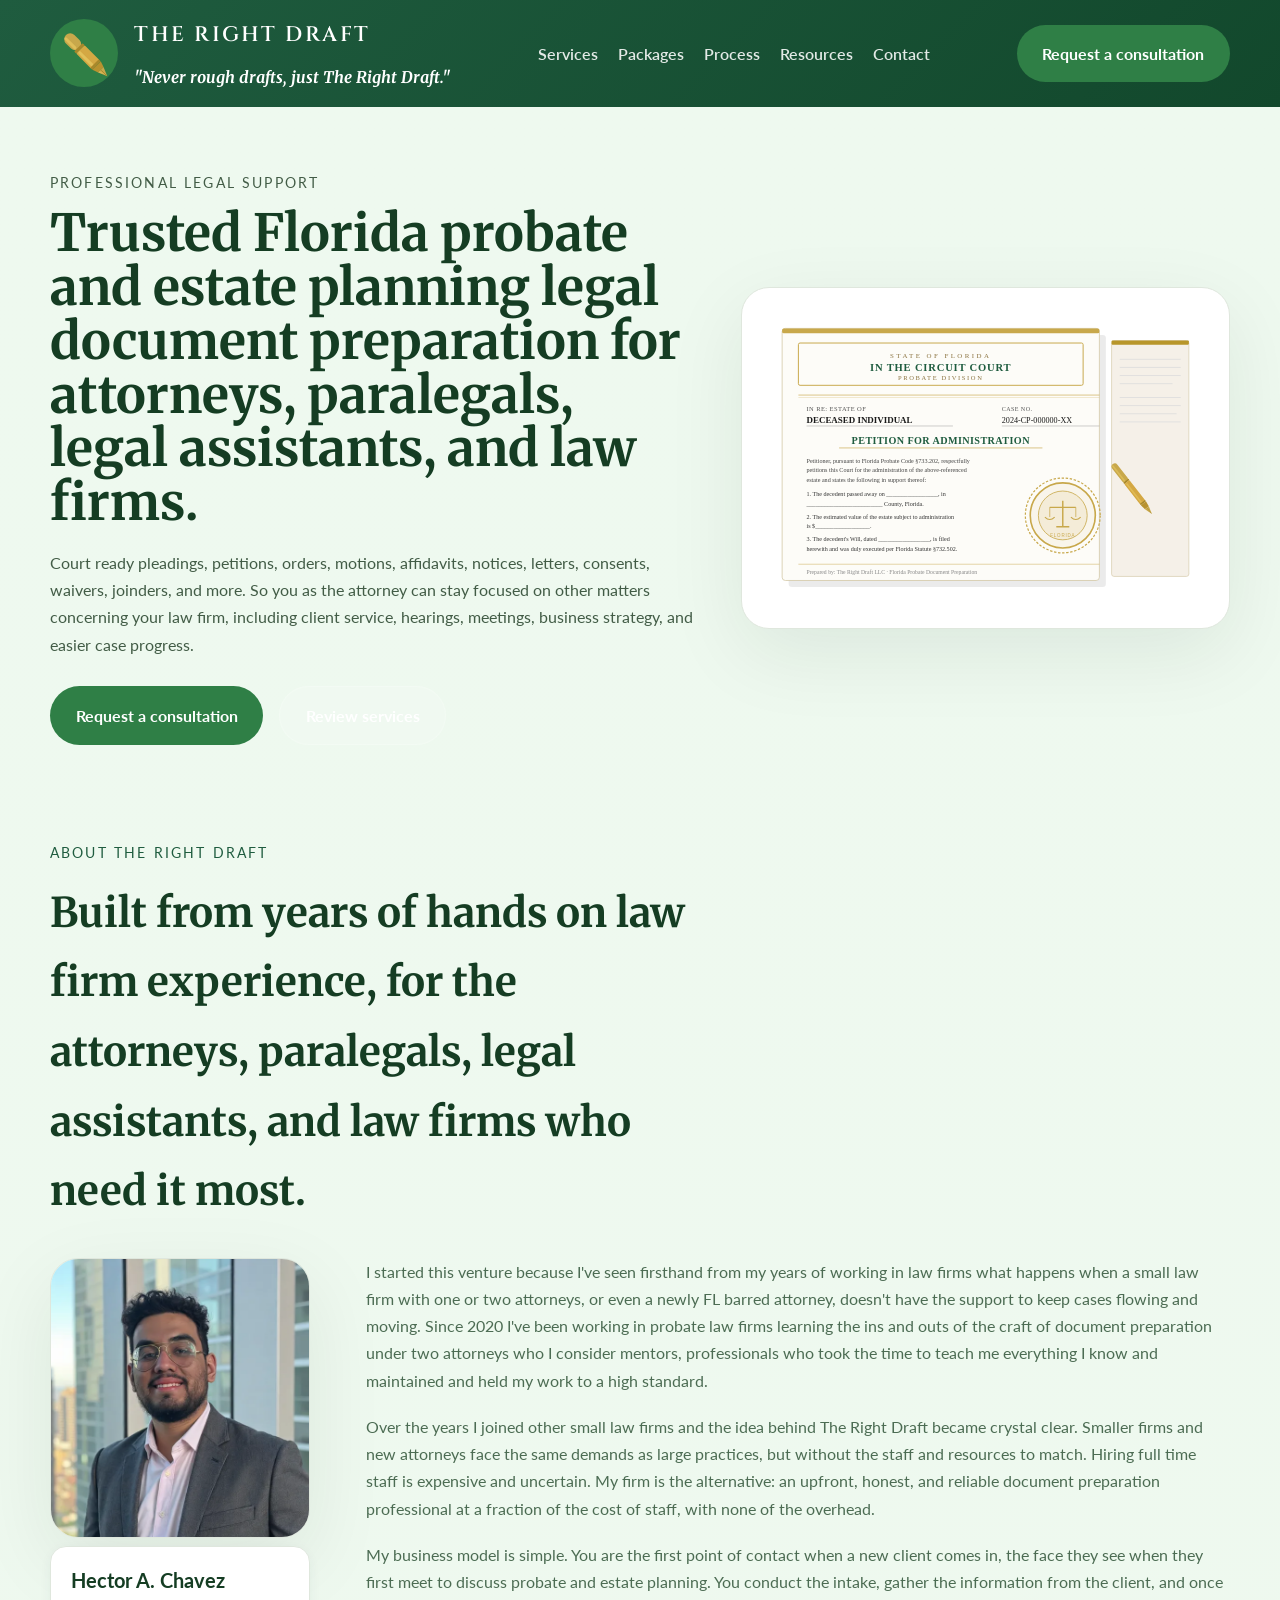
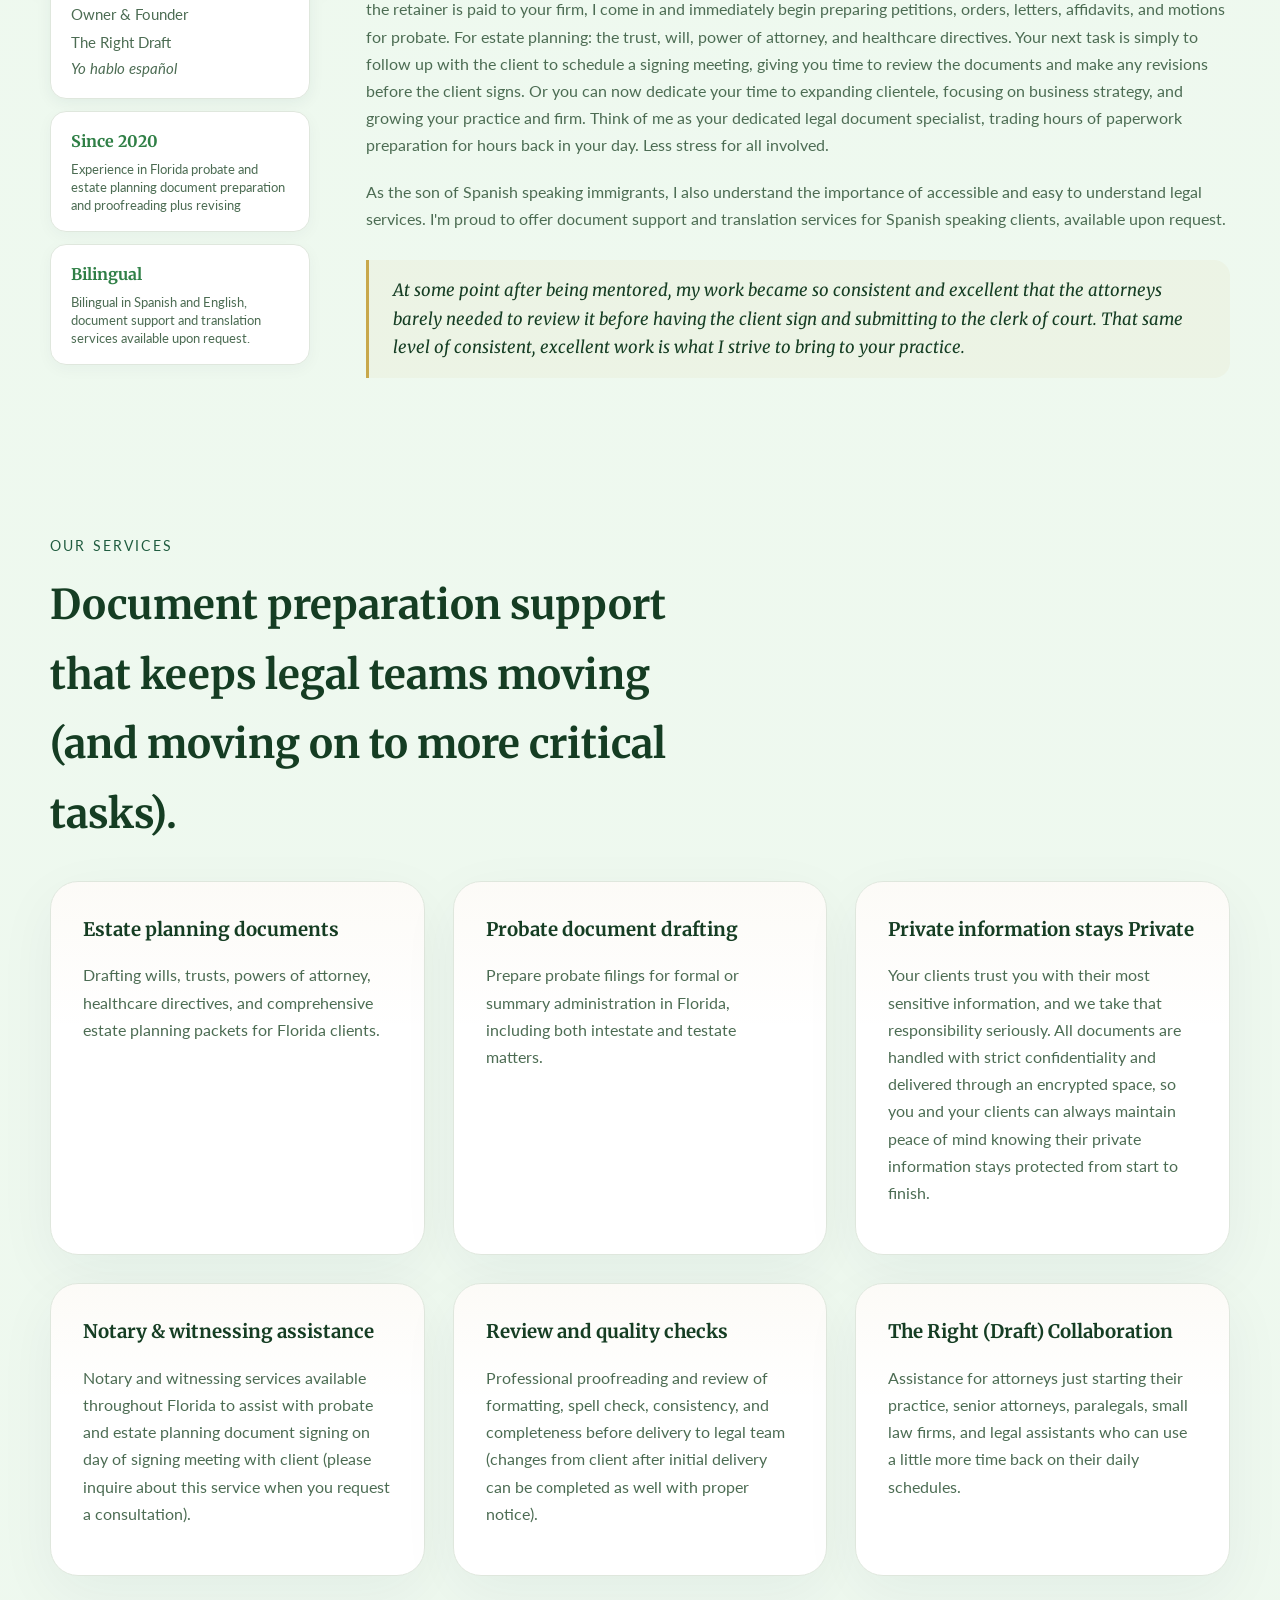
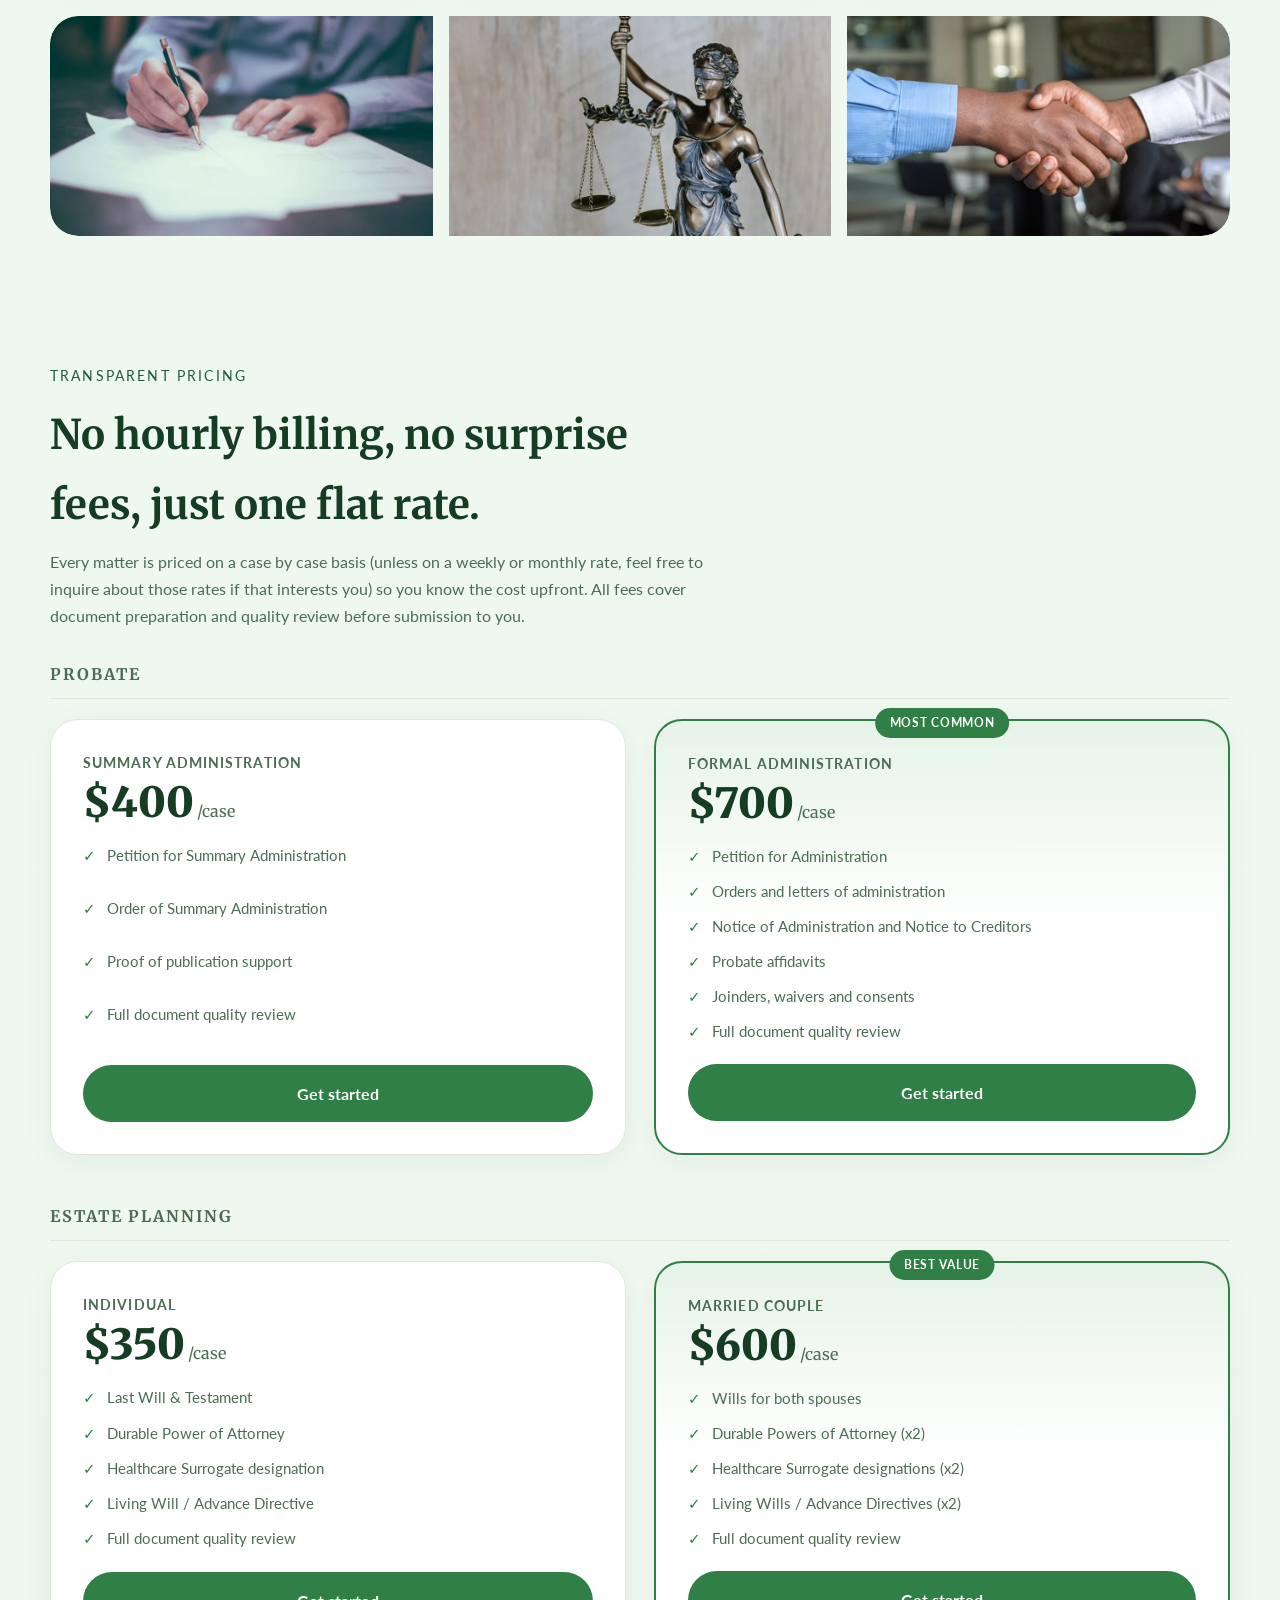
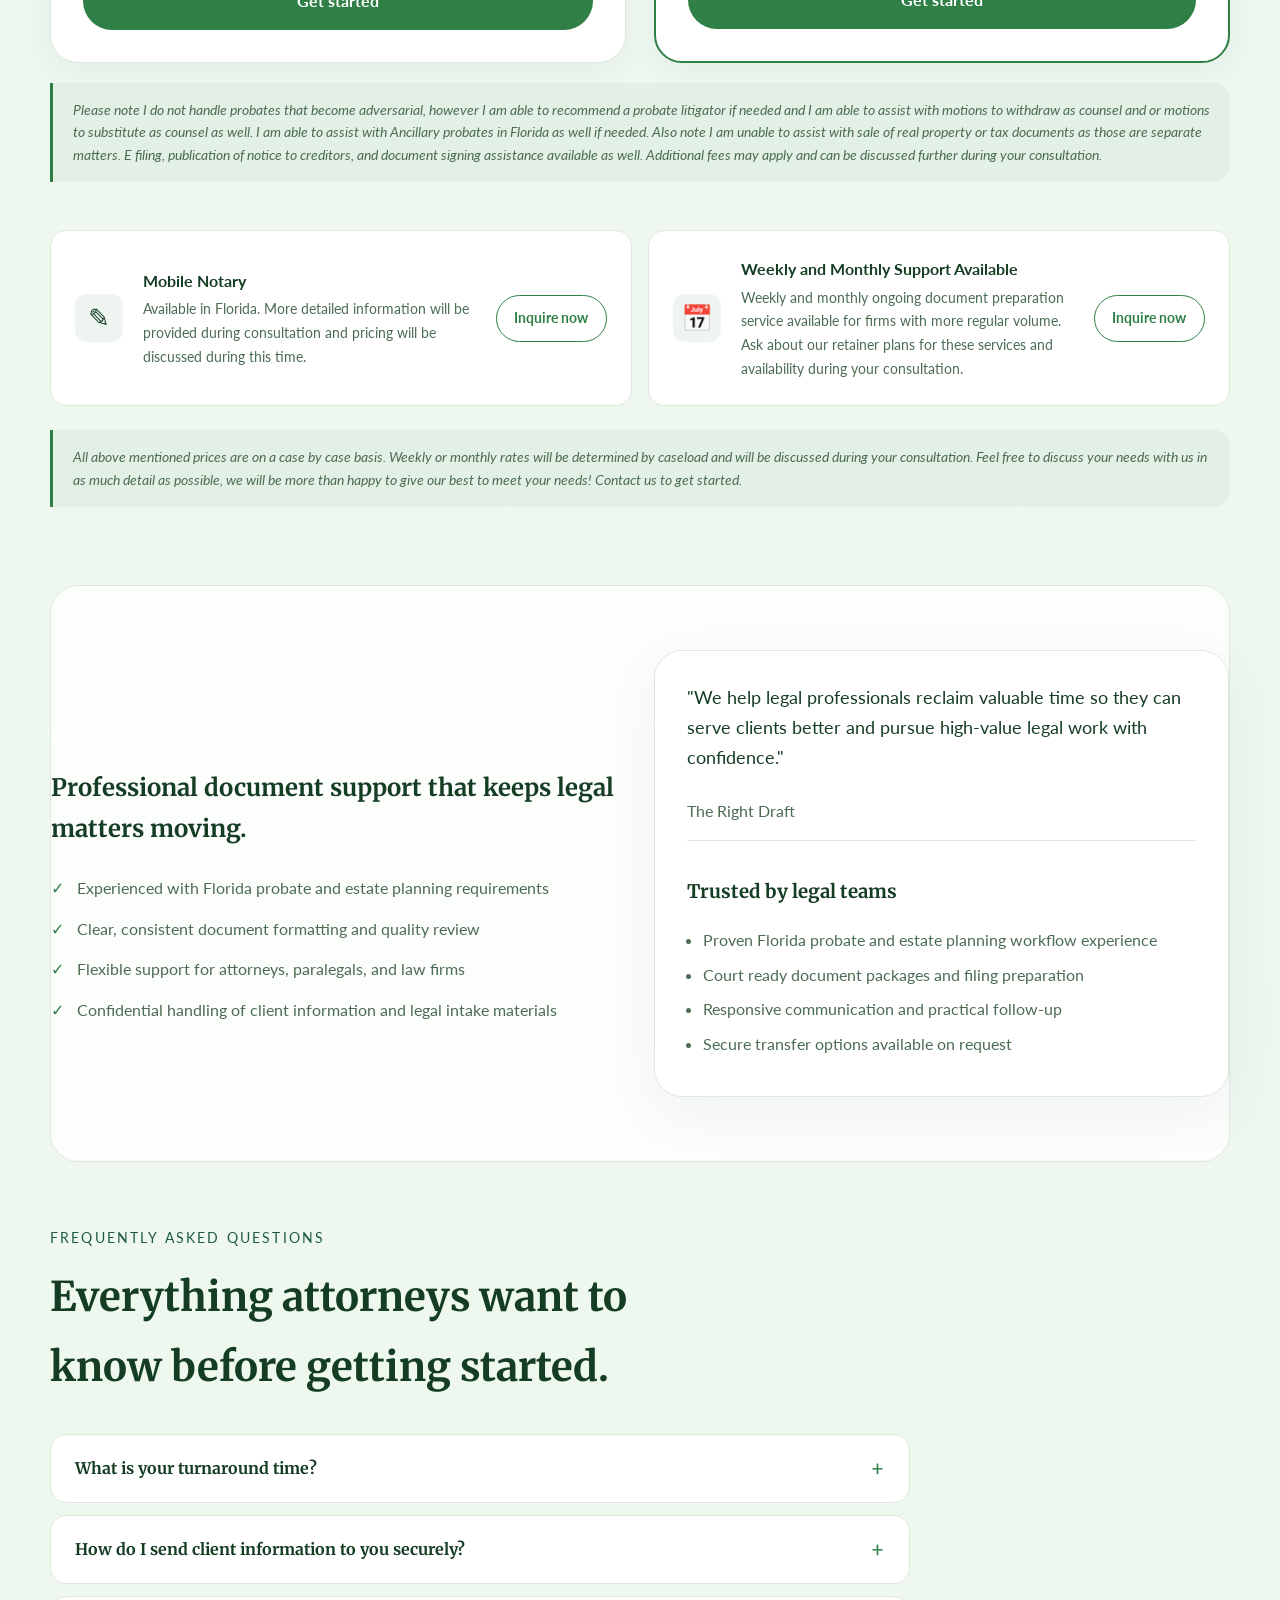
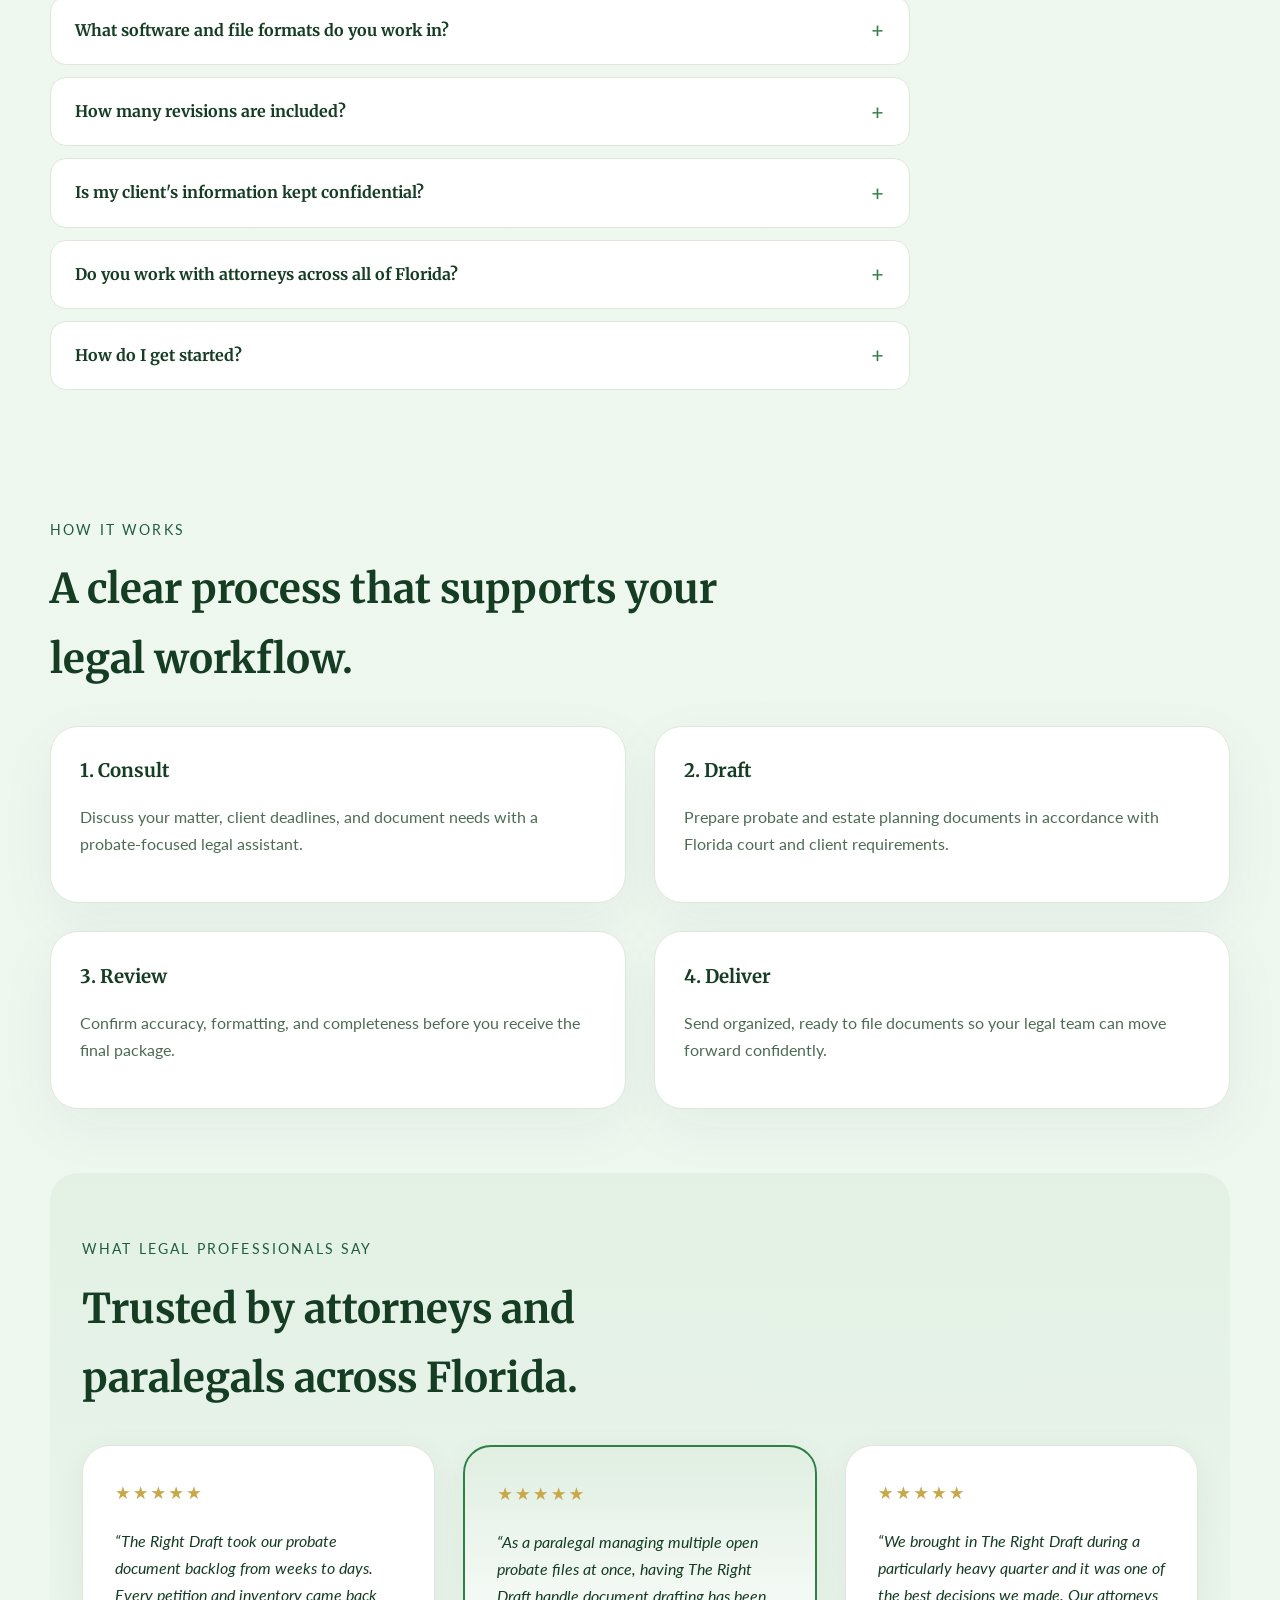
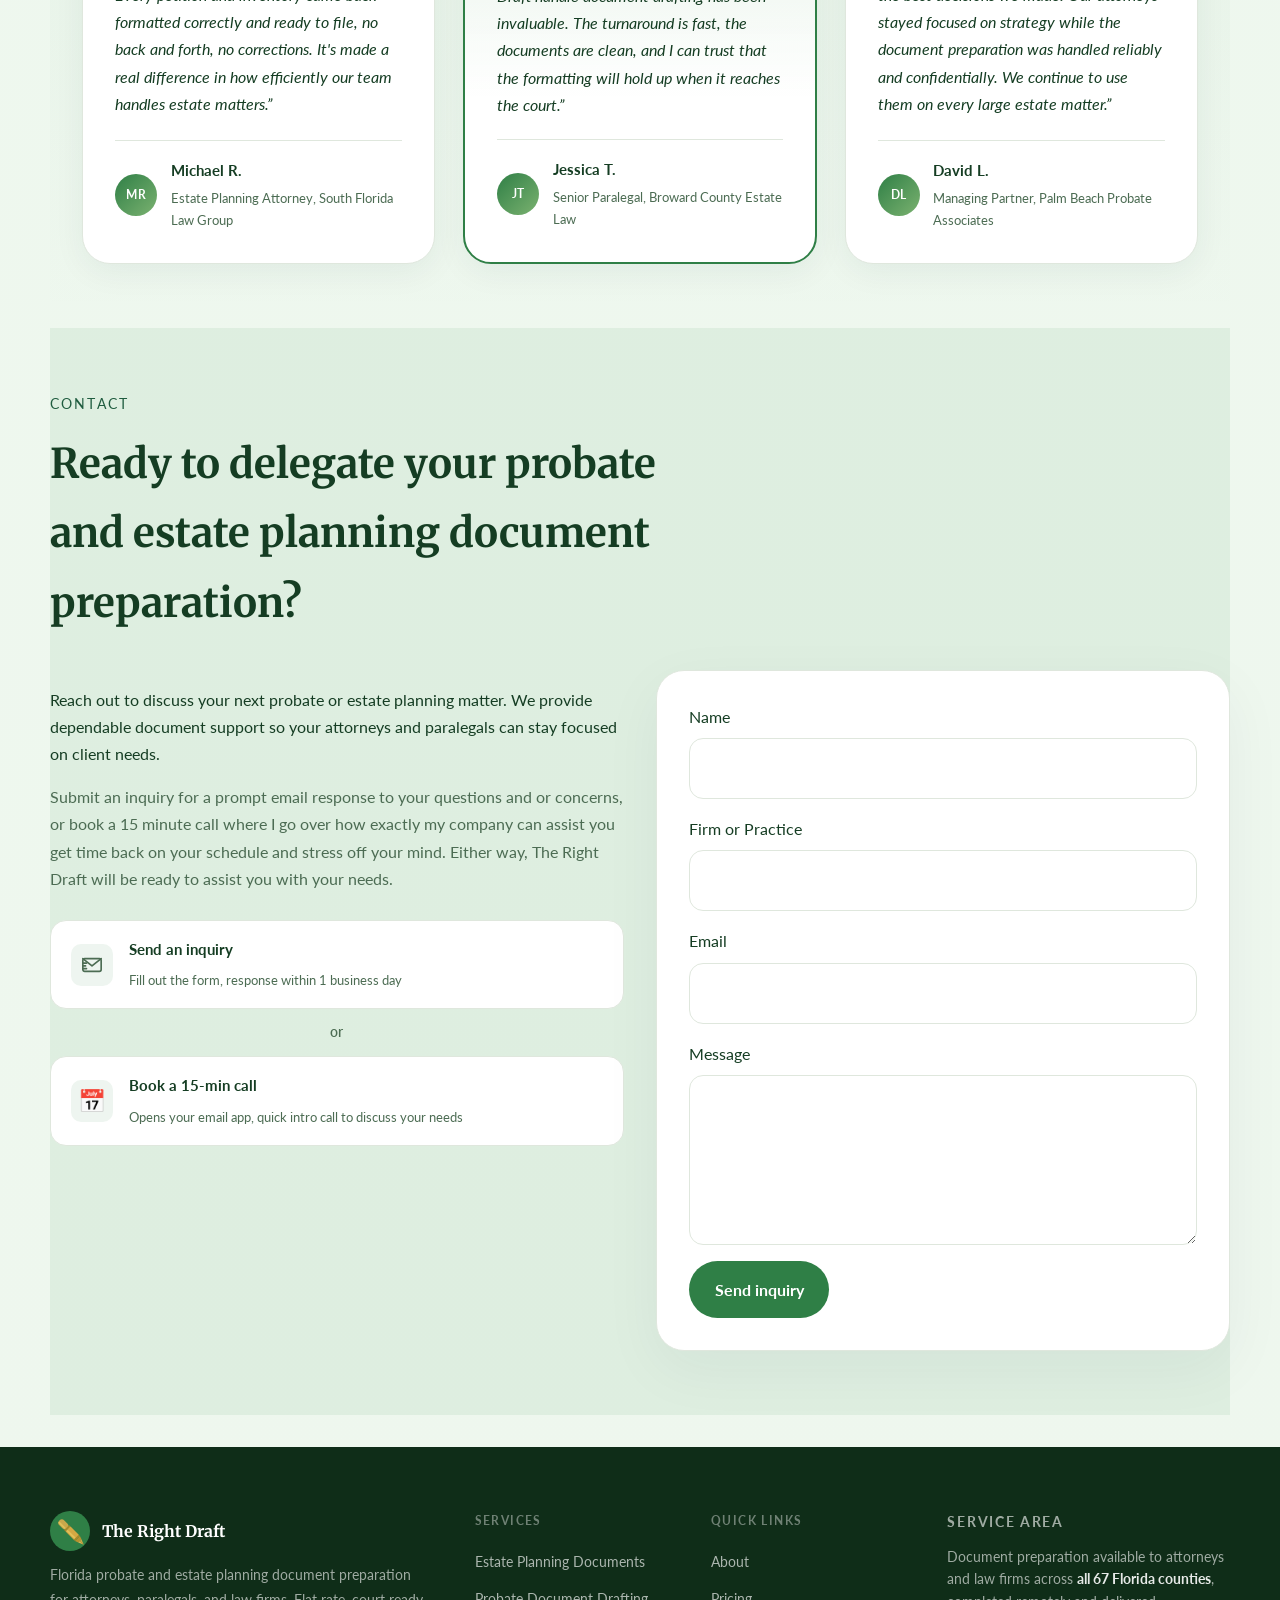
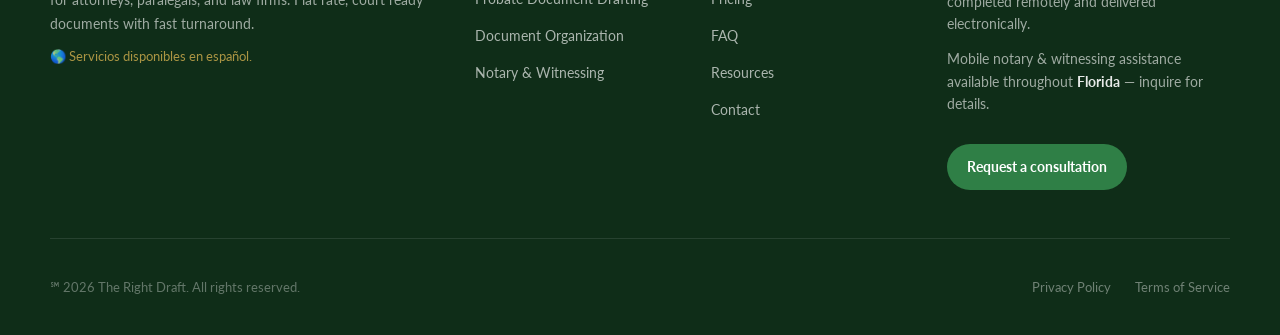
==== commit 2d280a7b: "Expand service area to all 67 Florida counties in copy, FAQ, footer, and schema markup" ====
--- a/index.html
+++ b/index.html
@@ -3,17 +3,17 @@
 <head>
   <meta charset="UTF-8" />
   <meta name="viewport" content="width=device-width, initial-scale=1.0" />
-  <title>The Right Draft LLC | Florida Probate & Estate Planning Legal Document Preparation</title>
-  <meta name="description" content="Florida probate and estate planning legal document preparation for attorneys and law firms. Court-ready documents for summary administration, formal administration, wills, and trusts. Flat-rate pricing. Broward &amp; Palm Beach County." />
-  <meta name="keywords" content="Florida probate document preparation, estate planning document preparation, probate attorney support Florida, summary administration documents, formal administration documents, will preparation Florida, trust document preparation, legal document drafting Broward County, paralegal support Palm Beach County, mobile notary Fort Lauderdale, bilingual legal services Florida, court-ready probate documents" />
+  <title>The Right Draft | Freelance Probate & Estate Planning Document Preparation for Florida Attorneys</title>
+  <meta name="description" content="Freelance legal document preparation for Florida probate and estate planning attorneys, paralegals, and law firms. Court-ready summary administration, formal administration, wills, trusts, and powers of attorney. Flat-rate pricing. Serving all of Florida — bilingual support available." />
+  <meta name="keywords" content="freelance legal document preparation Florida, probate document preparer Florida attorney, estate planning document preparation attorney support, summary administration document preparation Florida, formal administration documents Florida, probate paralegal support Broward County, estate planning document drafter Palm Beach County, legal document preparation for law firms Florida, bilingual probate document preparation Florida, court ready probate documents Florida, freelance paralegal document support Florida, will drafting support attorney Florida" />
   <meta name="theme-color" content="#2f7f46" />
   <meta name="robots" content="index, follow" />
   <link rel="canonical" href="https://therightdraftllc.com/" />
   <link rel="sitemap" type="application/xml" href="/sitemap.xml" />
   <link rel="icon" type="image/svg+xml" href="favicon.svg" />
   <link rel="apple-touch-icon" href="images/apple-touch-icon.png" />
-  <meta property="og:title" content="The Right Draft LLC | Florida Probate & Estate Planning Legal Document Preparation" />
-  <meta property="og:description" content="Florida probate and estate planning legal document preparation for attorneys and law firms. Court-ready documents, flat-rate pricing, fast turnaround. Serving Broward &amp; Palm Beach County." />
+  <meta property="og:title" content="The Right Draft | Freelance Probate & Estate Planning Document Preparation for Florida Attorneys" />
+  <meta property="og:description" content="Freelance legal document preparation for Florida probate and estate planning attorneys and law firms. Court-ready documents, flat-rate pricing, fast turnaround. Bilingual support available." />
   <meta property="og:type" content="website" />
   <meta property="og:url" content="https://therightdraftllc.com/" />
   <meta property="og:image" content="https://therightdraftllc.com/og-image.png" />
@@ -21,8 +21,8 @@
   <meta property="og:image:width" content="1200" />
   <meta property="og:image:height" content="630" />
   <meta name="twitter:card" content="summary_large_image" />
-  <meta name="twitter:title" content="The Right Draft LLC | Florida Probate & Estate Planning Legal Document Preparation" />
-  <meta name="twitter:description" content="Florida probate and estate planning legal document preparation for attorneys and law firms. Court-ready documents, flat-rate pricing, fast turnaround." />
+  <meta name="twitter:title" content="The Right Draft | Freelance Probate & Estate Planning Document Preparation for Florida Attorneys" />
+  <meta name="twitter:description" content="Freelance legal document preparation for Florida probate and estate planning attorneys and law firms. Court-ready documents, flat-rate pricing, fast turnaround." />
   <meta name="twitter:image" content="https://therightdraftllc.com/og-image.png" />
   <link href="https://fonts.googleapis.com/css2?family=Cinzel:wght@400;600;700&family=Lato:wght@400;700;900&family=Merriweather:wght@400;700;900&display=swap" rel="stylesheet">
   <link rel="stylesheet" href="styles.css" />
@@ -38,117 +38,215 @@
 
   <!-- Schema.org structured data: LocalBusiness + LegalService -->
   <script type="application/ld+json">
-  {
-    "@context": "https://schema.org",
-    "@type": ["LegalService", "LocalBusiness"],
-    "name": "The Right Draft LLC",
-    "description": "Professional probate and estate planning document preparation for attorneys, paralegals, and law firms across Florida. Flat rate, court ready documents with fast turnaround.",
-    "url": "https://therightdraftllc.com",
-    "logo": "https://therightdraftllc.com/images/logo.svg",
-    "image": "https://therightdraftllc.com/og-image.png",
-    "founder": {
-      "@type": "Person",
-      "name": "Hector A. Chavez"
+  [
+    {
+      "@context": "https://schema.org",
+      "@type": ["LegalService", "ProfessionalService"],
+      "@id": "https://therightdraftllc.com/#business",
+      "name": "The Right Draft",
+      "alternateName": "The Right Draft LLC",
+      "description": "Freelance legal document preparation service for Florida probate and estate planning attorneys, paralegals, and law firms. Court-ready petitions, orders, wills, trusts, powers of attorney, and estate planning documents prepared at attorney direction. Flat-rate pricing, fast turnaround, bilingual support in English and Spanish.",
+      "url": "https://therightdraftllc.com",
+      "logo": {
+        "@type": "ImageObject",
+        "url": "https://therightdraftllc.com/images/logo.svg",
+        "width": 192,
+        "height": 192
+      },
+      "image": "https://therightdraftllc.com/og-image.png",
+      "founder": {
+        "@type": "Person",
+        "name": "Hector A. Chavez",
+        "jobTitle": "Owner & Founder",
+        "knowsLanguage": ["en", "es"],
+        "worksFor": { "@id": "https://therightdraftllc.com/#business" }
+      },
+      "foundingDate": "2020",
+      "address": {
+        "@type": "PostalAddress",
+        "addressRegion": "FL",
+        "addressCountry": "US"
+      },
+      "areaServed": [
+        { "@type": "State", "name": "Florida" },
+        { "@type": "County", "name": "Miami-Dade County", "containedInPlace": { "@type": "State", "name": "Florida" } },
+        { "@type": "County", "name": "Broward County", "containedInPlace": { "@type": "State", "name": "Florida" } },
+        { "@type": "County", "name": "Palm Beach County", "containedInPlace": { "@type": "State", "name": "Florida" } },
+        { "@type": "County", "name": "Hillsborough County", "containedInPlace": { "@type": "State", "name": "Florida" } },
+        { "@type": "County", "name": "Orange County", "containedInPlace": { "@type": "State", "name": "Florida" } },
+        { "@type": "County", "name": "Pinellas County", "containedInPlace": { "@type": "State", "name": "Florida" } },
+        { "@type": "County", "name": "Duval County", "containedInPlace": { "@type": "State", "name": "Florida" } },
+        { "@type": "County", "name": "Lee County", "containedInPlace": { "@type": "State", "name": "Florida" } },
+        { "@type": "County", "name": "Polk County", "containedInPlace": { "@type": "State", "name": "Florida" } },
+        { "@type": "County", "name": "Sarasota County", "containedInPlace": { "@type": "State", "name": "Florida" } },
+        { "@type": "County", "name": "Collier County", "containedInPlace": { "@type": "State", "name": "Florida" } },
+        { "@type": "County", "name": "Volusia County", "containedInPlace": { "@type": "State", "name": "Florida" } },
+        { "@type": "County", "name": "Seminole County", "containedInPlace": { "@type": "State", "name": "Florida" } },
+        { "@type": "County", "name": "Pasco County", "containedInPlace": { "@type": "State", "name": "Florida" } },
+        { "@type": "County", "name": "Brevard County", "containedInPlace": { "@type": "State", "name": "Florida" } },
+        { "@type": "County", "name": "Escambia County", "containedInPlace": { "@type": "State", "name": "Florida" } },
+        { "@type": "County", "name": "Leon County", "containedInPlace": { "@type": "State", "name": "Florida" } },
+        { "@type": "County", "name": "Alachua County", "containedInPlace": { "@type": "State", "name": "Florida" } },
+        { "@type": "County", "name": "Marion County", "containedInPlace": { "@type": "State", "name": "Florida" } },
+        { "@type": "County", "name": "St. Lucie County", "containedInPlace": { "@type": "State", "name": "Florida" } },
+        { "@type": "County", "name": "Manatee County", "containedInPlace": { "@type": "State", "name": "Florida" } },
+        { "@type": "County", "name": "Monroe County", "containedInPlace": { "@type": "State", "name": "Florida" } }
+      ],
+      "knowsLanguage": ["en", "es"],
+      "priceRange": "$300 - $900",
+      "currenciesAccepted": "USD",
+      "paymentAccepted": "Invoice",
+      "contactPoint": {
+        "@type": "ContactPoint",
+        "contactType": "customer service",
+        "email": "hector@therightdraftllc.com",
+        "url": "https://therightdraftllc.com/#contact",
+        "availableLanguage": ["English", "Spanish"]
+      },
+      "hasOfferCatalog": {
+        "@type": "OfferCatalog",
+        "name": "Florida Probate & Estate Planning Document Preparation Services",
+        "itemListElement": [
+          {
+            "@type": "Offer",
+            "itemOffered": {
+              "@type": "Service",
+              "name": "Summary Administration Document Preparation",
+              "description": "Complete Florida probate summary administration document package including petition, order, and all required filings, prepared at attorney direction.",
+              "provider": { "@id": "https://therightdraftllc.com/#business" }
+            },
+            "price": "350",
+            "priceCurrency": "USD",
+            "eligibleRegion": { "@type": "State", "name": "Florida" }
+          },
+          {
+            "@type": "Offer",
+            "itemOffered": {
+              "@type": "Service",
+              "name": "Formal Administration Document Preparation",
+              "description": "Full Florida formal probate administration document package including petitions, letters of administration, inventories, accountings, and required court filings, prepared at attorney direction.",
+              "provider": { "@id": "https://therightdraftllc.com/#business" }
+            },
+            "price": "600",
+            "priceCurrency": "USD",
+            "eligibleRegion": { "@type": "State", "name": "Florida" }
+          },
+          {
+            "@type": "Offer",
+            "itemOffered": {
+              "@type": "Service",
+              "name": "Complex Formal Administration Document Preparation",
+              "description": "Expanded Florida formal probate administration document package for complex multi-asset or multi-beneficiary estates, prepared at attorney direction.",
+              "provider": { "@id": "https://therightdraftllc.com/#business" }
+            },
+            "price": "900",
+            "priceCurrency": "USD",
+            "eligibleRegion": { "@type": "State", "name": "Florida" }
+          },
+          {
+            "@type": "Offer",
+            "itemOffered": {
+              "@type": "Service",
+              "name": "Individual Estate Planning Document Package",
+              "description": "Will, durable power of attorney, healthcare surrogate designation, and living will for one individual, prepared at attorney direction.",
+              "provider": { "@id": "https://therightdraftllc.com/#business" }
+            },
+            "price": "300",
+            "priceCurrency": "USD",
+            "eligibleRegion": { "@type": "State", "name": "Florida" }
+          },
+          {
+            "@type": "Offer",
+            "itemOffered": {
+              "@type": "Service",
+              "name": "Married Couple Estate Planning Document Package",
+              "description": "Complete estate planning document set for married couples including wills, powers of attorney, healthcare surrogates, and living wills for both spouses, prepared at attorney direction.",
+              "provider": { "@id": "https://therightdraftllc.com/#business" }
+            },
+            "price": "550",
+            "priceCurrency": "USD",
+            "eligibleRegion": { "@type": "State", "name": "Florida" }
+          },
+          {
+            "@type": "Offer",
+            "itemOffered": {
+              "@type": "Service",
+              "name": "Ancillary Probate Document Preparation",
+              "description": "Florida ancillary probate document preparation for out-of-state decedents with Florida assets, prepared at attorney direction.",
+              "provider": { "@id": "https://therightdraftllc.com/#business" }
+            },
+            "eligibleRegion": { "@type": "State", "name": "Florida" }
+          },
+          {
+            "@type": "Offer",
+            "itemOffered": {
+              "@type": "Service",
+              "name": "Mobile Notary & Witnessing Assistance",
+              "description": "Mobile notary and document witnessing services for probate and estate planning signings throughout Florida.",
+              "provider": { "@id": "https://therightdraftllc.com/#business" }
+            },
+            "eligibleRegion": { "@type": "State", "name": "Florida" }
+          }
+        ]
+      }
     },
-    "address": {
-      "@type": "PostalAddress",
-      "addressRegion": "FL",
-      "addressCountry": "US"
+    {
+      "@context": "https://schema.org",
+      "@type": "WebSite",
+      "@id": "https://therightdraftllc.com/#website",
+      "url": "https://therightdraftllc.com",
+      "name": "The Right Draft",
+      "description": "Freelance legal document preparation for Florida probate and estate planning attorneys and law firms.",
+      "publisher": { "@id": "https://therightdraftllc.com/#business" },
+      "inLanguage": ["en", "es"]
     },
-    "areaServed": [
-      {
-        "@type": "State",
-        "name": "Florida"
-      },
-      {
-        "@type": "County",
-        "name": "Broward County"
-      },
-      {
-        "@type": "County",
-        "name": "Palm Beach County"
-      }
-    ],
-    "serviceType": [
-      "Probate Document Preparation",
-      "Estate Planning Document Preparation",
-      "Summary Administration Documents",
-      "Formal Administration Documents",
-      "Will Drafting",
-      "Trust Drafting",
-      "Power of Attorney Preparation",
-      "Healthcare Directive Preparation",
-      "Mobile Notary Services",
-      "Document Witnessing"
-    ],
-    "knowsLanguage": ["en", "es"],
-    "priceRange": "$300 - $900 per case",
-    "currenciesAccepted": "USD",
-    "paymentAccepted": "Invoice",
-    "sameAs": [],
-    "contactPoint": {
-      "@type": "ContactPoint",
-      "contactType": "customer service",
-      "url": "https://therightdraftllc.com/#contact",
-      "availableLanguage": ["English", "Spanish"]
-    },
-    "hasOfferCatalog": {
-      "@type": "OfferCatalog",
-      "name": "Document Preparation Services",
-      "itemListElement": [
+    {
+      "@context": "https://schema.org",
+      "@type": "FAQPage",
+      "mainEntity": [
         {
-          "@type": "Offer",
-          "itemOffered": {
-            "@type": "Service",
-            "name": "Summary Administration Document Preparation",
-            "description": "Full document package for Florida probate summary administration matters."
-          },
-          "price": "350",
-          "priceCurrency": "USD"
+          "@type": "Question",
+          "name": "What is The Right Draft?",
+          "acceptedAnswer": {
+            "@type": "Answer",
+            "text": "The Right Draft is a freelance legal document preparation service for Florida probate and estate planning attorneys, paralegals, and law firms. We prepare court-ready documents at attorney direction — we are not a law firm and do not provide legal advice."
+          }
         },
         {
-          "@type": "Offer",
-          "itemOffered": {
-            "@type": "Service",
-            "name": "Formal Administration Document Preparation",
-            "description": "Full document package for Florida formal probate administration matters."
-          },
-          "price": "600",
-          "priceCurrency": "USD"
+          "@type": "Question",
+          "name": "What Florida probate documents does The Right Draft prepare?",
+          "acceptedAnswer": {
+            "@type": "Answer",
+            "text": "The Right Draft prepares petitions, orders, letters of administration, inventories, affidavits, notices, joinders, waivers, and consents for both summary administration and formal administration matters in Florida, all at attorney direction."
+          }
         },
         {
-          "@type": "Offer",
-          "itemOffered": {
-            "@type": "Service",
-            "name": "Complex Formal Administration Document Preparation",
-            "description": "Expanded document package for complex Florida formal probate administration matters."
-          },
-          "price": "900",
-          "priceCurrency": "USD"
+          "@type": "Question",
+          "name": "Does The Right Draft serve attorneys throughout Florida?",
+          "acceptedAnswer": {
+            "@type": "Answer",
+            "text": "Yes. Document preparation services are available statewide across Florida. Mobile notary and witnessing assistance is also available throughout Florida."
+          }
         },
         {
-          "@type": "Offer",
-          "itemOffered": {
-            "@type": "Service",
-            "name": "Individual Estate Planning Package",
-            "description": "Will, Power of Attorney, Healthcare Surrogate, and Living Will for a single individual."
-          },
-          "price": "300",
-          "priceCurrency": "USD"
+          "@type": "Question",
+          "name": "Is bilingual document preparation available?",
+          "acceptedAnswer": {
+            "@type": "Answer",
+            "text": "Yes. The Right Draft offers bilingual document support in English and Spanish upon request."
+          }
         },
         {
-          "@type": "Offer",
-          "itemOffered": {
-            "@type": "Service",
-            "name": "Married Couple Estate Planning Package",
-            "description": "Complete estate planning document set for married couples, including wills and directives for both spouses."
-          },
-          "price": "550",
-          "priceCurrency": "USD"
+          "@type": "Question",
+          "name": "How much does probate document preparation cost?",
+          "acceptedAnswer": {
+            "@type": "Answer",
+            "text": "Flat-rate pricing starts at $350 for summary administration, $600 for formal administration, and $900 for complex formal administration. Estate planning packages start at $300 for an individual and $550 for a married couple. All fees are discussed upfront before any work begins."
+          }
         }
       ]
     }
-  }
+  ]
   </script>
 </head>
 <body>
@@ -474,9 +572,9 @@
         </details>
 
         <details class="faq-item">
-          <summary class="faq-question">Do you work with attorneys outside of Broward and Palm Beach Counties?</summary>
+          <summary class="faq-question">Do you work with attorneys across all of Florida?</summary>
           <div class="faq-answer">
-            <p>Yes, document preparation services are available to attorneys and law firms <strong>anywhere in Florida</strong>. All drafting is completed remotely and delivered electronically, so geography is not a limitation. Mobile notary and in person witnessing services are currently available in <strong>Broward and Palm Beach Counties</strong> only.</p>
+            <p>Yes. Document preparation services are available to attorneys and law firms <strong>anywhere in Florida</strong>, across all 67 counties. All drafting is completed remotely and delivered electronically, so geography is never a limitation. Whether you are in Miami-Dade, Broward, Palm Beach, Hillsborough, Orange, Duval, or any other Florida county, The Right Draft can assist your firm. Mobile notary and witnessing assistance is also available throughout Florida — feel free to inquire.</p>
           </div>
         </details>
 
@@ -670,8 +768,8 @@
 
         <div class="footer-contact">
           <p class="footer-col-label">Service area</p>
-          <p>Document preparation available statewide across <strong>Florida</strong>.</p>
-          <p>Mobile notary &amp; witnessing in <strong>Broward</strong> and <strong>Palm Beach Counties</strong>.</p>
+          <p>Document preparation available to attorneys and law firms across <strong>all 67 Florida counties</strong>, completed remotely and delivered electronically.</p>
+          <p>Mobile notary &amp; witnessing assistance available throughout <strong>Florida</strong> — inquire for details.</p>
           <a href="#contact" class="button button-primary footer-cta">Request a consultation</a>
         </div>
 
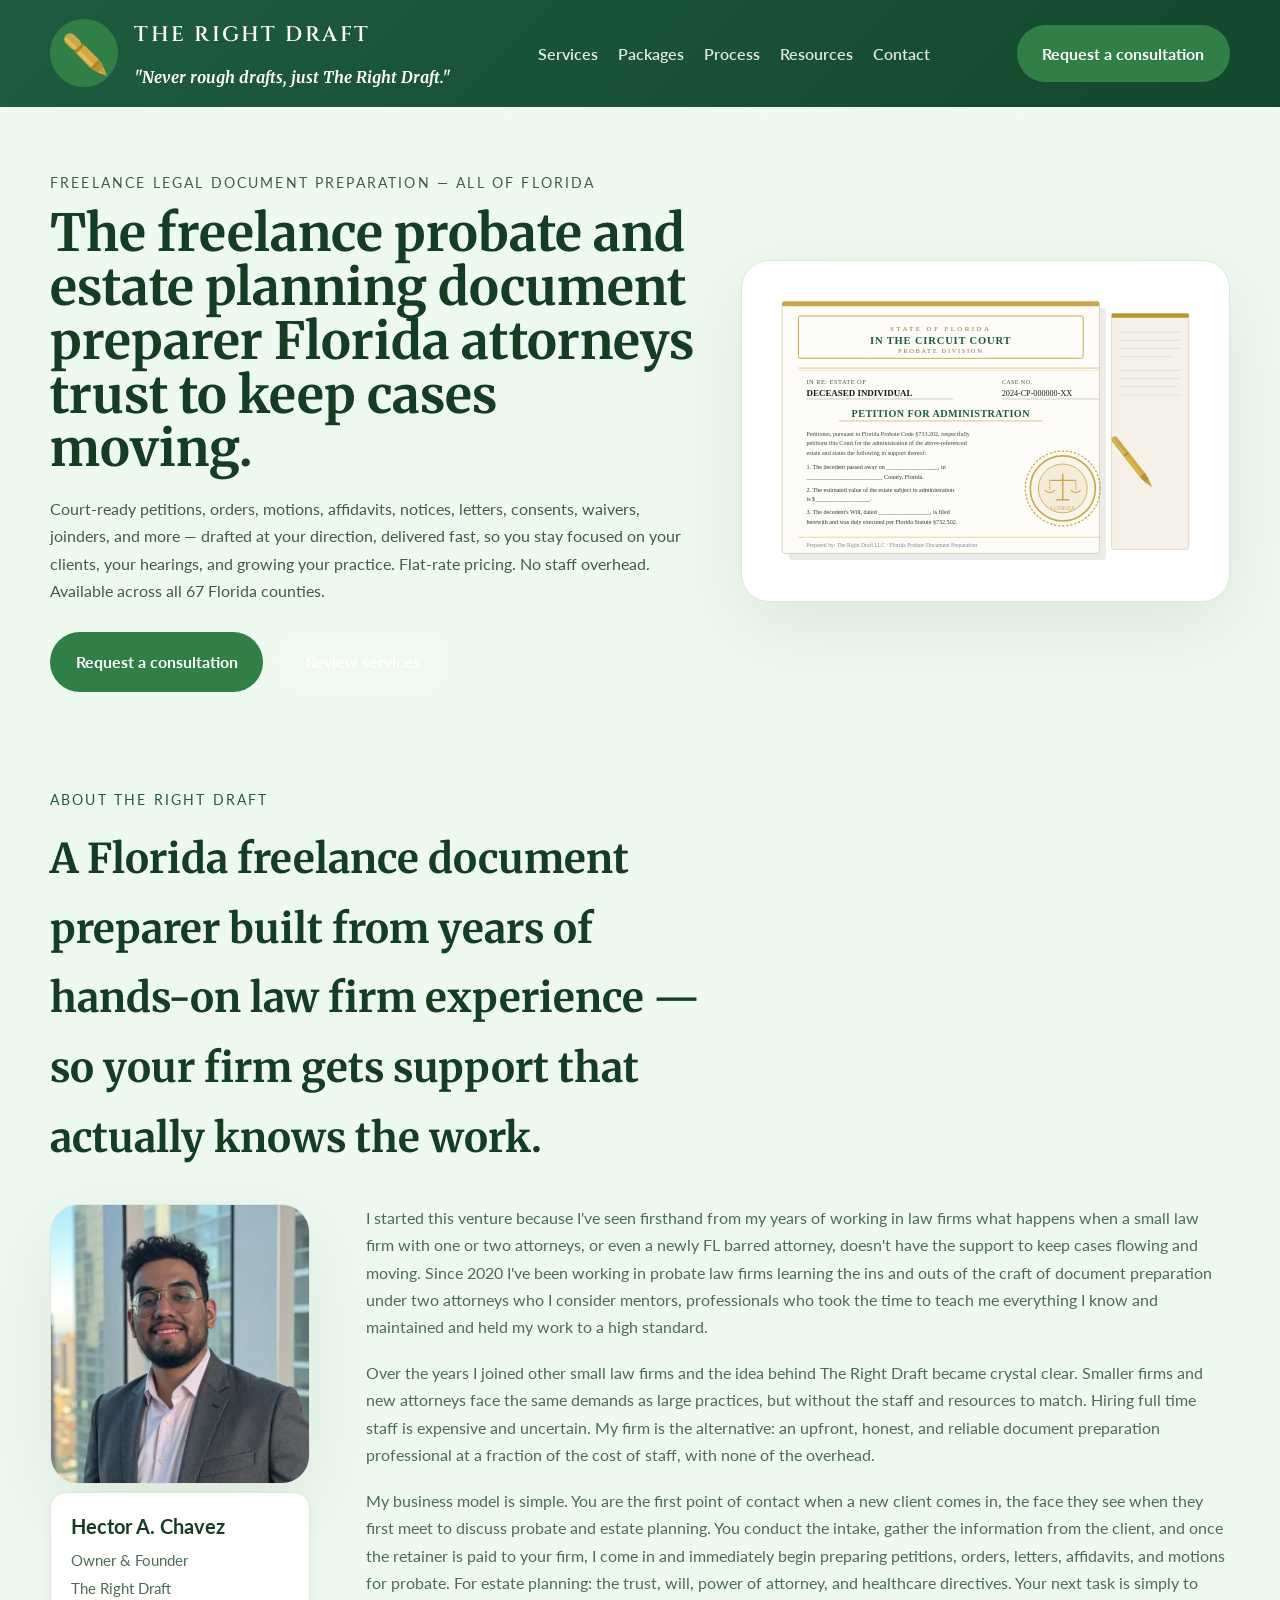
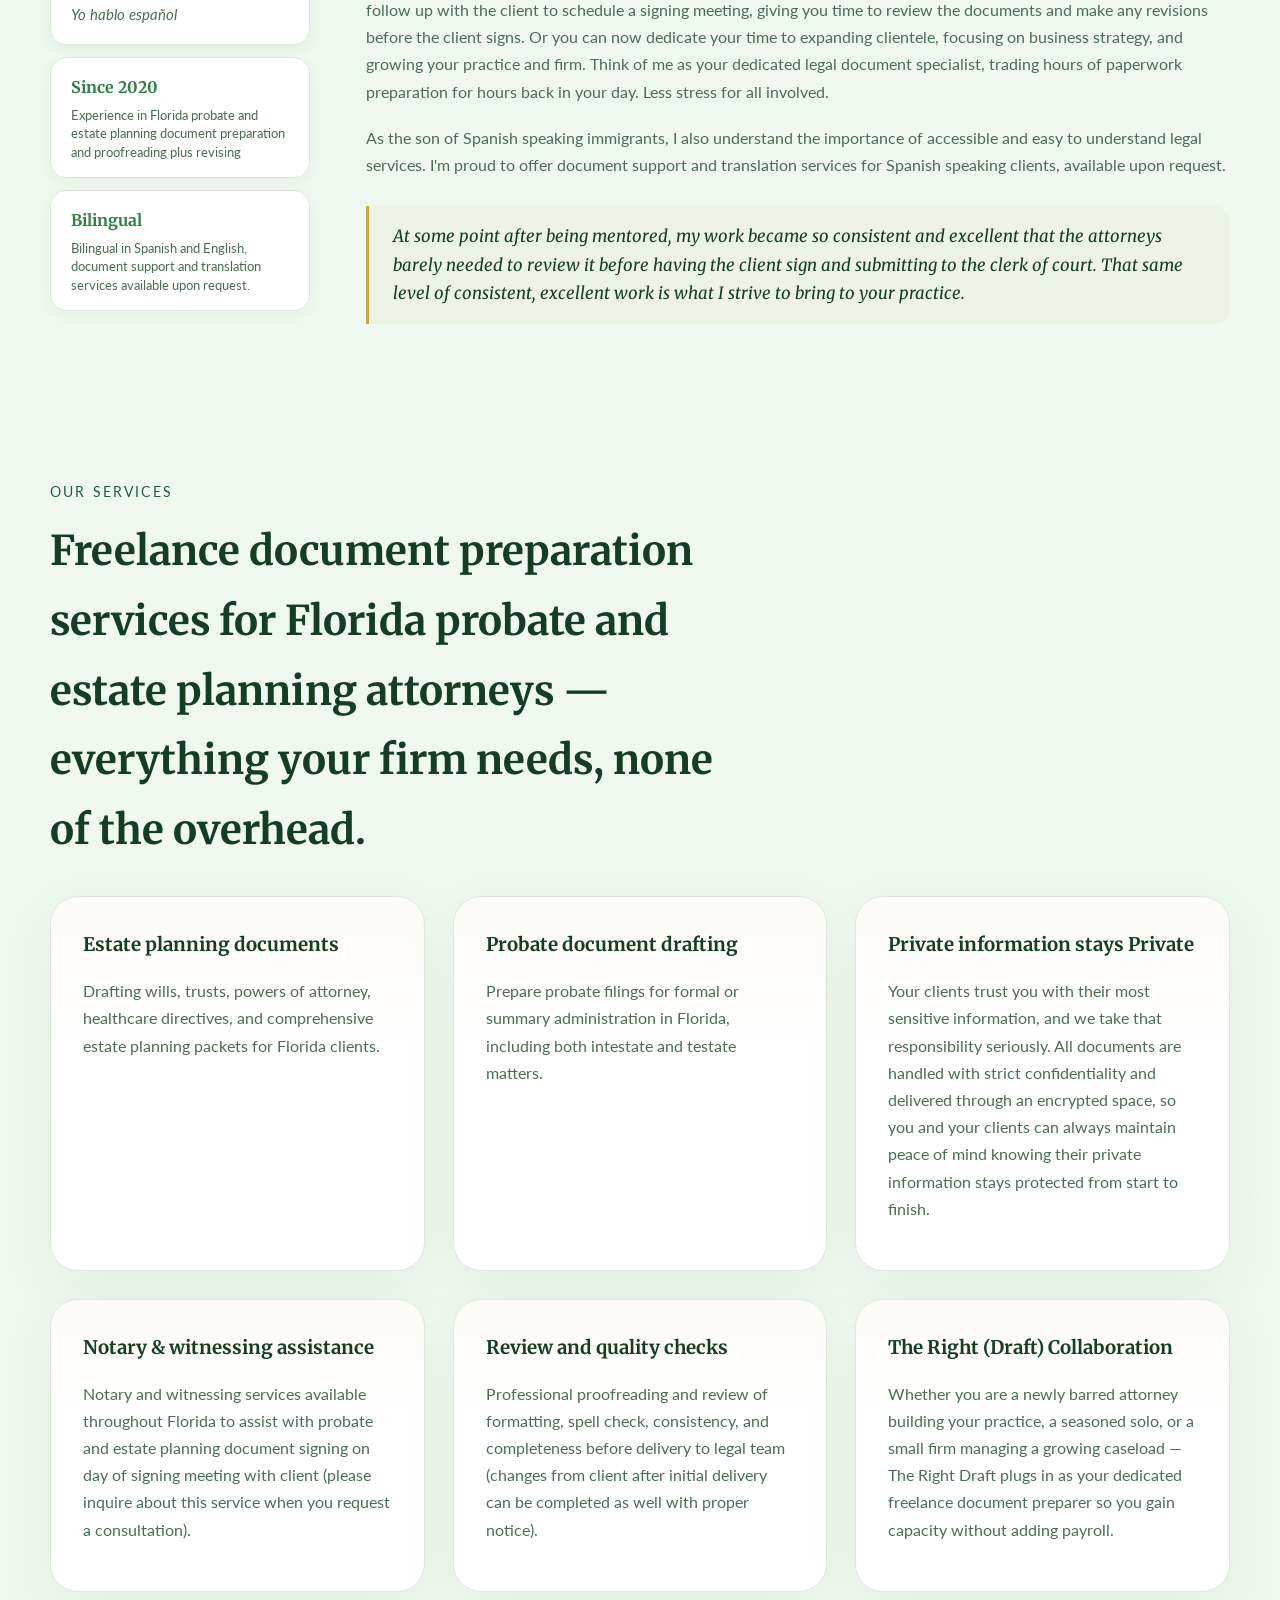
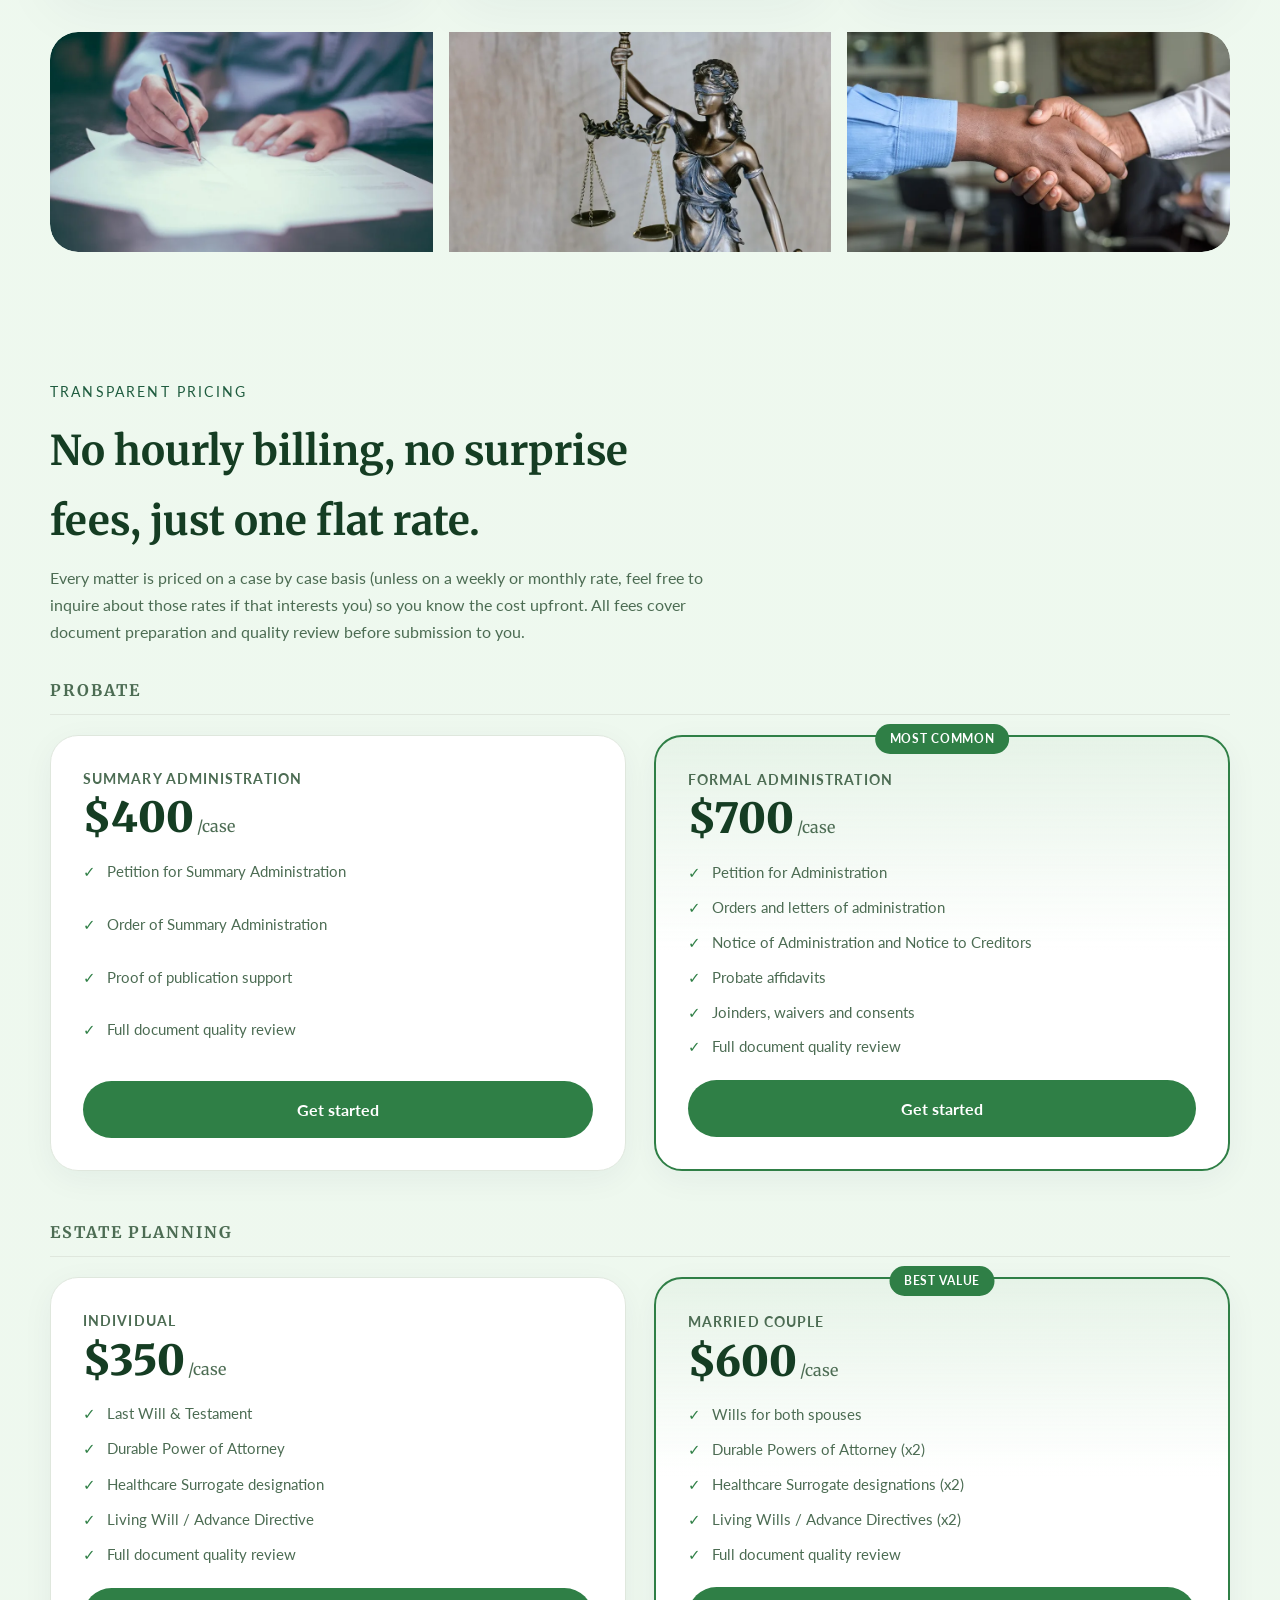
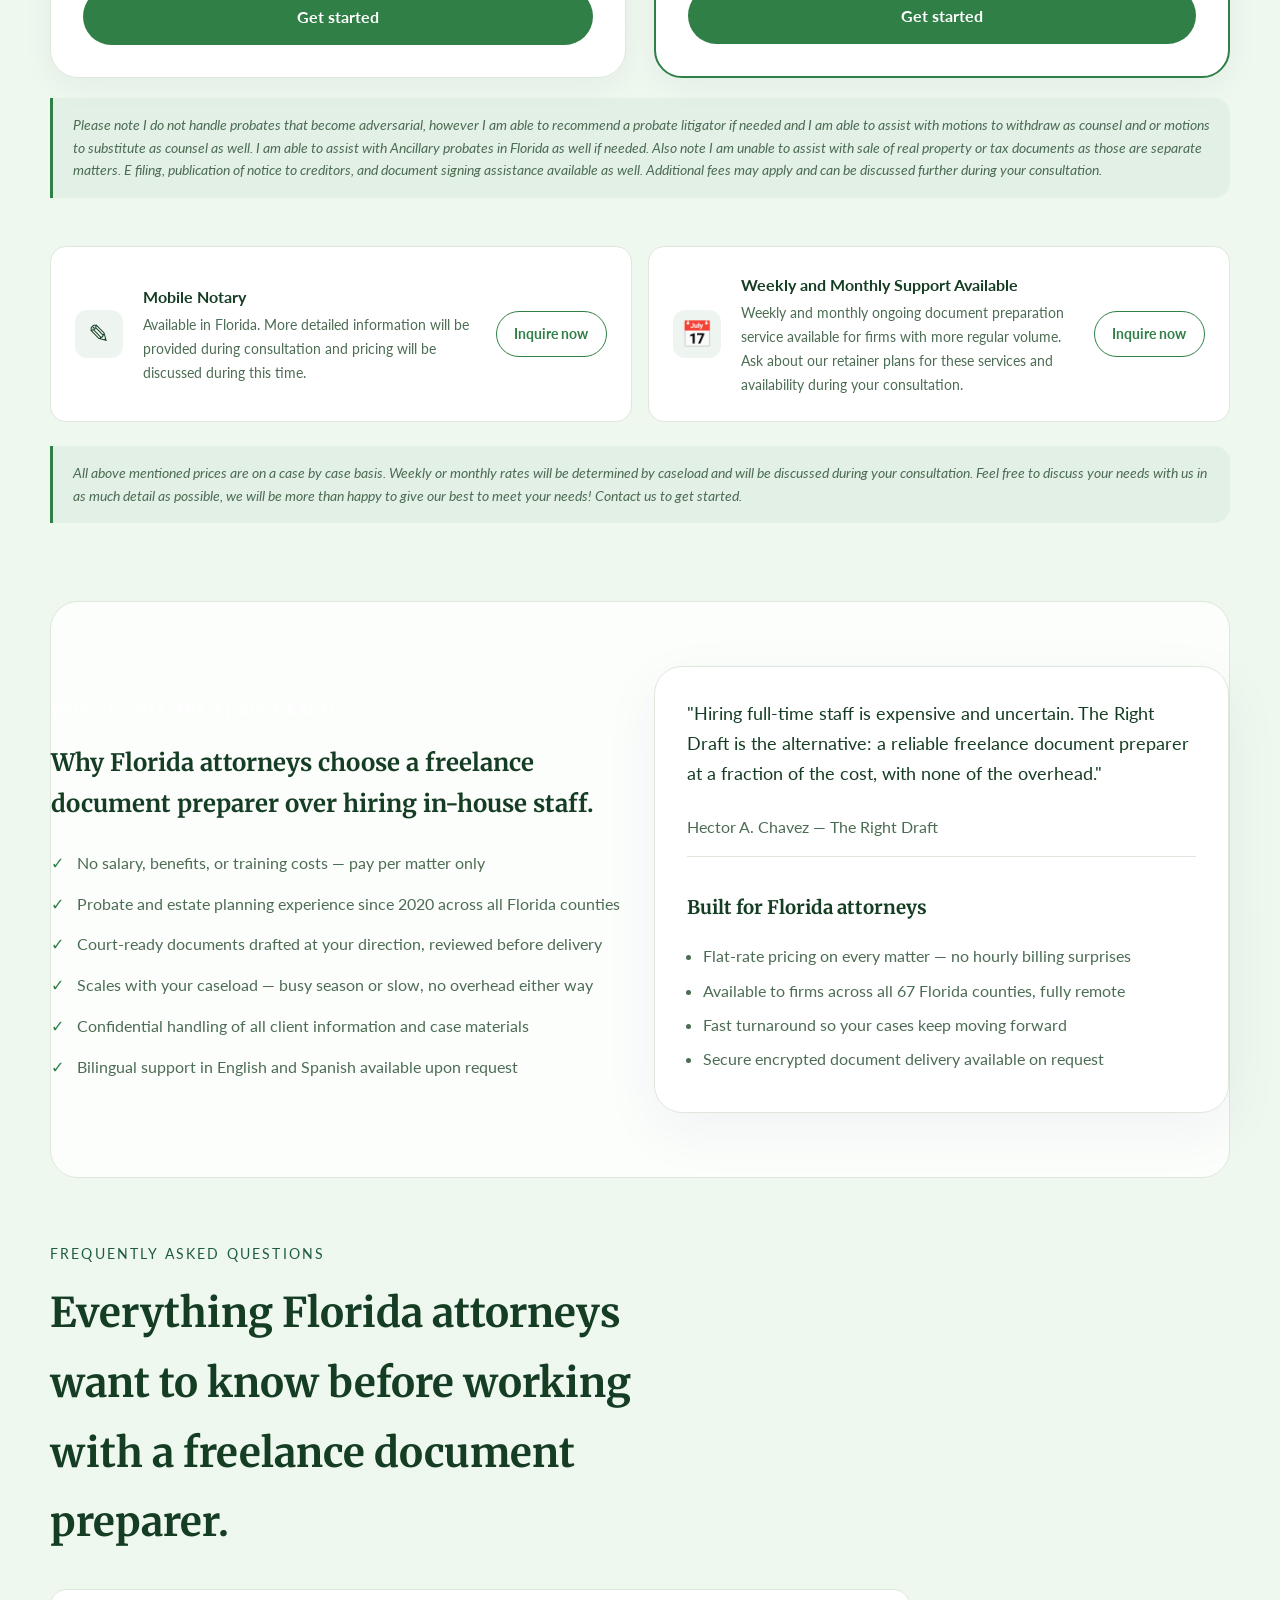
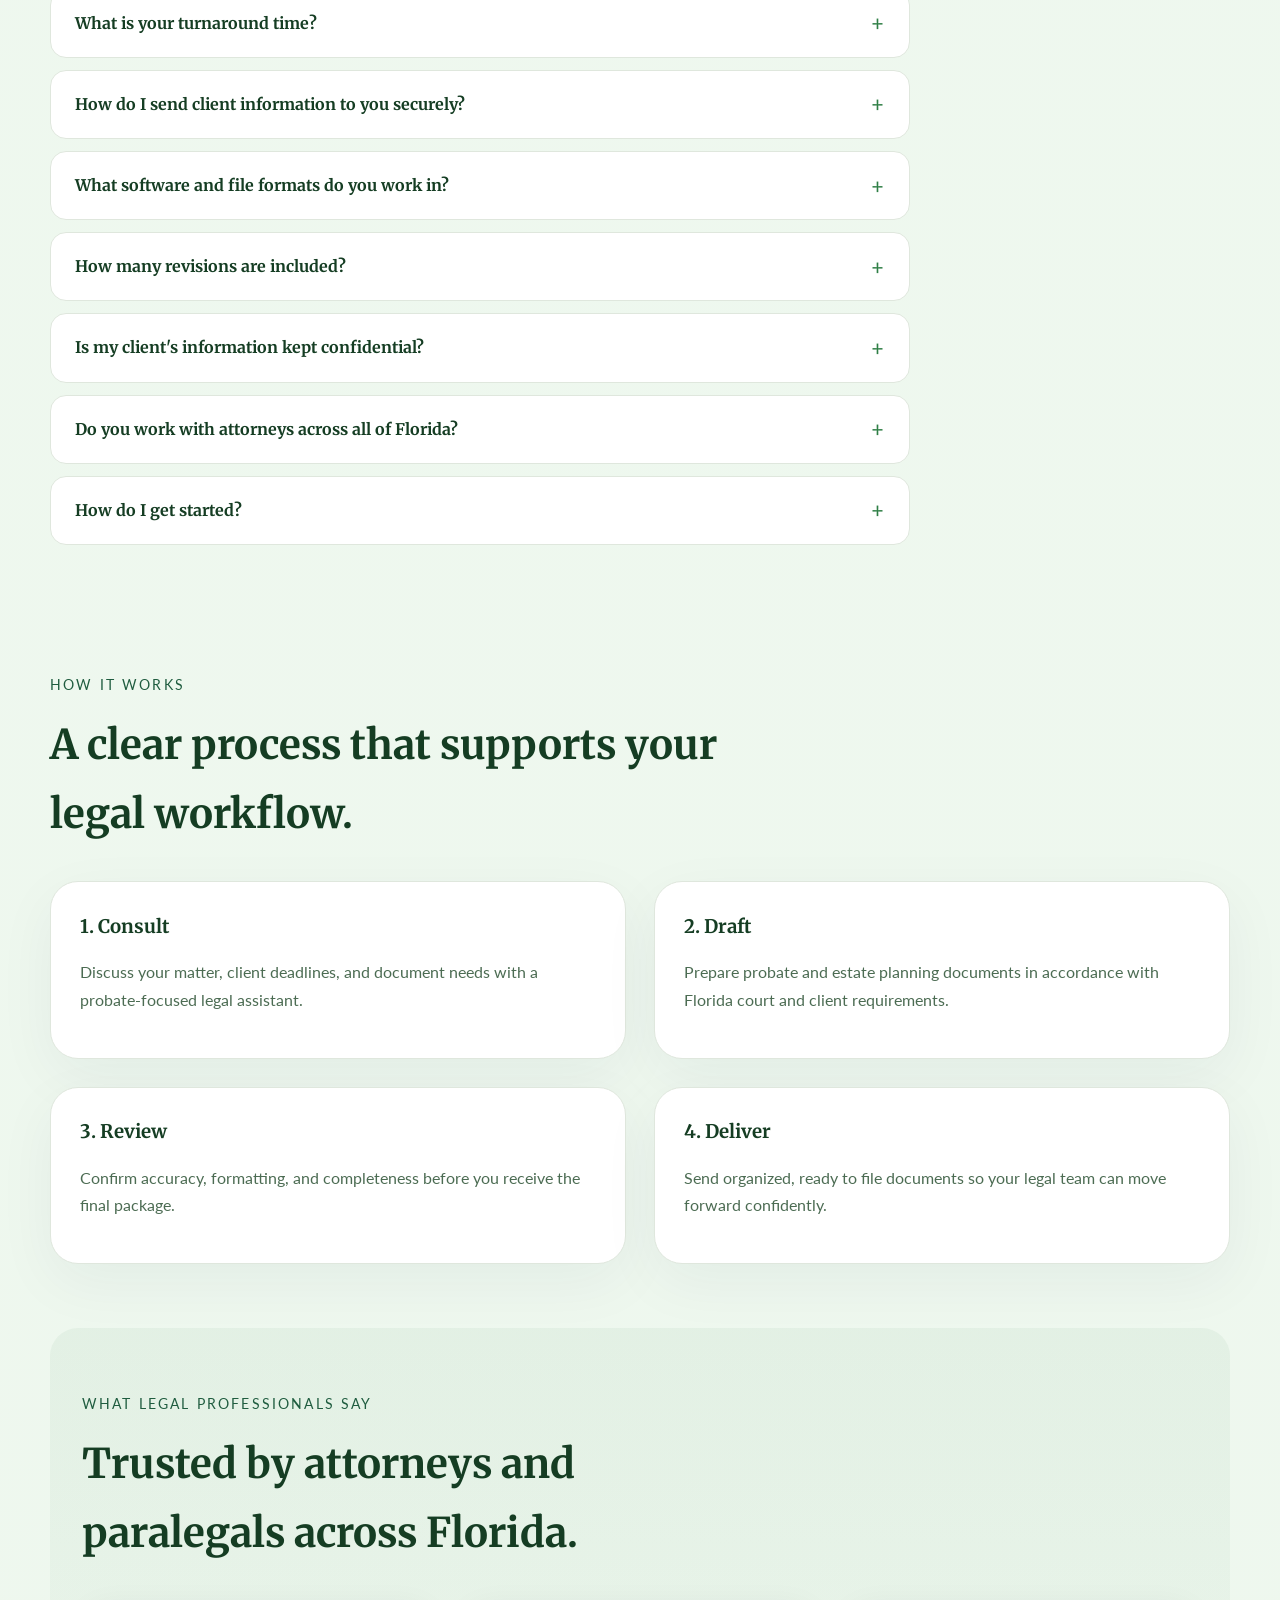
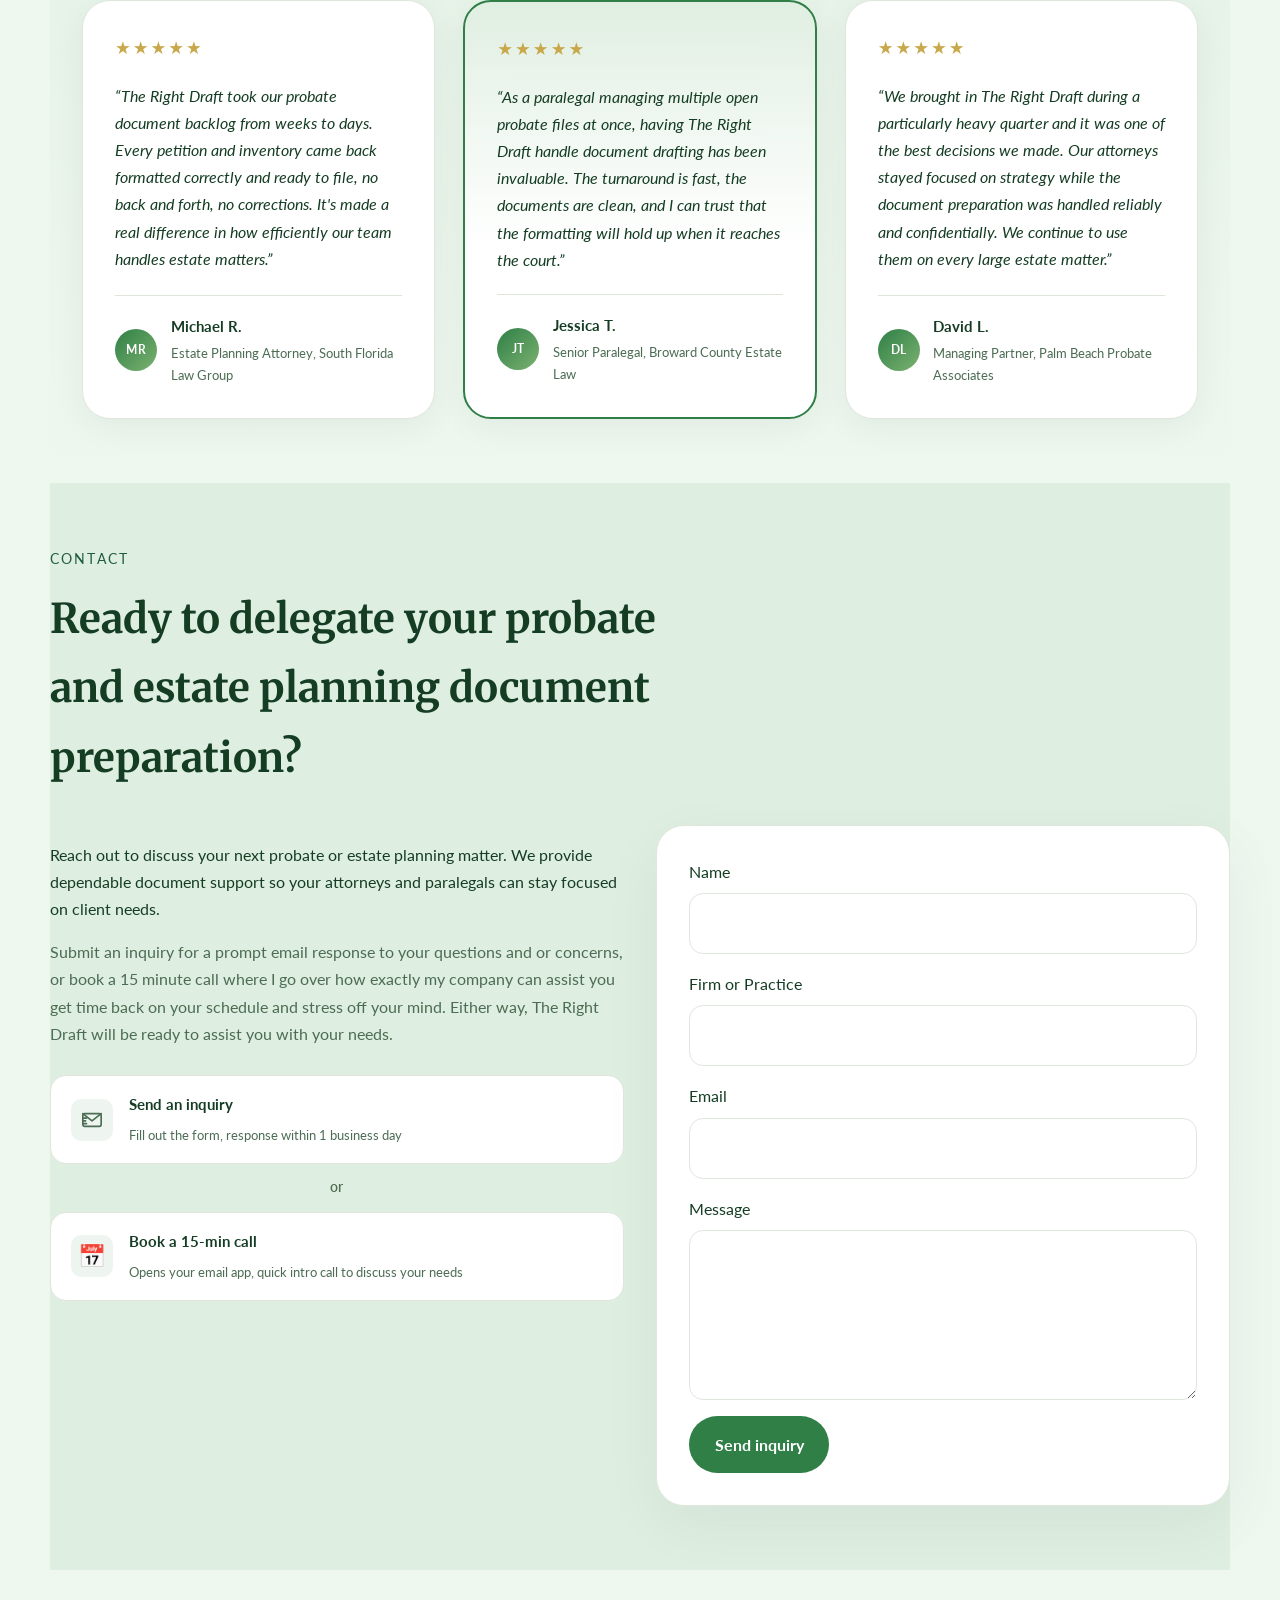
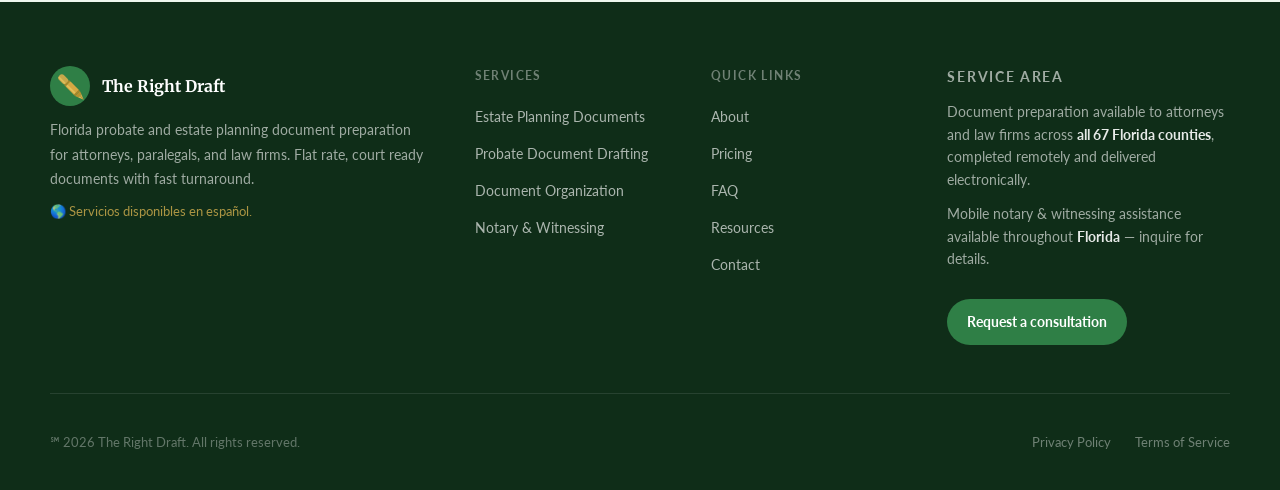
==== commit bf53b7ca: "Sharpen copy across site to target freelance document preparer angle for Florida attorneys" ====
--- a/index.html
+++ b/index.html
@@ -281,9 +281,9 @@
   <main>
     <section class="hero container">
       <div class="hero-copy">
-        <p class="eyebrow">Professional Legal Support</p>
-        <h2>Trusted Florida probate and estate planning legal document preparation for attorneys, paralegals, legal assistants, and law firms.</h2>
-        <p>Court ready pleadings, petitions, orders, motions, affidavits, notices, letters, consents, waivers, joinders, and more. So you as the attorney can stay focused on other matters concerning your law firm, including client service, hearings, meetings, business strategy, and easier case progress.</p>
+        <p class="eyebrow">Freelance Legal Document Preparation — All of Florida</p>
+        <h2>The freelance probate and estate planning document preparer Florida attorneys trust to keep cases moving.</h2>
+        <p>Court-ready petitions, orders, motions, affidavits, notices, letters, consents, waivers, joinders, and more — drafted at your direction, delivered fast, so you stay focused on your clients, your hearings, and growing your practice. Flat-rate pricing. No staff overhead. Available across all 67 Florida counties.</p>
         <div class="hero-actions">
           <a href="#contact" class="button button-primary">Request a consultation</a>
           <a href="#services" class="button button-secondary">Review services</a>
@@ -299,7 +299,7 @@
     <section class="section container" id="about">
       <div class="section-heading">
         <p class="eyebrow">About The Right Draft</p>
-        <h2>Built from years of hands on law firm experience, for the attorneys, paralegals, legal assistants, and law firms who need it most.</h2>
+        <h2>A Florida freelance document preparer built from years of hands-on law firm experience — so your firm gets support that actually knows the work.</h2>
       </div>
       <div class="founder-layout">
 
@@ -346,7 +346,7 @@
     <section class="section container" id="services">
       <div class="section-heading">
         <p class="eyebrow">Our services</p>
-        <h2>Document preparation support that keeps legal teams moving (and moving on to more critical tasks).</h2>
+        <h2>Freelance document preparation services for Florida probate and estate planning attorneys — everything your firm needs, none of the overhead.</h2>
       </div>
       <div class="grid three-column service-grid">
         <article class="service-card">
@@ -371,7 +371,7 @@
         </article>
         <article class="service-card">
           <h3>The Right (Draft) Collaboration</h3>
-          <p>Assistance for attorneys just starting their practice, senior attorneys, paralegals, small law firms, and legal assistants who can use a little more time back on their daily schedules.</p>
+          <p>Whether you are a newly barred attorney building your practice, a seasoned solo, or a small firm managing a growing caseload — The Right Draft plugs in as your dedicated freelance document preparer so you gain capacity without adding payroll.</p>
         </article>
       </div>
 
@@ -504,24 +504,26 @@
       <div class="grid two-column align-center">
         <div>
           <p class="eyebrow">Why choose The Right Draft?</p>
-          <h2>Professional document support that keeps legal matters moving.</h2>
+          <h2>Why Florida attorneys choose a freelance document preparer over hiring in-house staff.</h2>
           <ul class="checklist">
-            <li>Experienced with Florida probate and estate planning requirements</li>
-            <li>Clear, consistent document formatting and quality review</li>
-            <li>Flexible support for attorneys, paralegals, and law firms</li>
-            <li>Confidential handling of client information and legal intake materials</li>
+            <li>No salary, benefits, or training costs — pay per matter only</li>
+            <li>Probate and estate planning experience since 2020 across all Florida counties</li>
+            <li>Court-ready documents drafted at your direction, reviewed before delivery</li>
+            <li>Scales with your caseload — busy season or slow, no overhead either way</li>
+            <li>Confidential handling of all client information and case materials</li>
+            <li>Bilingual support in English and Spanish available upon request</li>
           </ul>
         </div>
         <div class="quote-card">
-          <p>"We help legal professionals reclaim valuable time so they can serve clients better and pursue high-value legal work with confidence."</p>
-          <span>The Right Draft</span>
+          <p>"Hiring full-time staff is expensive and uncertain. The Right Draft is the alternative: a reliable freelance document preparer at a fraction of the cost, with none of the overhead."</p>
+          <span>Hector A. Chavez — The Right Draft</span>
           <div class="trust-list">
-            <h3>Trusted by legal teams</h3>
+            <h3>Built for Florida attorneys</h3>
             <ul>
-              <li>Proven Florida probate and estate planning workflow experience</li>
-              <li>Court ready document packages and filing preparation</li>
-              <li>Responsive communication and practical follow-up</li>
-              <li>Secure transfer options available on request</li>
+              <li>Flat-rate pricing on every matter — no hourly billing surprises</li>
+              <li>Available to firms across all 67 Florida counties, fully remote</li>
+              <li>Fast turnaround so your cases keep moving forward</li>
+              <li>Secure encrypted document delivery available on request</li>
             </ul>
           </div>
         </div>
@@ -532,7 +534,7 @@
     <section class="section container" id="faq">
       <div class="section-heading">
         <p class="eyebrow">Frequently asked questions</p>
-        <h2>Everything attorneys want to know before getting started.</h2>
+        <h2>Everything Florida attorneys want to know before working with a freelance document preparer.</h2>
       </div>
       <div class="faq-list">
 
